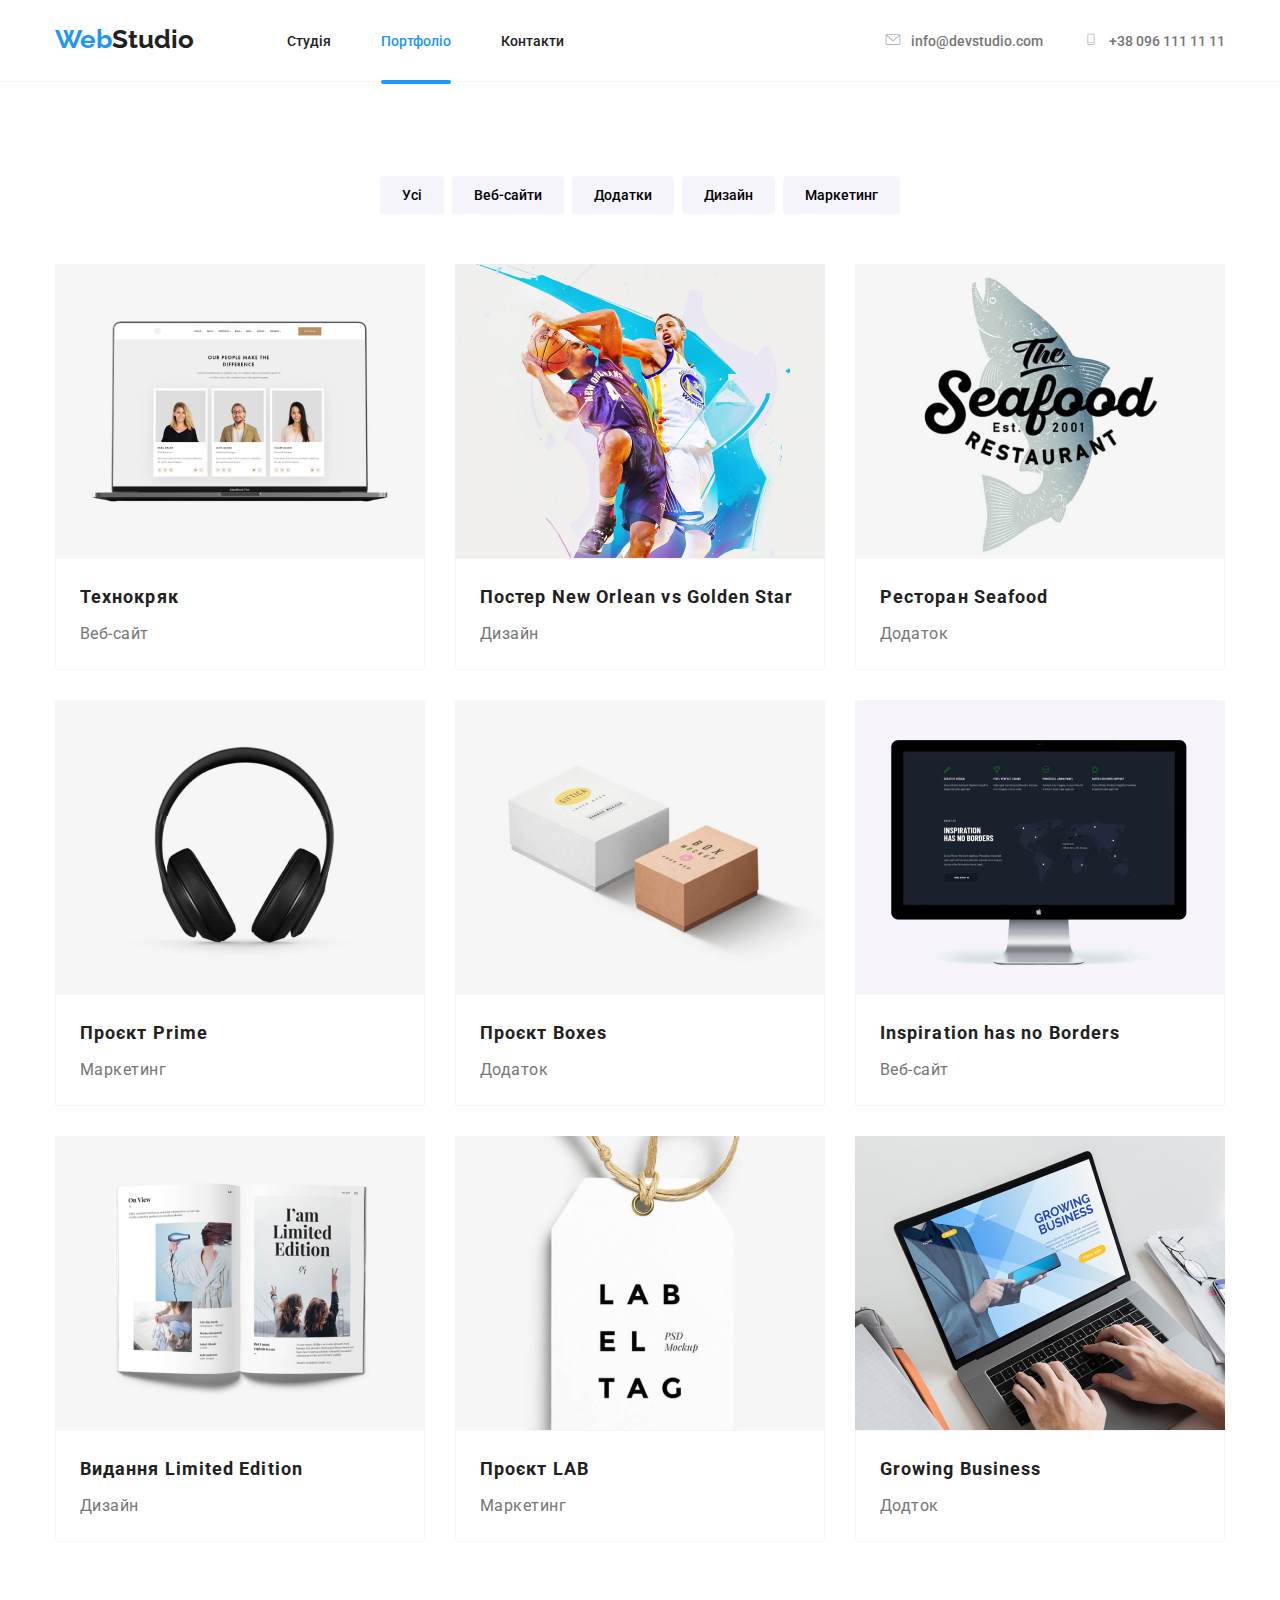
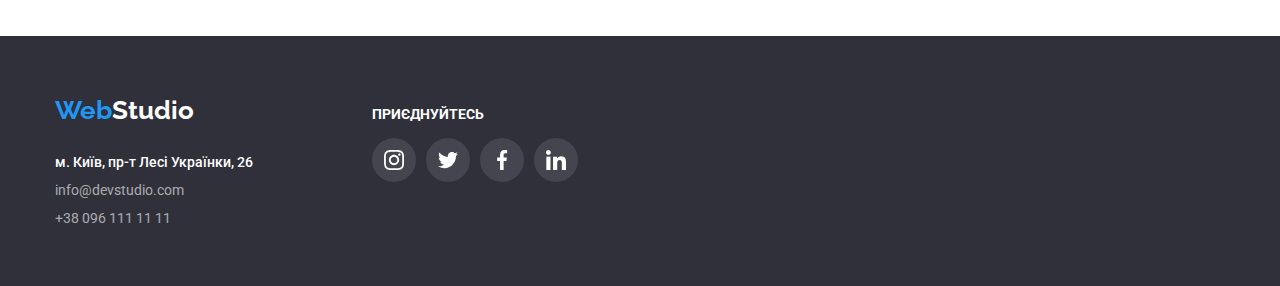
==== portfolio.html @ 1756e6e2 "nice........ i hope" ====
<!DOCTYPE html>

<html lang="en">
    <head>
        <meta charset="utf-8">
        <meta name="viewport" content="width=device-width, initial-scale=1.0">
        <title>Lab 2</title>
        <link rel="stylesheet" href="css/style.css">
        <link rel="stylesheet" href="css/modern-normalize.css">
        <link rel="icon" href="images/icon.png">
        <link rel="preconnect" href="https://fonts.googleapis.com">
        <link rel="preconnect" href="https://fonts.gstatic.com" crossorigin>
        <link href="https://fonts.googleapis.com/css2?family=Raleway:wght@700&family=Roboto:wght@400;500;700;900&display=swap" rel="stylesheet">
    </head>
    <body>
        <header>
            <div class="container_header">
                <div class="logo_second_half">
                    <a href = '#' class="logo"><span class="logo_first_half">Web</span>Studio</a>
                </div>
                <nav>
                    <ul class="navigation_panel">
                        <li><a href = 'index.html' class="navigation_panel_item">Студія</a></li>
                        <li><a href = '#' class="navigation_panel_item_active">Портфоліо</a></li>
                        <li><a href = '#' class="navigation_panel_item">Контакти</a></li>
                    </ul>
                </nav>
                <ul class="panel_info">
                    <li>
                      <a href="mailto:info@devstudio.com" class="info_panel_item">
                      <svg width="16" height="12px" class="panel_icon">
                        <use href="./images/svg/icons.svg#mail"></use>
                      </svg>
                      info@devstudio.com</a></li>
                    <li><a href="tel:+380961111111" class="info_panel_item">
                      <svg width="16" height="12px" class="panel_icon">
                        <use href="./images/svg/icons.svg#phone"></use>
                      </svg>
                      +38 096 111 11 11</a></li>
                </ul>
            </div>
        </header>
        <main class="main">
            <section class="portfolio">
                <div class="container">
                    <ul class="navigation_portfolio">
                        <li><button type="button" class="portfolio_button">Усі</button></li>
                        <li><button type="button" class="portfolio_button">Веб-сайти</button></li>
                        <li><button type="button" class="portfolio_button">Додатки</button></li>
                        <li><button type="button" class="portfolio_button">Дизайн</button></li>
                        <li><button type="button" class="portfolio_button">Маркетинг</button></li>
                    </ul>
                <ul class="cards">
                
                <li class="portfolio_card">
                    <div class="portfolio_image">
                        <img src="images/technocrack.jpg" alt="Технокряк" width="370" height="294">
                        <div class="overlay">Ресурс пропонує комплексні пропозиції з різним рівнем функціоналу та сервісів. Все це дозволить відвідувачу отримати вичерпні відомості про компанію чи приватну особу.        
                        </div>
                    </div>
                    <div class="portfolio_card_bottom">
                        <p class="card_title">Технокряк</p>
                        <p class="card_soft_title">Веб-сайт</p>
                    </div>
                </li>
                <li class="portfolio_card">
                    <div class="portfolio_image">
                        <img src="images/poster.jpg" alt="Постер New Orlean vs Golden Star" width="370" height="294">
                        <div class="overlay">Ресурс пропонує комплексні пропозиції з різним рівнем функціоналу та сервісів. Все це дозволить відвідувачу отримати вичерпні відомості про компанію чи приватну особу.        
                        </div>
                    </div>
                    <div class="portfolio_card_bottom">
                        <p class="card_title">Постер New Orlean vs Golden Star</p>
                        <p class="card_soft_title">Дизайн</p>
                    </div>
                </li>
                <li class="portfolio_card">
                    <div class="portfolio_image">
                        <img src="images/seafood.jpg" alt="Ресторан Seafood" width="370" height="294">
                        <div class="overlay">Ресурс пропонує комплексні пропозиції з різним рівнем функціоналу та сервісів. Все це дозволить відвідувачу отримати вичерпні відомості про компанію чи приватну особу.        
                        </div>
                    </div>
                    <div class="portfolio_card_bottom">
                        <p class="card_title">Ресторан Seafood</p>
                        <p class="card_soft_title">Додаток</p>
                    </div>
                </li>
                <li class="portfolio_card">
                    <div class="portfolio_image">
                        <img src="images/prime.jpg" alt="Проєкт Prime" width="370" height="294">
                        <div class="overlay">Ресурс пропонує комплексні пропозиції з різним рівнем функціоналу та сервісів. Все це дозволить відвідувачу отримати вичерпні відомості про компанію чи приватну особу.        
                        </div>
                    </div>
                    <div class="portfolio_card_bottom">
                        <p class="card_title">Проєкт Prime</p>
                        <p class="card_soft_title">Маркетинг</p>
                    </div>
                </li>
                <li class="portfolio_card">
                    <div class="portfolio_image">
                        <img src="images/boxes.jpg" alt="Проєкт Boxes" width="370" height="294">
                        <div class="overlay">Ресурс пропонує комплексні пропозиції з різним рівнем функціоналу та сервісів. Все це дозволить відвідувачу отримати вичерпні відомості про компанію чи приватну особу.        
                        </div>
                    </div>
                    <div class="portfolio_card_bottom">
                        <p class="card_title">Проєкт Boxes</p>
                     <p class="card_soft_title">Додаток</p>
                    </div>
                </li>
                <li class="portfolio_card">
                    <div class="portfolio_image">
                        <img src="images/inspiration.jpg" alt="Inspiration has no Borders" width="370" height="294">
                        <div class="overlay">Ресурс пропонує комплексні пропозиції з різним рівнем функціоналу та сервісів. Все це дозволить відвідувачу отримати вичерпні відомості про компанію чи приватну особу.        
                        </div>
                    </div>
                    <div class="portfolio_card_bottom">
                        <p class="card_title">Inspiration has no Borders</p>
                        <p class="card_soft_title">Веб-сайт</p>
                    </div>
                    </li>
                <li class="portfolio_card">
                    <div class="portfolio_image">
                        <img src="images/limeted.jpg" alt="Видання Limited Edition" width="370" height="294">
                        <div class="overlay">Ресурс пропонує комплексні пропозиції з різним рівнем функціоналу та сервісів. Все це дозволить відвідувачу отримати вичерпні відомості про компанію чи приватну особу.        
                        </div>
                    </div>
                    <div class="portfolio_card_bottom">
                        <p class="card_title">Видання Limited Edition</p>
                        <p class="card_soft_title">Дизайн</p>
                    </div>
                </li>
                <li class="portfolio_card">
                    <div class="portfolio_image">
                        <img src="images/lab.jpg" alt="Проєкт LAB" width="370" height="294">
                        <div class="overlay">Ресурс пропонує комплексні пропозиції з різним рівнем функціоналу та сервісів. Все це дозволить відвідувачу отримати вичерпні відомості про компанію чи приватну особу.        
                        </div>
                    </div>
                    <div class="portfolio_card_bottom">
                        <p class="card_title">Проєкт LAB</p>
                        <p class="card_soft_title">Маркетинг</p>
                    </div>
                </li>
                <li class="portfolio_card">
                    <div class="portfolio_image">
                        <img src="images/busines.jpg" alt="Growing Business" width="370" height="294">
                        <div class="overlay">Ресурс пропонує комплексні пропозиції з різним рівнем функціоналу та сервісів. Все це дозволить відвідувачу отримати вичерпні відомості про компанію чи приватну особу.        
                        </div>
                    </div>
                    <div class="portfolio_card_bottom">
                    <p class="card_title">Growing Business</p>
                    <p class="card_soft_title">Додток</p>
                    </div>
                </li>
            </div>
            </ul>
        </section>
        </main>
        <footer class="footer_section">
            <div class="container_footer"> 
                <div class="container_footer_info">
                  <div class="logo_second_half_footer">
                    <a href = 'index.html' class="logo_footer"><span class="logo_first_half">Web</span>Studio</a>
                  </div>
                  <address class="address_info">            
                    <p class="address">м. Київ, пр-т Лесі Українки, 26</p>
                    <p class="footer_info"><a href="mailto:info@devstudio.com" class="footer_text">info@devstudio.com</a></p>
                    <p class="footer_info"><a href="tel:+380961111111" class="footer_text">+38 096 111 11 11</a></p>
                  </address>
                </div>
                <div class="container_footer_join">
                  <h2 class="join">приєднуйтесь</h2>
                  <ul class="socials">
                    <li class="bg_inst">
                      <a href="instagram.com" class="socials_list_item_instagram">
                      <svg class="social_icon">
                        <use href="./images/svg/icons.svg#instagram"></use>    
                      </svg>
                    </a>
                    </li>
                    <li>
                      <a href="twitter.com" class="socials_list_item twitter">
                      <svg class="social_icon">
                        <use href="./images/svg/icons.svg#twitter"></use>    
                      </svg>
                    </a>
                    </li>
                    <li>
                        <a href="facebook.com" class="socials_list_item facebook">
                      <svg class="social_icon">
                        <use href="./images/svg/icons.svg#facebook"></use>    
                    </svg>
                  </a>
                    </li>
                    <li>
                      <a href="linkedin.com" class="socials_list_item linkedin">
                      <svg class="social_icon">
                        <use href="./images/svg/icons.svg#linkedin"></use>    
                    </svg>
                  </a>
                    </li>
              </ul>
                </div>
              </div>
        </footer>
    </body>
</html>
---- css/style.css ----
:root{
    --main_color: #212121;
    --second_color: #2196F3;
    --hover_color:#1c81d4;
    --third_color: #757575;
    --ligh_gray:#F5F4FA;
    --border_color:#f6f6f6;
    --icon_color:#AFB1B8;
}
a{
    text-decoration: none;
    cursor: pointer
}
li{
    list-style-type: none;
}
img{
    display: block;
    z-index: 1;
}
ul{
    padding-left: 0px;
    margin: 0 auto;
}
body{
    font-family: Roboto, sans-serif;
    color: var(--main_color);
    text-decoration: none;
    font-size: 14px;
    font-weight: 500;
}
header{
    border-bottom: 1px solid var(--border_color);
}
header.icon{
    margin-right: 10px;
}
.icon_features{
    width: 70px;
    height: 70px;
}

*,
::before,
::after {
    box-sizing: border-box;
    /* border: 1px solid red; */
}

a{
    color: var(--main_color);
    margin: 0 auto;
}
.logo_footer{
    color: white;
}
p{
    margin: 0 auto;
    font-style: normal;
}
.logo_first_half{
    font-family: Raleway;
    color:var(--second_color);
    font-weight: 700;
    font-size: 26px;
    text-decoration: none;
}
.logo_second_half{
    font-family: Raleway;
    color: var(--main_color);
    font-weight: 700;
    font-size: 26px;
    text-decoration: none;
    padding-top: 24px;
    padding-bottom: 25px;
    margin-right: 93px;
}
.container{
    display: flex;
    flex-wrap: wrap;
    padding: 0 15px;
    margin: 0 auto;
    gap: 30px;
    max-width: 1200px;
}
.container_header{
    display: flex;
    flex-direction: row;
    flex-wrap: wrap;
    align-items: center;
    padding-left: 15px;
    padding-right: 15px;
    margin-left: auto;
    margin-right: auto;
    max-width: 1200px;
}
.container_footer{
    display: flex;
    flex-wrap: wrap;
    padding: 0 15px;
    margin: 0 auto;
    max-width: 1200px;
    align-items: baseline;
}
.portfolio{
    padding-top: 94px;
    padding-bottom: 94px;
}
.cards{
    display: flex;
    flex-direction: row;
    flex-wrap: wrap;
    gap: 30px;
    padding-left: 215px;
}
.navigation_panel{
    display: flex;
    gap: 50px;
    flex-direction: row;
    margin-top: 0px;
    margin-left: 0px;
}
.navigation_panel_item{
    color: var(--main_color);
    list-style-type: none;
    padding: 32px 0 32px 0;
    position: relative;
}
.navigation_panel_item_active{
    color: var(--second_color);
    list-style-type: none;
    position: relative;
    padding: 32px 0 32px 0;
}
.navigation_panel_item_active::after{
    position: absolute;
    content: "";
    height: 4px;
    width: 100%;
    border-radius: 2px;
    bottom: -3px;
    left: 0px;
    background-color: var(--second_color);
}
.navigation_panel_item:hover,
.navigation_panel_item:focus{
    color: var(--second_color);
    transition: 300ms;
}
.navigation_panel_item:hover::after{
    position: absolute;
    content: "";
    height: 4px;
    width: 100%;
    border-radius: 2px;
    bottom: -3px;
    left: 0px;
    background-color: var(--second_color);
    transition: 300ms ease-in;
}
.panel_info{
    padding-top: 32px;
    padding-bottom: 32px;
    display: flex;
    gap: 40px;
    margin-right: 0;
    margin-left: auto;
}
.info_panel_item{
    color:var(--third_color);
    display: inline-flex;

}
.info_panel_item:hover,
.info_panel_item:focus{
    color: var(--second_color);
    transition: 300ms;
}
.info_panel_item:hover .panel_icon{
    fill:var(--second_color);
    transition: 250ms ease-in;
}
.panel_icon{
    fill: var(--icon_color);
    margin-right: 10px;
}
.open_section{
    background-color: #2F303A;
    width: 100%;
    text-align: center;
}
.hero{
    padding-top: 200px;
    padding-bottom: 200px;
    background-image: linear-gradient(rgba(47, 48, 58, 0.40), rgba(47, 48, 58, 0.40)), url(../images/hero_bg.jpg);
}

.open_text{
    max-width: 700px;
    text-align: center;
    color: white;
    font-size: 44px;
    font-style: normal;
    font-weight: 900;
    text-transform: uppercase;
    margin: 0 auto;
    margin-bottom: 30px;
}
.hero_button{
    border-radius: 4px;
    background: var(--second_color);
    color:white;
    font-size: 16px;
    letter-spacing: 0.96px;
    line-height: 187.5%;
    font-weight: 700;
    padding: 10px 24px 10px 24px;
    border-radius: 5px;
    box-shadow: 0px 4px 4px 0px rgba(0, 0, 0, 0.15);
    border: none;
    cursor: pointer;
}
.hero_button:hover, .modal_submit:hover{
    background-color: var(--hover_color);
    transition: 300ms ease-in;
}
.sections{
    padding-top: 94px;
    padding-bottom: 94px;
}
.our_team{
    background-color: var(--ligh_gray);
    padding-top: 94px;
    padding-bottom: 94px;
}
.sections:last-of-type{
    background-color: var(--ligh_gray);
    padding-top: 94px;
}
.work{
    padding-bottom: 94px;
}
.work_list{
    position: relative;
}
.work_div{
    color: white;
    font-weight: 700;
    text-transform: uppercase;
    position: absolute;
    text-align: center;
    padding: 27px 0 27px 0;
    max-height: 70px;
    width: 100%;
    background: rgba(47, 48, 58, 0.80);
    bottom: 0%;
}
.features_div{
    display: flex;
    align-items: center;
    justify-content: center;
    background-color: var(--ligh_gray);
    max-height: 120px;
    margin-bottom: 30px;
    padding: 25px 100px 25px 100px;
}
.little_title{
    color: var(--main_color);
    text-transform: uppercase;
    font-weight: 700;
    font-size: 14px;
    margin: 0 auto;
    margin-bottom: 10px;
}

.first_text{
    color: var(--third_color);
    font-weight: 400;
    max-width: 270px;
}
.big_title{
    color: var(--main_color);
    font-size: 36px;
    font-weight: 700;
    text-align: center;
    margin: 0 auto;
    margin-bottom: 50px;
}
.name_in_card{
    color: var(--main_color);
    font-size: 16px;
    text-align: center;
    margin: 0 auto;
}
.occupation{
    color: var(--third_color);
    font-size: 16px;
    font-weight: 400;
    text-align: center;
    margin-top: 10px;
}
.worker_card{
    background-color: white;
    border-radius: 0px 0px 4px 4px;
    box-shadow: 0px 2px 1px 0px rgba(0, 0, 0, 0.20), 0px 1px 1px 0px rgba(0, 0, 0, 0.14), 0px 1px 3px 0px rgba(0, 0, 0, 0.12);
}
.bottom_of_card{
    padding: 30px 0 30px 0;
}
.socials{
    display: flex;
    justify-content: center;
    gap: 10px;
    margin-top: 16px;
    
}
.socials_list_item{
    background: white;
    width: 44px;
    height: 44px;
    padding: 12px 12px 12px 12px;
    border-radius: 22px;
    transition-duration: 250ms;
    z-index: 1;
    display: block;
    position: relative;
}
.socials_list_item_instagram {
    position: relative;
    display: block;
    width: 44px;
    height: 44px;
    padding: 12px 12px 12px 12px;
    border-radius: 22px;
    background-image: white;
    z-index: 2;
    fill: var(--icon_color);
  }
  
.socials_list_item_instagram::before {
    position: absolute;
    content: "";
    inset: 0; 
    border-radius: 22px;
    background-image: radial-gradient(circle at 30% 107%, #fdf497 0%, #fdf497 5%, #fd5949 45%,#d6249f 60%,#285AEB 90%);
    z-index: 1;
    opacity: 0;
    transition: opacity 0.25s linear;
  }
  
.socials_list_item_instagram:hover::before {
    opacity: 1;
  }
.socials_list_item_instagram:hover .social_icon{
    fill: white;
}
.twitter:hover{
    background-color: #1DA1F2;

}
.facebook:hover{
    background-color: #4267B2;

}
.linkedin:hover{
    background-color: #0077B5;

}
.socials_list_item:hover .social_icon{
    fill: white;
}
.social_icon{
    width: 20px;
    height: 20px;
    fill:var(--icon_color);
    z-index: 2;
    position: absolute;
}
footer .social_icon{
    fill: white;
}
footer .socials_list_item{
    background-color: rgba(255, 255, 255, 0.10);
}
.bg_inst{
    background-color: rgba(255, 255, 255, 0.10);
    border-radius: 22px;
}
.clients{
    padding: 94px 0 94px 0;
    font-weight: 700;
    font-size: 36px;
}
.client_logo_box{
    border: 1px solid var(--icon_color);
    border-radius: 4px;
    padding: 16px 32px 16px 32px;
    max-width: 170px;
    max-height: 92px;
}
.client_logo_box:hover{
    border: 1px solid var(--second_color);
    fill: var(--second_color);
    transition-duration: 300ms;
}
.client_logo_box:hover .client_logo{
    fill: var(--second_color);
    transition-duration: 300ms;
}
.client_logo{
    fill: var(--icon_color);
    width: 106px;
    height: 60px;
}
.navigation_portfolio{
    display: flex;
    justify-content: center;
    flex-wrap: wrap;
    gap: 8px;
    margin: 0 auto;
    margin-bottom: 20px;
}
.cards{
    display: flex;
    flex-wrap: wrap;
    margin: 0 auto;
    gap: 30px;
    max-width: 1200px;
    padding: 0;
}
.portfolio_button{
    background-color: var(--ligh_gray);
    height: 38px;
    border-radius: 4px;
    border: none;
    font-weight: 500;
    padding: 6px 22px 6px 22px;
    cursor: pointer;
}
.portfolio_button:hover{
    background-color: var(--second_color);
    box-shadow: 0px 2px 2px 0px rgba(0, 0, 0, 0.12), 0px 1px 2px 0px rgba(0, 0, 0, 0.08), 0px 3px 1px 0px rgba(0, 0, 0, 0.10);
    color: white;
    transition: 300ms;
}
.portfolio_button_text{
    padding:6px 22px 6px 22px;
}
.portfolio_card{
    max-width: 370px;
}
.portfolio_card:hover{
    box-shadow: 1px 4px 6px 0px rgba(0, 0, 0, 0.16), 0px 4px 4px 0px rgba(0, 0, 0, 0.06), 0px 1px 1px 0px rgba(0, 0, 0, 0.12);
    transition: 300ms;
}
.portfolio_image{
    position: relative;
    overflow: hidden;  
}
.overlay{
    position: absolute;
    left: 0px;
    top: 0px;
    width: 100%;
    height: 100%;
    background-color: rgba(33, 150, 243, 0.90);
    transform: translateY(100%);
    padding: 63px 24px 63px;
    color: white;
    font-size: 18px;
    font-weight: 400;
    line-height: 28px;
    
}
.portfolio_card:hover .overlay{
    transform: translateY(0%);
    transition: transform 250ms ease-out;
}
.card_title{
    color: var(--main_color);
    font-size: 18px;
    font-weight: 700;
    margin: 0 auto;
    line-height: 36px; /* 200% */
    letter-spacing: 1.08px;
}
.card_soft_title{
    color: var(--third_color);
    font-size: 16px;
    font-weight: 400;
    margin: 0 auto;
    line-height: 30px; /* 187.5% */
    letter-spacing: 0.48px;
    margin-top: 4px;
}
.portfolio_card_bottom{
    border: 1px solid var(--border_color);
    padding: 20px 24px 20px 24px;
    z-index: 3;
}
.container_footer_info{
    display: flex;
    flex-direction: column;
    margin-right: 94px;
}
.container_footer_join{
    display: flex;
    flex-direction: column;
}
.footer_section{
    background-color: #2F303A;
    width: 100%;
    position: absolute;
    padding: 60px 0 60px 0;
}
.logo_second_half_footer{
    font-family: Raleway;
    color: white;
    font-weight: 700;
    font-size: 26px;
    text-decoration: none;
}
.address_info{
    color: white;
    margin: 0 0 0 0;
    margin-top: 28px;

}
.address:hover{
    color: var(--second_color);
    transition: 300ms ease-in;
    cursor: pointer;
}
.footer_info{
    color:rgba(255, 255, 255, 0.60);
    font-weight: 400;
    line-height: 16px;
    text-decoration: none;
    font-style: normal;
    margin: 0 auto;
    margin-top: 12px;
    margin-right: 94px;
    cursor: pointer;
}
.footer_text:hover{
    color: var(--second_color);
    transition: 300ms ease-in;
}
.footer_text{
    color:rgba(255, 255, 255, 0.60);
}
.join{
    color: white;
    font-family: Roboto;
    font-size: 14px;
    font-weight: 700;
    text-transform: uppercase;
    margin: 0 ;
}
.socials_footer{
    display: flex;
    gap: 10px;
    margin-top: 20px;
}
.backdrop{
    display: flex;
    position: fixed;
    width: 100%;
    height: 100%;
    background-color: rgba(0, 0, 0, 0.20);
}
.modal{
    align-self: center;
    width: 528px;
    height: 581px;
    background-color: white;
    margin: 0 auto;
    z-index: 5;
    padding: 40px;
    position: relative;
    border-radius: 4px;
    background: #FFF;
    box-shadow: 0px 2px 1px 0px rgba(0, 0, 0, 0.20), 0px 1px 1px 0px rgba(0, 0, 0, 0.14), 0px 1px 3px 0px rgba(0, 0, 0, 0.12);
}
.exit{
    position: absolute;
    border: 1px solid var(--border_color);
    width: 30px;
    height: 30px;
    right: 8px;
    top: 8px;
    border-radius: 15px;
    background-color: white;
}
.exit:hover{
    border: 1px solid var(--second_color);
    transition: 300ms ease-in;
}
.exit:hover .cross_icon{
    fill: var(--second_color);
    transition: 300ms;
}
.is-hidden{
    opacity: 0;
    pointer-events: none;
}
.modal_text{
    color: var(--main_color);
    text-align: center;
    font-size: 20px;
    font-weight: 700;
    letter-spacing: 0.6px;
    margin: 0 auto;
    margin-bottom: 2px;
}
.modal_input{
    height: 40px;
    width: 100%;
    border-radius: 4px;
    border: 1px solid rgba(33, 33, 33, 0.20);
    padding: 12px 12px 12px 42px;
}
.modal_label{
    color: var(--third_color);
    font-size: 12px;
    font-weight: 400;
    letter-spacing: 0.12px;
    margin: 10px 0 4px 0px;
    display:inline-block;
}
.modal_input_comment{
    height: 120px;
    width: 100%;
    border-radius: 4px;
    border: 1px solid rgba(33, 33, 33, 0.20);
    padding: 12px 16px 12px 16px;
}
.checkbox{
    width: 15px;
    height: 16px;
    margin-right: 10px;
}
.contract{
    display: inline-flex;
    align-items: center;
    color: var(--third_color);
    font-size: 14px;
    font-weight: 400;
    line-height: 171.429%;
    letter-spacing: 0.42px;
    margin-top: 20px;
}
.conditions{
    color: var(--second_color);
    text-decoration: underline;
}
.modal_submit{
    background-color: var(--second_color);
    padding: 10px 52px 10px 52px;
    color: white;
    text-align: center;
    font-size: 16px;
    font-weight: 700;
    line-height: 30px;
    letter-spacing: 0.96px;
    margin-top: 30px;
    border: none;
    border-radius: 4px;
    box-shadow: 0px 4px 4px 0px rgba(0, 0, 0, 0.15);
    cursor: pointer;
}
.button{
    text-align: center;
}
.input_icon{
    display: inline-block;
    position: absolute;
    top: 11px;
    left: 12px;
    fill: var(--main_color);
}
.rel:hover .input_icon{
    fill:var(--second_color);
    transition: 300ms;
}
.rel{
    position: relative;
}
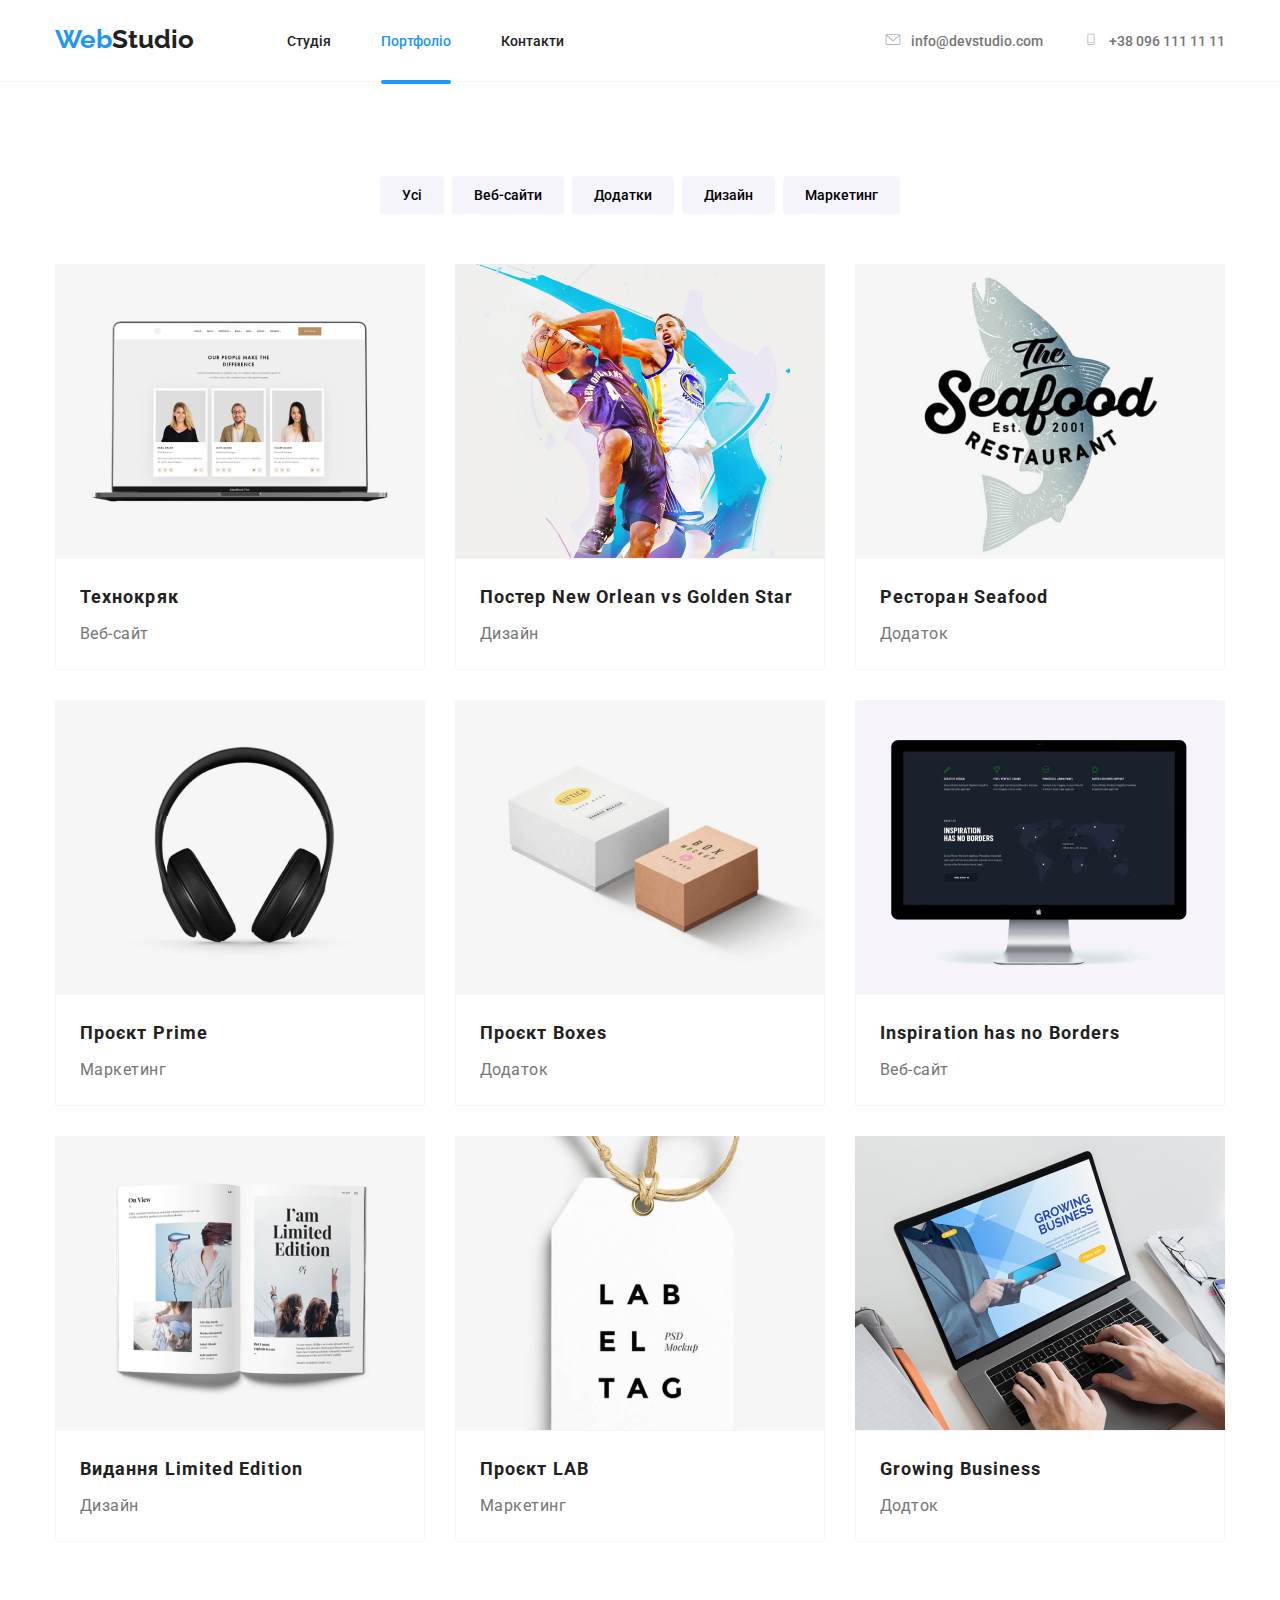
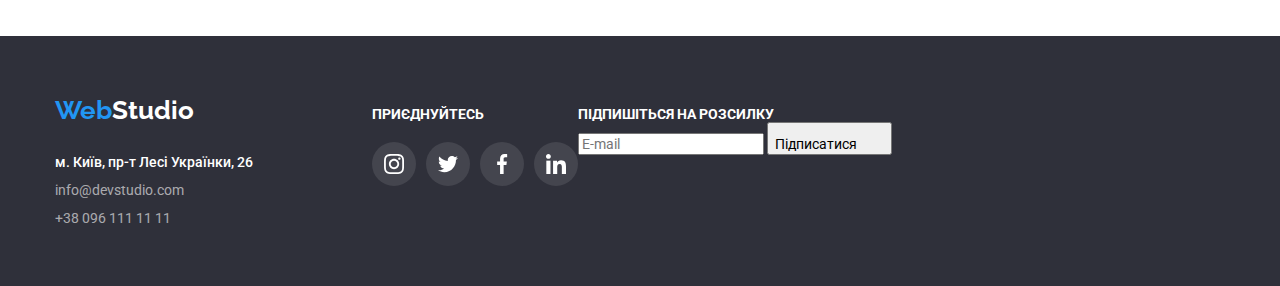
==== commit 3e3248d7: "Hopa" ====
--- a/portfolio.html
+++ b/portfolio.html
@@ -55,7 +55,7 @@
                 <li class="portfolio_card">
                     <div class="portfolio_image">
                         <img src="images/technocrack.jpg" alt="Технокряк" width="370" height="294">
-                        <div class="overlay">Ресурс пропонує комплексні пропозиції з різним рівнем функціоналу та сервісів. Все це дозволить відвідувачу отримати вичерпні відомості про компанію чи приватну особу.        
+                        <div class="overlay"><p>Ресурс пропонує комплексні пропозиції з різним рівнем функціоналу та сервісів. Все це дозволить відвідувачу отримати вичерпні відомості про компанію чи приватну особу.</p>      
                         </div>
                     </div>
                     <div class="portfolio_card_bottom">
@@ -66,7 +66,7 @@
                 <li class="portfolio_card">
                     <div class="portfolio_image">
                         <img src="images/poster.jpg" alt="Постер New Orlean vs Golden Star" width="370" height="294">
-                        <div class="overlay">Ресурс пропонує комплексні пропозиції з різним рівнем функціоналу та сервісів. Все це дозволить відвідувачу отримати вичерпні відомості про компанію чи приватну особу.        
+                        <div class="overlay"><p>Ресурс пропонує комплексні пропозиції з різним рівнем функціоналу та сервісів. Все це дозволить відвідувачу отримати вичерпні відомості про компанію чи приватну особу.</p>        
                         </div>
                     </div>
                     <div class="portfolio_card_bottom">
@@ -77,7 +77,7 @@
                 <li class="portfolio_card">
                     <div class="portfolio_image">
                         <img src="images/seafood.jpg" alt="Ресторан Seafood" width="370" height="294">
-                        <div class="overlay">Ресурс пропонує комплексні пропозиції з різним рівнем функціоналу та сервісів. Все це дозволить відвідувачу отримати вичерпні відомості про компанію чи приватну особу.        
+                        <div class="overlay"><p>Ресурс пропонує комплексні пропозиції з різним рівнем функціоналу та сервісів. Все це дозволить відвідувачу отримати вичерпні відомості про компанію чи приватну особу.</p>        
                         </div>
                     </div>
                     <div class="portfolio_card_bottom">
@@ -88,7 +88,7 @@
                 <li class="portfolio_card">
                     <div class="portfolio_image">
                         <img src="images/prime.jpg" alt="Проєкт Prime" width="370" height="294">
-                        <div class="overlay">Ресурс пропонує комплексні пропозиції з різним рівнем функціоналу та сервісів. Все це дозволить відвідувачу отримати вичерпні відомості про компанію чи приватну особу.        
+                        <div class="overlay"><p>Ресурс пропонує комплексні пропозиції з різним рівнем функціоналу та сервісів. Все це дозволить відвідувачу отримати вичерпні відомості про компанію чи приватну особу.</p>        
                         </div>
                     </div>
                     <div class="portfolio_card_bottom">
@@ -99,7 +99,7 @@
                 <li class="portfolio_card">
                     <div class="portfolio_image">
                         <img src="images/boxes.jpg" alt="Проєкт Boxes" width="370" height="294">
-                        <div class="overlay">Ресурс пропонує комплексні пропозиції з різним рівнем функціоналу та сервісів. Все це дозволить відвідувачу отримати вичерпні відомості про компанію чи приватну особу.        
+                        <div class="overlay"><p>Ресурс пропонує комплексні пропозиції з різним рівнем функціоналу та сервісів. Все це дозволить відвідувачу отримати вичерпні відомості про компанію чи приватну особу.</p>        
                         </div>
                     </div>
                     <div class="portfolio_card_bottom">
@@ -110,7 +110,7 @@
                 <li class="portfolio_card">
                     <div class="portfolio_image">
                         <img src="images/inspiration.jpg" alt="Inspiration has no Borders" width="370" height="294">
-                        <div class="overlay">Ресурс пропонує комплексні пропозиції з різним рівнем функціоналу та сервісів. Все це дозволить відвідувачу отримати вичерпні відомості про компанію чи приватну особу.        
+                        <div class="overlay"><p>Ресурс пропонує комплексні пропозиції з різним рівнем функціоналу та сервісів. Все це дозволить відвідувачу отримати вичерпні відомості про компанію чи приватну особу.</p>        
                         </div>
                     </div>
                     <div class="portfolio_card_bottom">
@@ -121,7 +121,7 @@
                 <li class="portfolio_card">
                     <div class="portfolio_image">
                         <img src="images/limeted.jpg" alt="Видання Limited Edition" width="370" height="294">
-                        <div class="overlay">Ресурс пропонує комплексні пропозиції з різним рівнем функціоналу та сервісів. Все це дозволить відвідувачу отримати вичерпні відомості про компанію чи приватну особу.        
+                        <div class="overlay"><p>Ресурс пропонує комплексні пропозиції з різним рівнем функціоналу та сервісів. Все це дозволить відвідувачу отримати вичерпні відомості про компанію чи приватну особу.</p>        
                         </div>
                     </div>
                     <div class="portfolio_card_bottom">
@@ -132,7 +132,7 @@
                 <li class="portfolio_card">
                     <div class="portfolio_image">
                         <img src="images/lab.jpg" alt="Проєкт LAB" width="370" height="294">
-                        <div class="overlay">Ресурс пропонує комплексні пропозиції з різним рівнем функціоналу та сервісів. Все це дозволить відвідувачу отримати вичерпні відомості про компанію чи приватну особу.        
+                        <div class="overlay"><p>Ресурс пропонує комплексні пропозиції з різним рівнем функціоналу та сервісів. Все це дозволить відвідувачу отримати вичерпні відомості про компанію чи приватну особу.</p>        
                         </div>
                     </div>
                     <div class="portfolio_card_bottom">
@@ -143,7 +143,7 @@
                 <li class="portfolio_card">
                     <div class="portfolio_image">
                         <img src="images/busines.jpg" alt="Growing Business" width="370" height="294">
-                        <div class="overlay">Ресурс пропонує комплексні пропозиції з різним рівнем функціоналу та сервісів. Все це дозволить відвідувачу отримати вичерпні відомості про компанію чи приватну особу.        
+                        <div class="overlay"><p>Ресурс пропонує комплексні пропозиції з різним рівнем функціоналу та сервісів. Все це дозволить відвідувачу отримати вичерпні відомості про компанію чи приватну особу.</p>        
                         </div>
                     </div>
                     <div class="portfolio_card_bottom">
@@ -167,9 +167,9 @@
                     <p class="footer_info"><a href="tel:+380961111111" class="footer_text">+38 096 111 11 11</a></p>
                   </address>
                 </div>
-                <div class="container_footer_join">
+                <div>
                   <h2 class="join">приєднуйтесь</h2>
-                  <ul class="socials">
+                  <ul class="socials_footer">
                     <li class="bg_inst">
                       <a href="instagram.com" class="socials_list_item_instagram">
                       <svg class="social_icon">
@@ -199,6 +199,20 @@
                   </a>
                     </li>
               </ul>
+                </div>
+                  <div class="container_footer_mailing">
+                  <h2 class="join">підпишіться на розсилку</h2>
+                  <form action="">
+                    <input type="email" class="mailing" placeholder="E-mail">
+                      <button type="submit" class="mailing_button">
+                      <div class="mailing_button_div">
+                          Підписатися
+                          <svg class="telegram" width="24px" height="24px">
+                            <use href="./images/svg/icons.svg#telegram"></use>    
+                          </svg>
+                      </div>
+                    </button>
+                  </form>
                 </div>
               </div>
         </footer>
--- a/css/style.css
+++ b/css/style.css
@@ -193,6 +193,8 @@
     padding-top: 200px;
     padding-bottom: 200px;
     background-image: linear-gradient(rgba(47, 48, 58, 0.40), rgba(47, 48, 58, 0.40)), url(../images/hero_bg.jpg);
+    background-repeat: no-repeat;
+    background-size: cover;
 }
 
 .open_text{
@@ -470,7 +472,7 @@
     font-size: 18px;
     font-weight: 400;
     line-height: 28px;
-    
+    transition: 300ms ease-in;    
 }
 .portfolio_card:hover .overlay{
     transform: translateY(0%);
@@ -568,11 +570,13 @@
     width: 100%;
     height: 100%;
     background-color: rgba(0, 0, 0, 0.20);
+    transition: 300ms ease-in;
 }
 .modal{
+    display: block;
     align-self: center;
-    width: 528px;
-    height: 581px;
+    min-width: 528px;
+    min-height: 581px;
     background-color: white;
     margin: 0 auto;
     z-index: 5;
@@ -581,6 +585,7 @@
     border-radius: 4px;
     background: #FFF;
     box-shadow: 0px 2px 1px 0px rgba(0, 0, 0, 0.20), 0px 1px 1px 0px rgba(0, 0, 0, 0.14), 0px 1px 3px 0px rgba(0, 0, 0, 0.12);
+    transition: 300ms ease-in;
 }
 .exit{
     position: absolute;
@@ -634,6 +639,17 @@
     border-radius: 4px;
     border: 1px solid rgba(33, 33, 33, 0.20);
     padding: 12px 16px 12px 16px;
+    resize: none;
+}
+.modal_input_comment:hover{
+    border: 1px solid var(--second_color);
+    transition: 300ms;
+    outline: none;    
+}
+.modal_input_comment:focus{
+    border: 1px solid var(--second_color);
+    transition: 300ms;
+    outline: none;    
 }
 .checkbox{
     width: 15px;
@@ -641,8 +657,7 @@
     margin-right: 10px;
 }
 .contract{
-    display: inline-flex;
-    align-items: center;
+    text-align: center;
     color: var(--third_color);
     font-size: 14px;
     font-weight: 400;
@@ -679,10 +694,20 @@
     left: 12px;
     fill: var(--main_color);
 }
-.rel:hover .input_icon{
-    fill:var(--second_color);
-    transition: 300ms;
-}
 .rel{
     position: relative;
 }
+.modal_input:focus{
+    border: 1px solid var(--second_color);
+    transition: 300ms;
+    outline: none;
+}
+.modal_input:focus+.input_icon,
+.modal_input:hover .input_icon{
+    fill: var(--second_color) !important;
+    transition: 300ms;
+}
+.modal_input:hover{
+    border: 1px solid var(--second_color);
+    transition: 300ms;
+}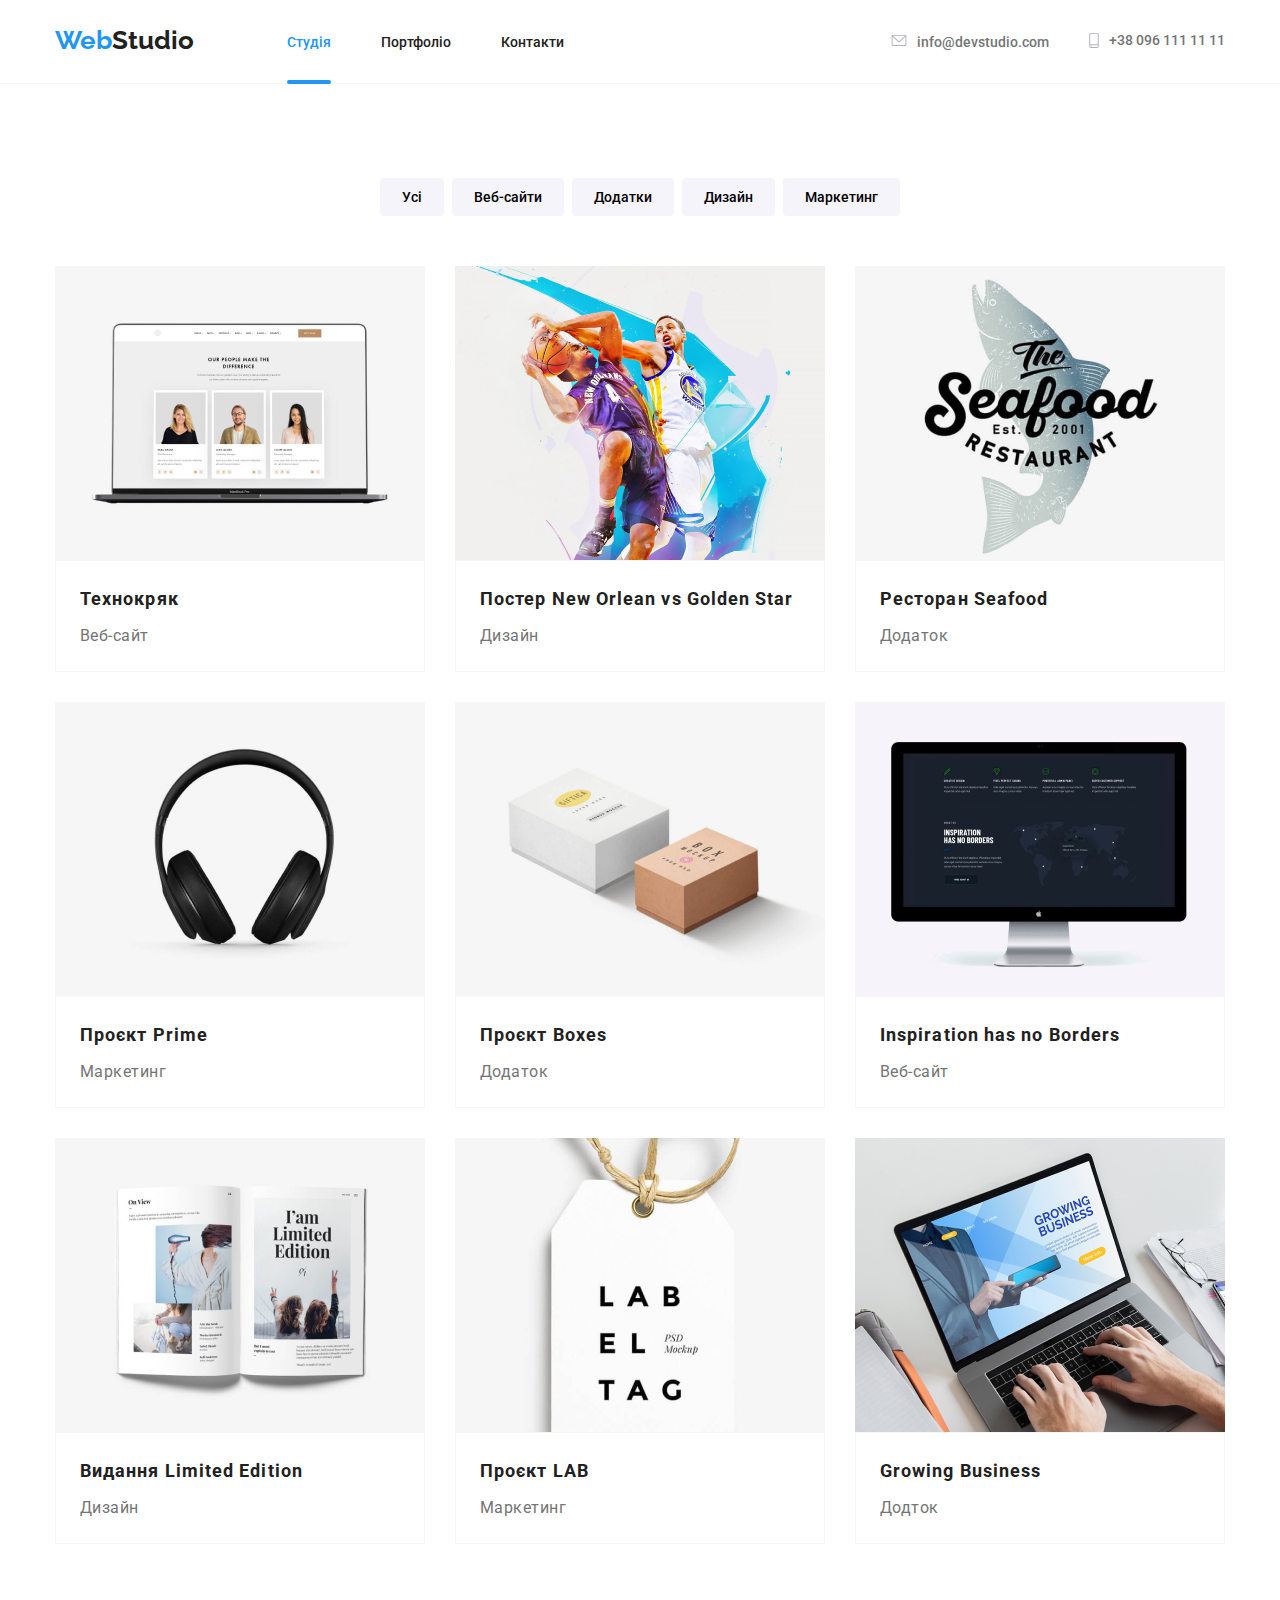
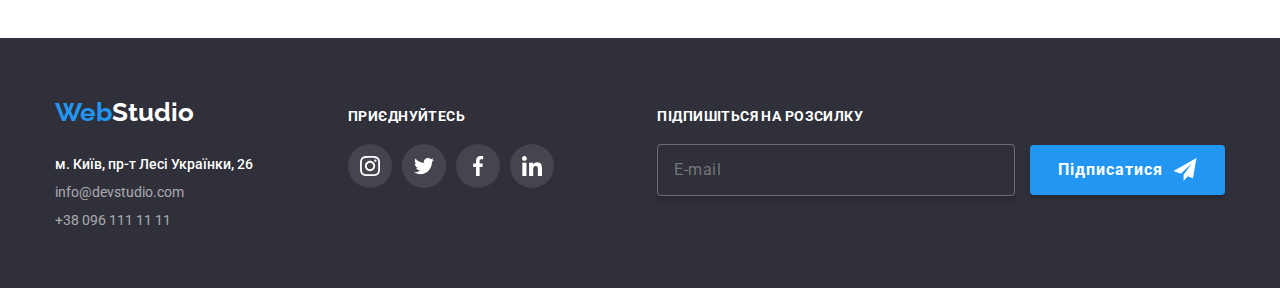
==== commit 33c1f541: "checkBOX govna. pudge піжже" ====
--- a/portfolio.html
+++ b/portfolio.html
@@ -20,8 +20,8 @@
                 </div>
                 <nav>
                     <ul class="navigation_panel">
-                        <li><a href = 'index.html' class="navigation_panel_item">Студія</a></li>
-                        <li><a href = '#' class="navigation_panel_item_active">Портфоліо</a></li>
+                        <li><a href = '#' class="navigation_panel_item_active">Студія</a></li>
+                        <li><a href = 'portfolio.html' class="navigation_panel_item">Портфоліо</a></li>
                         <li><a href = '#' class="navigation_panel_item">Контакти</a></li>
                     </ul>
                 </nav>
@@ -33,7 +33,7 @@
                       </svg>
                       info@devstudio.com</a></li>
                     <li><a href="tel:+380961111111" class="info_panel_item">
-                      <svg width="16" height="12px" class="panel_icon">
+                      <svg width="10" height="16px" class="panel_icon">
                         <use href="./images/svg/icons.svg#phone"></use>
                       </svg>
                       +38 096 111 11 11</a></li>
@@ -217,4 +217,4 @@
               </div>
         </footer>
     </body>
-</html>+</html>
--- a/css/style.css
+++ b/css/style.css
@@ -6,10 +6,14 @@
     --ligh_gray:#F5F4FA;
     --border_color:#f6f6f6;
     --icon_color:#AFB1B8;
+    --footer_color:#2F303A;
 }
 a{
     text-decoration: none;
     cursor: pointer
+}
+button{
+    cursor: pointer;
 }
 li{
     list-style-type: none;
@@ -138,7 +142,7 @@
     height: 4px;
     width: 100%;
     border-radius: 2px;
-    bottom: -3px;
+    bottom: -2px;
     left: 0px;
     background-color: var(--second_color);
 }
@@ -153,7 +157,7 @@
     height: 4px;
     width: 100%;
     border-radius: 2px;
-    bottom: -3px;
+    bottom: -2px;
     left: 0px;
     background-color: var(--second_color);
     transition: 300ms ease-in;
@@ -165,11 +169,12 @@
     gap: 40px;
     margin-right: 0;
     margin-left: auto;
+    align-items: center;
 }
 .info_panel_item{
     color:var(--third_color);
     display: inline-flex;
-
+    transition: 300ms ease-in;
 }
 .info_panel_item:hover,
 .info_panel_item:focus{
@@ -185,7 +190,7 @@
     margin-right: 10px;
 }
 .open_section{
-    background-color: #2F303A;
+    background-color: var(--footer_color);
     width: 100%;
     text-align: center;
 }
@@ -221,6 +226,7 @@
     box-shadow: 0px 4px 4px 0px rgba(0, 0, 0, 0.15);
     border: none;
     cursor: pointer;
+    transition: 300ms ease-in;
 }
 .hero_button:hover, .modal_submit:hover{
     background-color: var(--hover_color);
@@ -399,6 +405,7 @@
     padding: 16px 32px 16px 32px;
     max-width: 170px;
     max-height: 92px;
+    transition: 300ms ease-in;
 }
 .client_logo_box:hover{
     border: 1px solid var(--second_color);
@@ -413,6 +420,7 @@
     fill: var(--icon_color);
     width: 106px;
     height: 60px;
+    transition: 300ms ease-in;
 }
 .navigation_portfolio{
     display: flex;
@@ -501,16 +509,13 @@
     z-index: 3;
 }
 .container_footer_info{
-    display: flex;
-    flex-direction: column;
-    margin-right: 94px;
-}
-.container_footer_join{
-    display: flex;
-    flex-direction: column;
+    margin-right: 70px;
+}
+.container_footer_mailing{
+    margin-left: auto;
 }
 .footer_section{
-    background-color: #2F303A;
+    background-color: var(--footer_color);
     width: 100%;
     position: absolute;
     padding: 60px 0 60px 0;
@@ -558,11 +563,61 @@
     font-weight: 700;
     text-transform: uppercase;
     margin: 0 ;
+    letter-spacing: 0.42px;
 }
 .socials_footer{
     display: flex;
     gap: 10px;
     margin-top: 20px;
+}
+.form_sub{
+    display: flex;
+}
+.mailing{
+    background-color: var(--footer_color);
+    flex-grow: 1;
+    margin-top: 20px;
+    padding: 15px 16px 15px 16px;
+    color: rgba(255, 255, 255, 0.60);
+    font-size: 16px;
+    font-style: normal;
+    font-weight: 400;
+    line-height: 20px;
+    letter-spacing: 0.48px;
+    outline: none;
+    border-radius: 4px;
+    border: 1px solid rgba(255, 255, 255, 0.30);
+    box-shadow: 0px 4px 4px 0px rgba(0, 0, 0, 0.15);
+    width: 358px;
+    color: white;
+}
+.mailing_button{
+    max-width: 200px;
+    padding: 10px 28px 10px 28px;
+    background-color: var(--second_color);
+    color: white;
+    margin-left: 12px;
+    font-size: 16px;
+    font-weight: 700;
+    line-height: 30px;
+    letter-spacing: 0.96px;
+    border: none;
+    box-shadow: 0px 4px 4px 0px rgba(0, 0, 0, 0.15);
+    border-radius: 4px;
+    display: inline;
+    transition: 300ms ease-in;
+}
+.mailing_button:hover{
+    background-color: var(--hover_color);
+    transition: 300ms ease-in;
+}
+.mailing_button_div{
+    display: flex;
+    align-items: center;
+}
+.telegram{
+    margin-left: 10px;
+    fill: white;
 }
 .backdrop{
     display: flex;
@@ -571,15 +626,14 @@
     height: 100%;
     background-color: rgba(0, 0, 0, 0.20);
     transition: 300ms ease-in;
+    z-index: 9999;
 }
 .modal{
     display: block;
     align-self: center;
     min-width: 528px;
-    min-height: 581px;
     background-color: white;
     margin: 0 auto;
-    z-index: 5;
     padding: 40px;
     position: relative;
     border-radius: 4px;
@@ -596,14 +650,11 @@
     top: 8px;
     border-radius: 15px;
     background-color: white;
+    transition: 300ms ease-in;
 }
 .exit:hover{
     border: 1px solid var(--second_color);
     transition: 300ms ease-in;
-}
-.exit:hover .cross_icon{
-    fill: var(--second_color);
-    transition: 300ms;
 }
 .is-hidden{
     opacity: 0;
@@ -624,6 +675,7 @@
     border-radius: 4px;
     border: 1px solid rgba(33, 33, 33, 0.20);
     padding: 12px 12px 12px 42px;
+    transition: 300ms ease-in;
 }
 .modal_label{
     color: var(--third_color);
@@ -632,6 +684,7 @@
     letter-spacing: 0.12px;
     margin: 10px 0 4px 0px;
     display:inline-block;
+    transition: 300ms ease-in;
 }
 .modal_input_comment{
     height: 120px;
@@ -641,11 +694,7 @@
     padding: 12px 16px 12px 16px;
     resize: none;
 }
-.modal_input_comment:hover{
-    border: 1px solid var(--second_color);
-    transition: 300ms;
-    outline: none;    
-}
+.modal_input_comment:hover,
 .modal_input_comment:focus{
     border: 1px solid var(--second_color);
     transition: 300ms;
@@ -655,7 +704,77 @@
     width: 15px;
     height: 16px;
     margin-right: 10px;
-}
+    transition: 300ms ease-in;
+}
+/* CHECKBOX ANIMATION */
+.check {
+    cursor: pointer;
+    position: relative;
+    margin: auto;
+    width: 18px;
+    height: 18px;
+    -webkit-tap-highlight-color: transparent;
+    transform: translate3d(0, 0, 0);
+  }
+  
+  .check:before {
+    content: "";
+    position: absolute;
+    top: -15px;
+    left: -15px;
+    width: 48px;
+    height: 48px;
+    border-radius: 50%;
+    background: rgba(#223254, 0.03);
+    opacity: 0;
+    transition: opacity 0.2s ease;
+  }
+  
+  .check svg {
+    position: relative;
+    z-index: 1;
+    fill: none;
+    stroke-linecap: round;
+    stroke-linejoin: round;
+    stroke: #C8CCD4;
+    stroke-width: 1.5;
+    transform: translate3d(0, 0, 0);
+    transition: all 0.2s ease;
+  }
+  
+  .check svg path {
+    stroke-dasharray: 60;
+    stroke-dashoffset: 0;
+  }
+  
+  .check svg polyline {
+    stroke-dasharray: 22;
+    stroke-dashoffset: 66;
+  }
+  
+  .check:hover:before {
+    opacity: 1;
+  }
+  
+  .check:hover svg {
+    stroke: #4285F4;
+  }
+  
+  #cbx:checked + .check svg {
+    stroke: #4285F4;
+  }
+  
+  #cbx:checked + .check svg path {
+    stroke-dashoffset: 60;
+    transition: all 0.3s linear;
+  }
+  
+  #cbx:checked + .check svg polyline {
+    stroke-dashoffset: 42;
+    transition: all 0.2s linear;
+    transition-delay: 0.15s;
+  }
+/* CHECKBOX ANIMATION */
 .contract{
     text-align: center;
     color: var(--third_color);
@@ -693,6 +812,7 @@
     top: 11px;
     left: 12px;
     fill: var(--main_color);
+    transition: 300ms ease-in;
 }
 .rel{
     position: relative;
@@ -703,11 +823,12 @@
     outline: none;
 }
 .modal_input:focus+.input_icon,
-.modal_input:hover .input_icon{
+.modal_input:hover+.input_icon{
     fill: var(--second_color) !important;
     transition: 300ms;
 }
 .modal_input:hover{
     border: 1px solid var(--second_color);
     transition: 300ms;
-}+}
+/* Кнопка закриття */
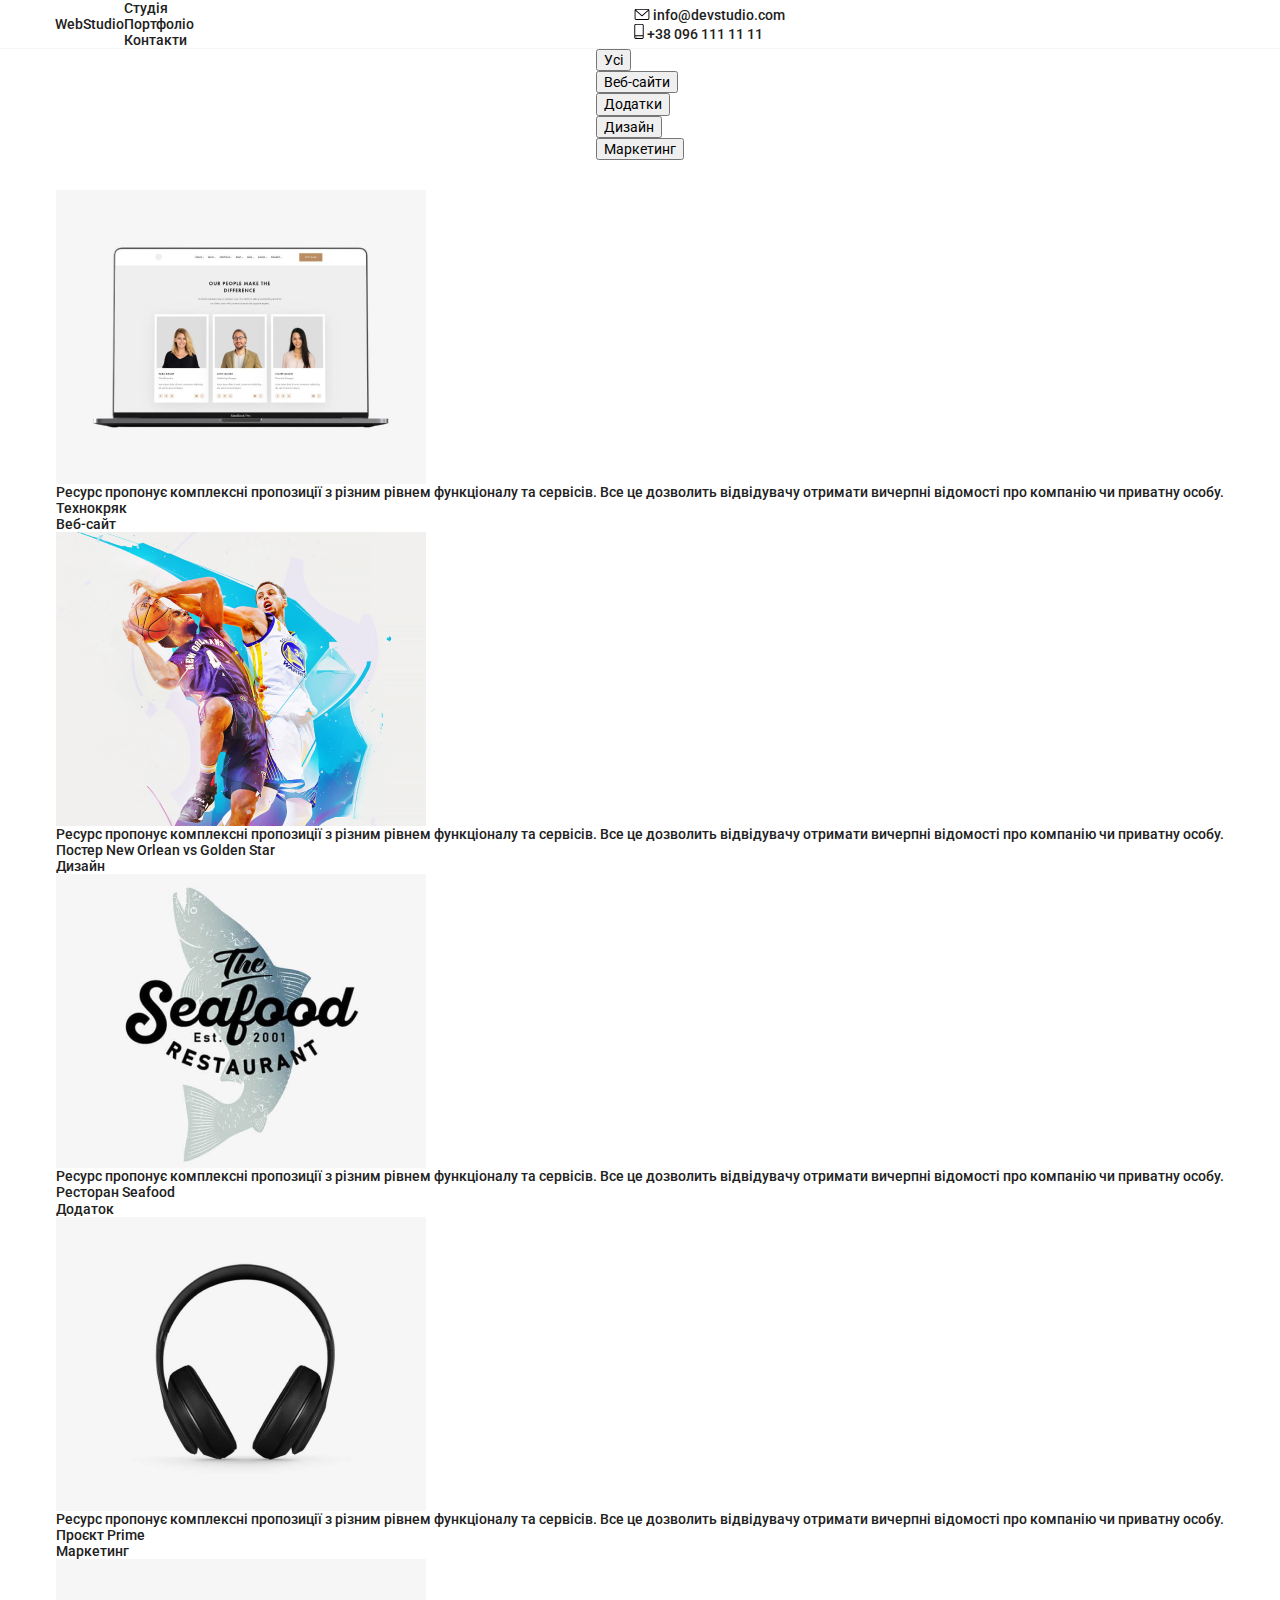
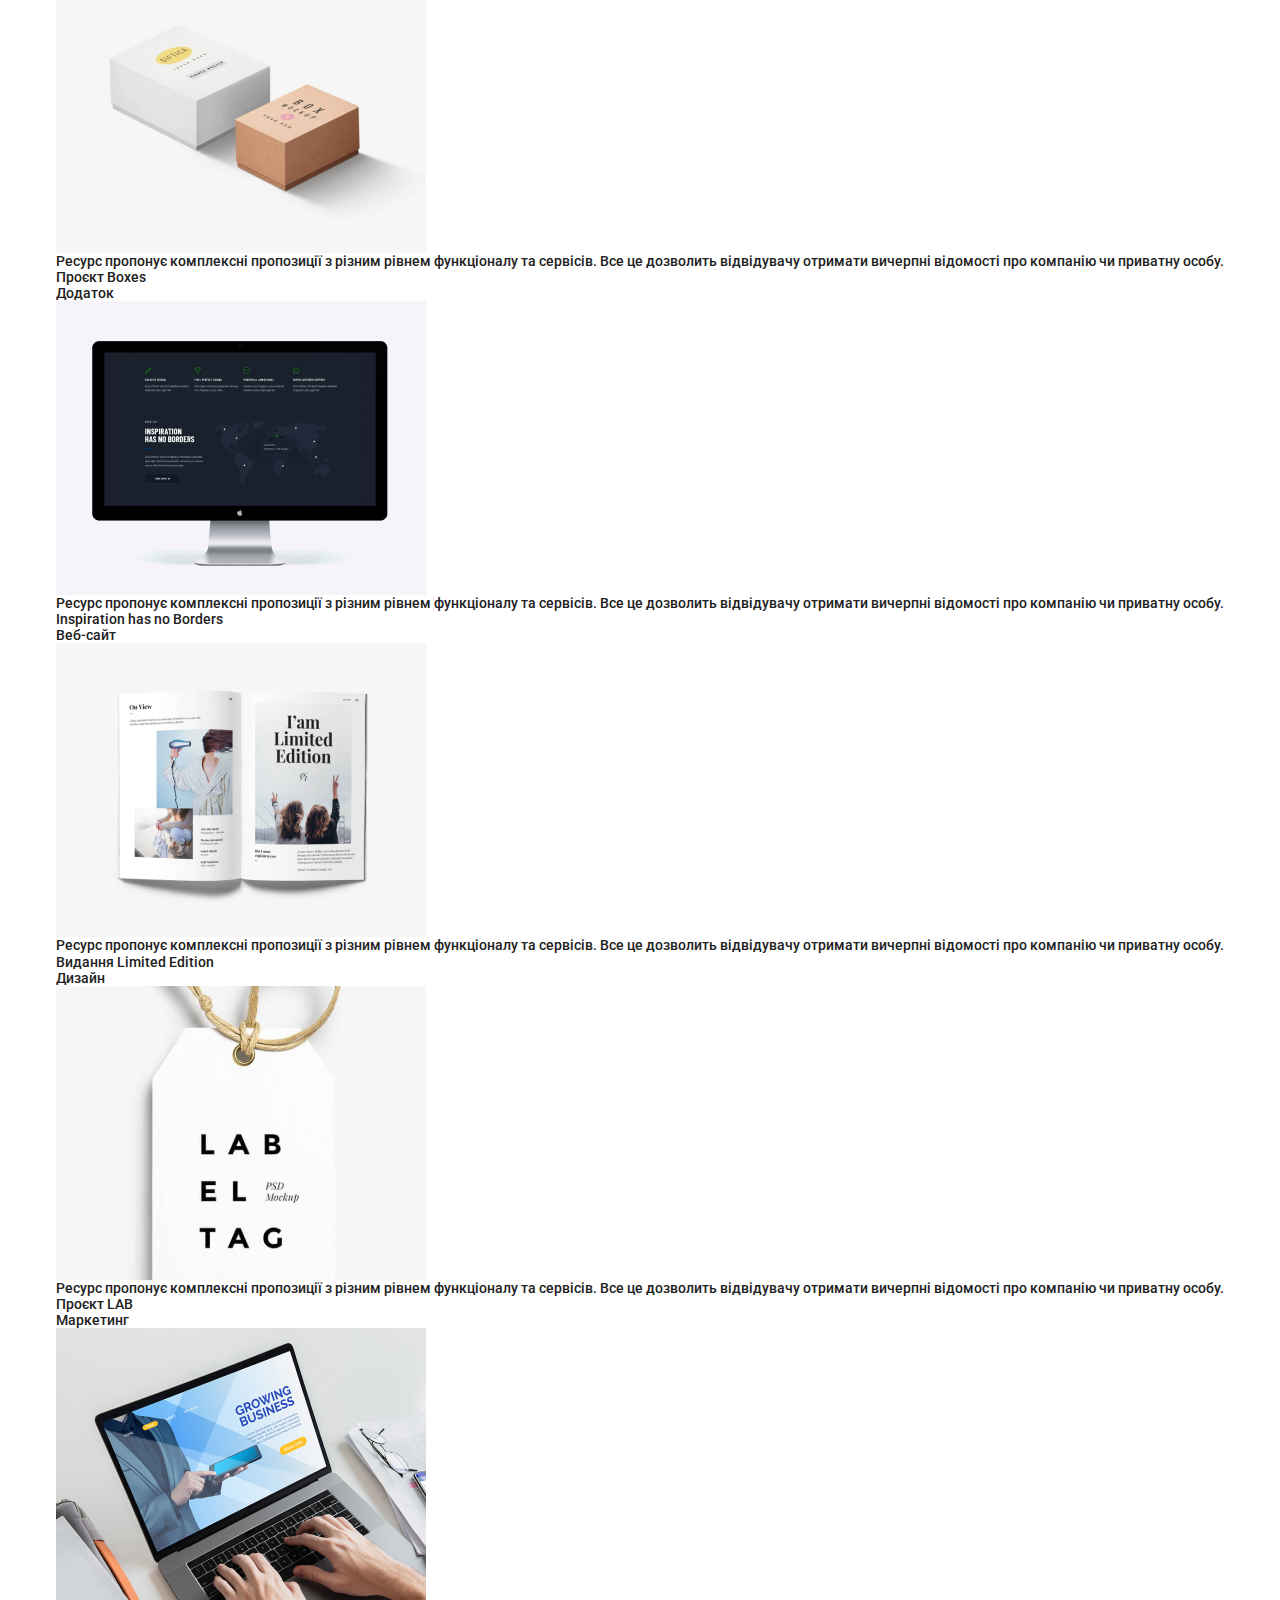
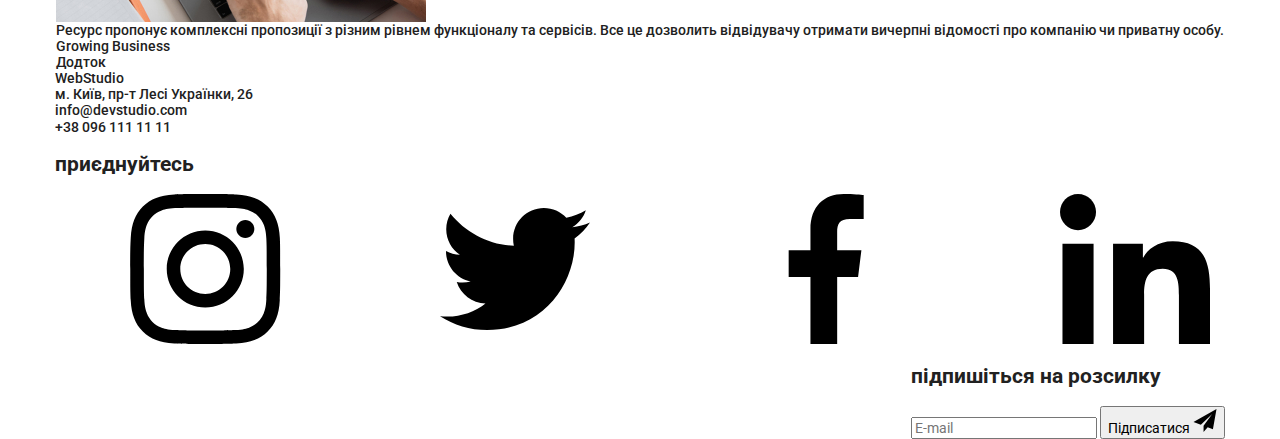
==== commit d0c6330f: "Add files via upload" ====
--- a/portfolio.html
+++ b/portfolio.html
@@ -4,7 +4,7 @@
     <head>
         <meta charset="utf-8">
         <meta name="viewport" content="width=device-width, initial-scale=1.0">
-        <title>Lab 2</title>
+        <title>Lab 7</title>
         <link rel="stylesheet" href="css/style.css">
         <link rel="stylesheet" href="css/modern-normalize.css">
         <link rel="icon" href="images/icon.png">
@@ -15,25 +15,25 @@
     <body>
         <header>
             <div class="container_header">
-                <div class="logo_second_half">
-                    <a href = '#' class="logo"><span class="logo_first_half">Web</span>Studio</a>
+                <div class="logo">
+                    <a href = 'index.html' class="logo_link"><span class="logo__blue">Web</span>Studio</a>
                 </div>
                 <nav>
-                    <ul class="navigation_panel">
-                        <li><a href = '#' class="navigation_panel_item_active">Студія</a></li>
-                        <li><a href = 'portfolio.html' class="navigation_panel_item">Портфоліо</a></li>
-                        <li><a href = '#' class="navigation_panel_item">Контакти</a></li>
+                    <ul class="navigation">
+                        <li><a href = 'index.html' class="navigation__item">Студія</a></li>
+                        <li><a href = '#' class="navigation__item_active">Портфоліо</a></li>
+                        <li><a href = '#' class="navigation__item">Контакти</a></li>
                     </ul>
                 </nav>
-                <ul class="panel_info">
-                    <li>
-                      <a href="mailto:info@devstudio.com" class="info_panel_item">
-                      <svg width="16" height="12px" class="panel_icon">
+                <ul class="info">
+                    <li>
+                      <a href="mailto:info@devstudio.com" class="info__item">
+                      <svg width="16" height="12px" class="info__icon">
                         <use href="./images/svg/icons.svg#mail"></use>
                       </svg>
                       info@devstudio.com</a></li>
-                    <li><a href="tel:+380961111111" class="info_panel_item">
-                      <svg width="10" height="16px" class="panel_icon">
+                    <li><a href="tel:+380961111111" class="info__item">
+                      <svg width="10" height="16px" class="info__icon">
                         <use href="./images/svg/icons.svg#phone"></use>
                       </svg>
                       +38 096 111 11 11</a></li>
@@ -41,159 +41,158 @@
             </div>
         </header>
         <main class="main">
-            <section class="portfolio">
+            <section class="section_portfolio">
                 <div class="container">
-                    <ul class="navigation_portfolio">
-                        <li><button type="button" class="portfolio_button">Усі</button></li>
-                        <li><button type="button" class="portfolio_button">Веб-сайти</button></li>
-                        <li><button type="button" class="portfolio_button">Додатки</button></li>
-                        <li><button type="button" class="portfolio_button">Дизайн</button></li>
-                        <li><button type="button" class="portfolio_button">Маркетинг</button></li>
+                    <ul class="nav-port">
+                        <li><button type="button" class="nav-port__button">Усі</button></li>
+                        <li><button type="button" class="nav-port__button">Веб-сайти</button></li>
+                        <li><button type="button" class="nav-port__button">Додатки</button></li>
+                        <li><button type="button" class="nav-port__button">Дизайн</button></li>
+                        <li><button type="button" class="nav-port__button">Маркетинг</button></li>
                     </ul>
-                <ul class="cards">
-                
-                <li class="portfolio_card">
-                    <div class="portfolio_image">
+                <ul class="commissions">
+                <li class="commission">
+                    <div class="commission-top">
                         <img src="images/technocrack.jpg" alt="Технокряк" width="370" height="294">
-                        <div class="overlay"><p>Ресурс пропонує комплексні пропозиції з різним рівнем функціоналу та сервісів. Все це дозволить відвідувачу отримати вичерпні відомості про компанію чи приватну особу.</p>      
-                        </div>
-                    </div>
-                    <div class="portfolio_card_bottom">
-                        <p class="card_title">Технокряк</p>
-                        <p class="card_soft_title">Веб-сайт</p>
-                    </div>
-                </li>
-                <li class="portfolio_card">
-                    <div class="portfolio_image">
+                        <div class="commission-top__overlay"><p>Ресурс пропонує комплексні пропозиції з різним рівнем функціоналу та сервісів. Все це дозволить відвідувачу отримати вичерпні відомості про компанію чи приватну особу.</p>      
+                        </div>
+                    </div>
+                    <div class="commission-bot">
+                        <p class="commission-bot__title">Технокряк</p>
+                        <p class="commission-bot__sub-title">Веб-сайт</p>
+                    </div>
+                </li>
+                <li class="commission">
+                    <div class="commission-top">
                         <img src="images/poster.jpg" alt="Постер New Orlean vs Golden Star" width="370" height="294">
-                        <div class="overlay"><p>Ресурс пропонує комплексні пропозиції з різним рівнем функціоналу та сервісів. Все це дозволить відвідувачу отримати вичерпні відомості про компанію чи приватну особу.</p>        
-                        </div>
-                    </div>
-                    <div class="portfolio_card_bottom">
-                        <p class="card_title">Постер New Orlean vs Golden Star</p>
-                        <p class="card_soft_title">Дизайн</p>
-                    </div>
-                </li>
-                <li class="portfolio_card">
-                    <div class="portfolio_image">
+                        <div class="commission-top__overlay"><p>Ресурс пропонує комплексні пропозиції з різним рівнем функціоналу та сервісів. Все це дозволить відвідувачу отримати вичерпні відомості про компанію чи приватну особу.</p>        
+                        </div>
+                    </div>
+                    <div class="commission-bot">
+                        <p class="commission-bot__title">Постер New Orlean vs Golden Star</p>
+                        <p class="commission-bot__sub-title">Дизайн</p>
+                    </div>
+                </li>
+                <li class="commission">
+                    <div class="commission-top">
                         <img src="images/seafood.jpg" alt="Ресторан Seafood" width="370" height="294">
-                        <div class="overlay"><p>Ресурс пропонує комплексні пропозиції з різним рівнем функціоналу та сервісів. Все це дозволить відвідувачу отримати вичерпні відомості про компанію чи приватну особу.</p>        
-                        </div>
-                    </div>
-                    <div class="portfolio_card_bottom">
-                        <p class="card_title">Ресторан Seafood</p>
-                        <p class="card_soft_title">Додаток</p>
-                    </div>
-                </li>
-                <li class="portfolio_card">
-                    <div class="portfolio_image">
+                        <div class="commission-top__overlay"><p>Ресурс пропонує комплексні пропозиції з різним рівнем функціоналу та сервісів. Все це дозволить відвідувачу отримати вичерпні відомості про компанію чи приватну особу.</p>        
+                        </div>
+                    </div>
+                    <div class="commission-bot">
+                        <p class="commission-bot__title">Ресторан Seafood</p>
+                        <p class="commission-bot__sub-title">Додаток</p>
+                    </div>
+                </li>
+                <li class="commission">
+                    <div class="commission-top">
                         <img src="images/prime.jpg" alt="Проєкт Prime" width="370" height="294">
-                        <div class="overlay"><p>Ресурс пропонує комплексні пропозиції з різним рівнем функціоналу та сервісів. Все це дозволить відвідувачу отримати вичерпні відомості про компанію чи приватну особу.</p>        
-                        </div>
-                    </div>
-                    <div class="portfolio_card_bottom">
-                        <p class="card_title">Проєкт Prime</p>
-                        <p class="card_soft_title">Маркетинг</p>
-                    </div>
-                </li>
-                <li class="portfolio_card">
-                    <div class="portfolio_image">
+                        <div class="commission-top__overlay"><p>Ресурс пропонує комплексні пропозиції з різним рівнем функціоналу та сервісів. Все це дозволить відвідувачу отримати вичерпні відомості про компанію чи приватну особу.</p>        
+                        </div>
+                    </div>
+                    <div class="commission-bot">
+                        <p class="commission-bot__title">Проєкт Prime</p>
+                        <p class="commission-bot__sub-title">Маркетинг</p>
+                    </div>
+                </li>
+                <li class="commission">
+                    <div class="commission-top">
                         <img src="images/boxes.jpg" alt="Проєкт Boxes" width="370" height="294">
-                        <div class="overlay"><p>Ресурс пропонує комплексні пропозиції з різним рівнем функціоналу та сервісів. Все це дозволить відвідувачу отримати вичерпні відомості про компанію чи приватну особу.</p>        
-                        </div>
-                    </div>
-                    <div class="portfolio_card_bottom">
-                        <p class="card_title">Проєкт Boxes</p>
-                     <p class="card_soft_title">Додаток</p>
-                    </div>
-                </li>
-                <li class="portfolio_card">
-                    <div class="portfolio_image">
+                        <div class="commission-top__overlay"><p>Ресурс пропонує комплексні пропозиції з різним рівнем функціоналу та сервісів. Все це дозволить відвідувачу отримати вичерпні відомості про компанію чи приватну особу.</p>        
+                        </div>
+                    </div>
+                    <div class="commission-bot">
+                        <p class="commission-bot__title">Проєкт Boxes</p>
+                     <p class="commission-bot__sub-title">Додаток</p>
+                    </div>
+                </li>
+                <li class="commission">
+                    <div class="commission-top">
                         <img src="images/inspiration.jpg" alt="Inspiration has no Borders" width="370" height="294">
-                        <div class="overlay"><p>Ресурс пропонує комплексні пропозиції з різним рівнем функціоналу та сервісів. Все це дозволить відвідувачу отримати вичерпні відомості про компанію чи приватну особу.</p>        
-                        </div>
-                    </div>
-                    <div class="portfolio_card_bottom">
-                        <p class="card_title">Inspiration has no Borders</p>
-                        <p class="card_soft_title">Веб-сайт</p>
-                    </div>
-                    </li>
-                <li class="portfolio_card">
-                    <div class="portfolio_image">
+                        <div class="commission-top__overlay"><p>Ресурс пропонує комплексні пропозиції з різним рівнем функціоналу та сервісів. Все це дозволить відвідувачу отримати вичерпні відомості про компанію чи приватну особу.</p>        
+                        </div>
+                    </div>
+                    <div class="commission-bot">
+                        <p class="commission-bot__title">Inspiration has no Borders</p>
+                        <p class="commission-bot__sub-title">Веб-сайт</p>
+                    </div>
+                    </li>
+                <li class="commission">
+                    <div class="commission-top">
                         <img src="images/limeted.jpg" alt="Видання Limited Edition" width="370" height="294">
-                        <div class="overlay"><p>Ресурс пропонує комплексні пропозиції з різним рівнем функціоналу та сервісів. Все це дозволить відвідувачу отримати вичерпні відомості про компанію чи приватну особу.</p>        
-                        </div>
-                    </div>
-                    <div class="portfolio_card_bottom">
-                        <p class="card_title">Видання Limited Edition</p>
-                        <p class="card_soft_title">Дизайн</p>
-                    </div>
-                </li>
-                <li class="portfolio_card">
-                    <div class="portfolio_image">
+                        <div class="commission-top__overlay"><p>Ресурс пропонує комплексні пропозиції з різним рівнем функціоналу та сервісів. Все це дозволить відвідувачу отримати вичерпні відомості про компанію чи приватну особу.</p>        
+                        </div>
+                    </div>
+                    <div class="commission-bot">
+                        <p class="commission-bot__title">Видання Limited Edition</p>
+                        <p class="commission-bot__sub-title">Дизайн</p>
+                    </div>
+                </li>
+                <li class="commission">
+                    <div class="commission-top">
                         <img src="images/lab.jpg" alt="Проєкт LAB" width="370" height="294">
-                        <div class="overlay"><p>Ресурс пропонує комплексні пропозиції з різним рівнем функціоналу та сервісів. Все це дозволить відвідувачу отримати вичерпні відомості про компанію чи приватну особу.</p>        
-                        </div>
-                    </div>
-                    <div class="portfolio_card_bottom">
-                        <p class="card_title">Проєкт LAB</p>
-                        <p class="card_soft_title">Маркетинг</p>
-                    </div>
-                </li>
-                <li class="portfolio_card">
-                    <div class="portfolio_image">
+                        <div class="commission-top__overlay"><p>Ресурс пропонує комплексні пропозиції з різним рівнем функціоналу та сервісів. Все це дозволить відвідувачу отримати вичерпні відомості про компанію чи приватну особу.</p>        
+                        </div>
+                    </div>
+                    <div class="commission-bot">
+                        <p class="commission-bot__title">Проєкт LAB</p>
+                        <p class="commission-bot__sub-title">Маркетинг</p>
+                    </div>
+                </li>
+                <li class="commission">
+                    <div class="commission-top">
                         <img src="images/busines.jpg" alt="Growing Business" width="370" height="294">
-                        <div class="overlay"><p>Ресурс пропонує комплексні пропозиції з різним рівнем функціоналу та сервісів. Все це дозволить відвідувачу отримати вичерпні відомості про компанію чи приватну особу.</p>        
-                        </div>
-                    </div>
-                    <div class="portfolio_card_bottom">
-                    <p class="card_title">Growing Business</p>
-                    <p class="card_soft_title">Додток</p>
+                        <div class="commission-top__overlay"><p>Ресурс пропонує комплексні пропозиції з різним рівнем функціоналу та сервісів. Все це дозволить відвідувачу отримати вичерпні відомості про компанію чи приватну особу.</p>        
+                        </div>
+                    </div>
+                    <div class="commission-bot">
+                    <p class="commission-bot__title">Growing Business</p>
+                    <p class="commission-bot__sub-title">Додток</p>
                     </div>
                 </li>
             </div>
             </ul>
         </section>
         </main>
-        <footer class="footer_section">
+        <footer class="section_footer">
             <div class="container_footer"> 
-                <div class="container_footer_info">
-                  <div class="logo_second_half_footer">
-                    <a href = 'index.html' class="logo_footer"><span class="logo_first_half">Web</span>Studio</a>
+                <div class="footer-info">
+                  <div class="logo_footer">
+                    <a href = 'index.html' class="logo__link"><span class="logo__blue">Web</span>Studio</a>
                   </div>
-                  <address class="address_info">            
-                    <p class="address">м. Київ, пр-т Лесі Українки, 26</p>
-                    <p class="footer_info"><a href="mailto:info@devstudio.com" class="footer_text">info@devstudio.com</a></p>
-                    <p class="footer_info"><a href="tel:+380961111111" class="footer_text">+38 096 111 11 11</a></p>
+                  <address class="address">            
+                    <p class="address__city">м. Київ, пр-т Лесі Українки, 26</p>
+                    <p class="address__info"><a href="mailto:info@devstudio.com" class="address__text">info@devstudio.com</a></p>
+                    <p class="address__info"><a href="tel:+380961111111" class="address__text">+38 096 111 11 11</a></p>
                   </address>
                 </div>
                 <div>
-                  <h2 class="join">приєднуйтесь</h2>
-                  <ul class="socials_footer">
+                  <h2 class="footer-title">приєднуйтесь</h2>
+                  <ul class="socials">
                     <li class="bg_inst">
-                      <a href="instagram.com" class="socials_list_item_instagram">
-                      <svg class="social_icon">
+                      <a href="instagram.com" class="socials__instagram">
+                      <svg class="socials__icon">
                         <use href="./images/svg/icons.svg#instagram"></use>    
                       </svg>
                     </a>
                     </li>
                     <li>
-                      <a href="twitter.com" class="socials_list_item twitter">
-                      <svg class="social_icon">
+                      <a href="twitter.com" class="socials__item_footer twitter">
+                      <svg class="socials__icon">
                         <use href="./images/svg/icons.svg#twitter"></use>    
                       </svg>
                     </a>
                     </li>
                     <li>
-                        <a href="facebook.com" class="socials_list_item facebook">
-                      <svg class="social_icon">
+                        <a href="facebook.com" class="socials__item_footer facebook">
+                      <svg class="socials__icon">
                         <use href="./images/svg/icons.svg#facebook"></use>    
                     </svg>
                   </a>
                     </li>
                     <li>
-                      <a href="linkedin.com" class="socials_list_item linkedin">
-                      <svg class="social_icon">
+                      <a href="linkedin.com" class="socials__item_footer linkedin">
+                      <svg class="socials__icon">
                         <use href="./images/svg/icons.svg#linkedin"></use>    
                     </svg>
                   </a>
@@ -201,13 +200,13 @@
               </ul>
                 </div>
                   <div class="container_footer_mailing">
-                  <h2 class="join">підпишіться на розсилку</h2>
-                  <form action="">
-                    <input type="email" class="mailing" placeholder="E-mail">
-                      <button type="submit" class="mailing_button">
-                      <div class="mailing_button_div">
+                  <h2 class="footer-title">підпишіться на розсилку</h2>
+                  <form action="#" class="form">
+                    <input type="email" class="form__mailing" placeholder="E-mail" required>
+                      <button type="submit" class="form__button">
+                      <div class="form__submit">
                           Підписатися
-                          <svg class="telegram" width="24px" height="24px">
+                          <svg class="form_icon" width="24px" height="24px">
                             <use href="./images/svg/icons.svg#telegram"></use>    
                           </svg>
                       </div>
--- a/css/style.css
+++ b/css/style.css
@@ -175,6 +175,7 @@
     color:var(--third_color);
     display: inline-flex;
     transition: 300ms ease-in;
+    align-items: center;
 }
 .info_panel_item:hover,
 .info_panel_item:focus{
@@ -280,7 +281,13 @@
     margin: 0 auto;
     margin-bottom: 10px;
 }
-
+.wrong{
+    color: var(--third_color);
+    font-size: 14px;
+    font-weight: 400;
+    line-height: 24px;
+    letter-spacing: 0.42px;
+}
 .first_text{
     color: var(--third_color);
     font-weight: 400;
@@ -414,7 +421,7 @@
 }
 .client_logo_box:hover .client_logo{
     fill: var(--second_color);
-    transition-duration: 300ms;
+    transition-duration: 150ms;
 }
 .client_logo{
     fill: var(--icon_color);
@@ -759,7 +766,6 @@
   .check:hover svg {
     stroke: #4285F4;
   }
-  
   #cbx:checked + .check svg {
     stroke: #4285F4;
   }
@@ -776,6 +782,7 @@
   }
 /* CHECKBOX ANIMATION */
 .contract{
+    position: relative;
     text-align: center;
     color: var(--third_color);
     font-size: 14px;
@@ -783,6 +790,7 @@
     line-height: 171.429%;
     letter-spacing: 0.42px;
     margin-top: 20px;
+    padding: 11px 12px 11px;
 }
 .conditions{
     color: var(--second_color);
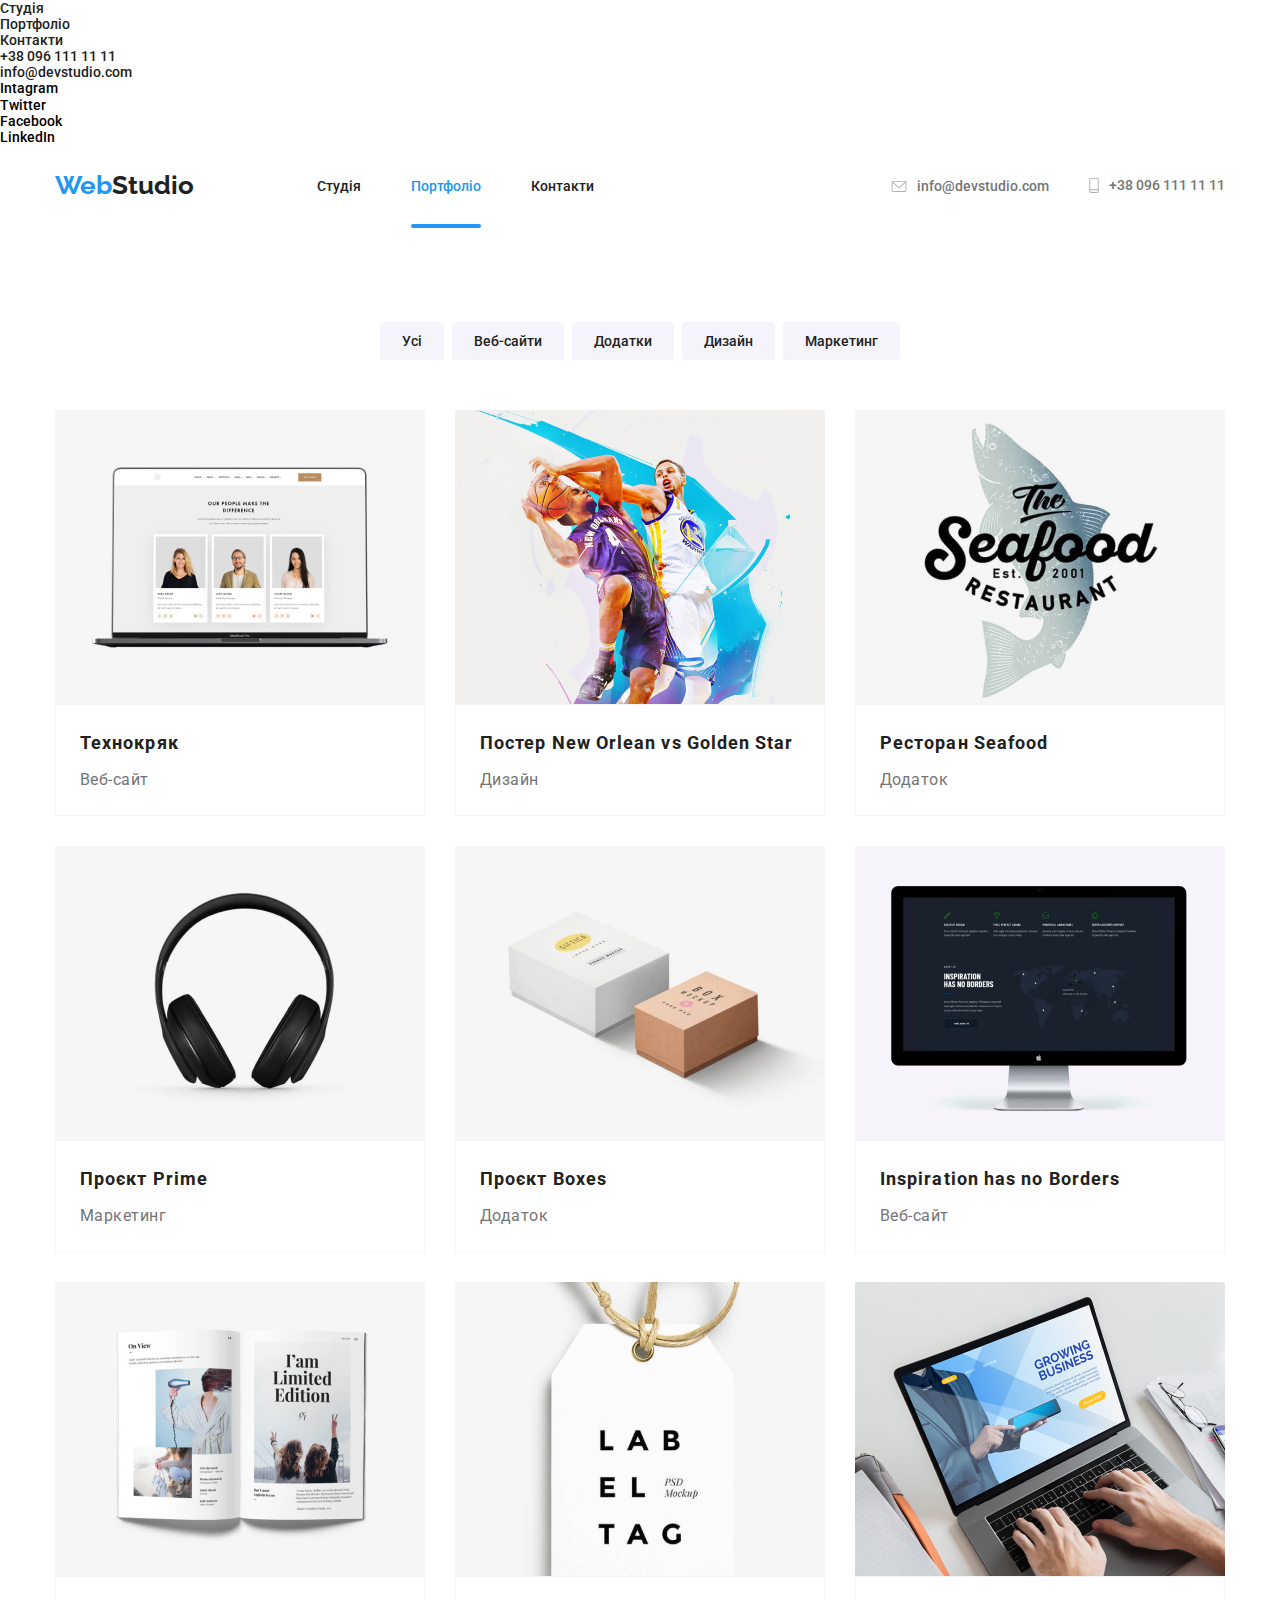
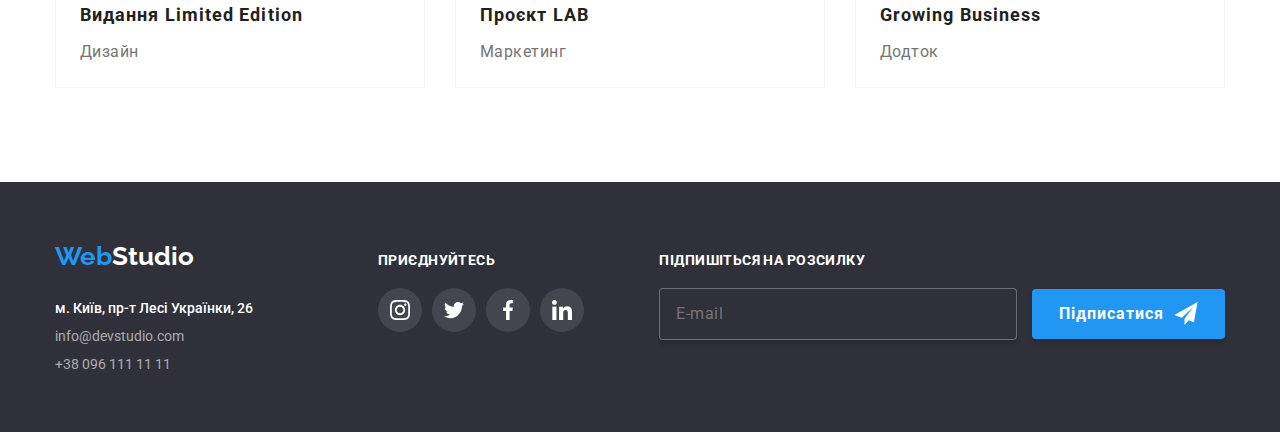
==== commit 08ffb076: "lab 8 xdd" ====
--- a/portfolio.html
+++ b/portfolio.html
@@ -14,32 +14,63 @@
     </head>
     <body>
         <header>
-            <div class="container_header">
-                <div class="logo">
-                    <a href = 'index.html' class="logo_link"><span class="logo__blue">Web</span>Studio</a>
-                </div>
-                <nav>
-                    <ul class="navigation">
-                        <li><a href = 'index.html' class="navigation__item">Студія</a></li>
-                        <li><a href = '#' class="navigation__item_active">Портфоліо</a></li>
-                        <li><a href = '#' class="navigation__item">Контакти</a></li>
-                    </ul>
-                </nav>
-                <ul class="info">
-                    <li>
-                      <a href="mailto:info@devstudio.com" class="info__item">
-                      <svg width="16" height="12px" class="info__icon">
-                        <use href="./images/svg/icons.svg#mail"></use>
-                      </svg>
-                      info@devstudio.com</a></li>
-                    <li><a href="tel:+380961111111" class="info__item">
-                      <svg width="10" height="16px" class="info__icon">
-                        <use href="./images/svg/icons.svg#phone"></use>
-                      </svg>
-                      +38 096 111 11 11</a></li>
+            <div class="burger burger_close" open-menu>
+              <span></span>
+            </div>
+            <div class="menu_android closed" menu>
+              <nav>
+                <ul class="navigation_android">
+                    <li><a href = 'index.html' class="navigation__item_android">Студія</a></li>
+                    <li><a href = 'portfolio.html' class="navigation__item_android active">Портфоліо</a></li>
+                    <li><a href = '#' class="navigation__item_android">Контакти</a></li>
                 </ul>
+              </nav>
+              <div style="margin-top: auto;">
+                <ul class="info_android">
+                  <li>
+                    <a href="tel:+380961111111" class="info_android-tel">
+                    +38 096 111 11 11</a></li>
+                  <li  class="info_android-email">
+                    <a href="mailto:info@devstudio.com"  class="info_android-email">
+                    info@devstudio.com</a>
+                  </li>                
+                </ul>
+              </div>
+              <div>
+              <ul class="menu__social">
+                <li class="menu__social_item border">Intagram</li>
+                <li class="menu__social_item border">Twitter</li>
+                <li class="menu__social_item border">Facebook</li>
+                <li>LinkedIn</li>
+              </ul>
+              </div>
             </div>
-        </header>
+              <div class="container_header">
+                  <div class="logo">
+                      <a href = 'index.html'><span class="logo__blue">Web</span>Studio</a>
+                  </div>
+                  <nav>
+                      <ul class="navigation">
+                          <li><a href = 'index.html' class="navigation__item">Студія</a></li>
+                          <li><a href = 'portfolio.html' class="navigation__item_active">Портфоліо</a></li>
+                          <li><a href = '#' class="navigation__item">Контакти</a></li>
+                      </ul>
+                  </nav>
+                  <ul class="info">
+                      <li>
+                        <a href="mailto:info@devstudio.com" class="info__item">
+                        <svg width="16" height="12px" class="info__icon  icon">
+                          <use href="./images/svg/icons.svg#mail"></use>
+                        </svg>
+                        info@devstudio.com</a></li>
+                      <li><a href="tel:+380961111111" class="info__item">
+                        <svg width="10" height="16px" class="info__icon icon">
+                          <use href="./images/svg/icons.svg#phone"></use>
+                        </svg>
+                        +38 096 111 11 11</a></li>
+                  </ul>
+              </div>
+          </header>
         <main class="main">
             <section class="section_portfolio">
                 <div class="container">
@@ -215,5 +246,6 @@
                 </div>
               </div>
         </footer>
+        <script src="./js/menu.js"></script>
     </body>
 </html>
--- a/css/style.css
+++ b/css/style.css
@@ -1,842 +1,957 @@
-:root{
-    --main_color: #212121;
-    --second_color: #2196F3;
-    --hover_color:#1c81d4;
-    --third_color: #757575;
-    --ligh_gray:#F5F4FA;
-    --border_color:#f6f6f6;
-    --icon_color:#AFB1B8;
-    --footer_color:#2F303A;
-}
-a{
-    text-decoration: none;
-    cursor: pointer
-}
-button{
-    cursor: pointer;
-}
-li{
-    list-style-type: none;
-}
-img{
-    display: block;
-    z-index: 1;
-}
-ul{
-    padding-left: 0px;
-    margin: 0 auto;
-}
-body{
-    font-family: Roboto, sans-serif;
-    color: var(--main_color);
-    text-decoration: none;
-    font-size: 14px;
-    font-weight: 500;
-}
-header{
-    border-bottom: 1px solid var(--border_color);
-}
-header.icon{
-    margin-right: 10px;
-}
-.icon_features{
-    width: 70px;
-    height: 70px;
-}
-
-*,
-::before,
-::after {
-    box-sizing: border-box;
-    /* border: 1px solid red; */
-}
-
-a{
-    color: var(--main_color);
-    margin: 0 auto;
-}
-.logo_footer{
-    color: white;
-}
-p{
-    margin: 0 auto;
-    font-style: normal;
-}
-.logo_first_half{
-    font-family: Raleway;
-    color:var(--second_color);
-    font-weight: 700;
-    font-size: 26px;
-    text-decoration: none;
-}
-.logo_second_half{
-    font-family: Raleway;
-    color: var(--main_color);
-    font-weight: 700;
-    font-size: 26px;
-    text-decoration: none;
-    padding-top: 24px;
-    padding-bottom: 25px;
-    margin-right: 93px;
-}
-.container{
-    display: flex;
-    flex-wrap: wrap;
-    padding: 0 15px;
-    margin: 0 auto;
-    gap: 30px;
-    max-width: 1200px;
-}
-.container_header{
-    display: flex;
-    flex-direction: row;
-    flex-wrap: wrap;
-    align-items: center;
-    padding-left: 15px;
-    padding-right: 15px;
-    margin-left: auto;
-    margin-right: auto;
-    max-width: 1200px;
-}
-.container_footer{
-    display: flex;
-    flex-wrap: wrap;
-    padding: 0 15px;
-    margin: 0 auto;
-    max-width: 1200px;
-    align-items: baseline;
-}
-.portfolio{
-    padding-top: 94px;
-    padding-bottom: 94px;
-}
-.cards{
-    display: flex;
-    flex-direction: row;
-    flex-wrap: wrap;
-    gap: 30px;
-    padding-left: 215px;
-}
-.navigation_panel{
-    display: flex;
-    gap: 50px;
-    flex-direction: row;
-    margin-top: 0px;
-    margin-left: 0px;
-}
-.navigation_panel_item{
-    color: var(--main_color);
-    list-style-type: none;
-    padding: 32px 0 32px 0;
-    position: relative;
-}
-.navigation_panel_item_active{
-    color: var(--second_color);
-    list-style-type: none;
-    position: relative;
-    padding: 32px 0 32px 0;
-}
-.navigation_panel_item_active::after{
-    position: absolute;
-    content: "";
-    height: 4px;
-    width: 100%;
-    border-radius: 2px;
-    bottom: -2px;
-    left: 0px;
-    background-color: var(--second_color);
-}
-.navigation_panel_item:hover,
-.navigation_panel_item:focus{
-    color: var(--second_color);
-    transition: 300ms;
-}
-.navigation_panel_item:hover::after{
-    position: absolute;
-    content: "";
-    height: 4px;
-    width: 100%;
-    border-radius: 2px;
-    bottom: -2px;
-    left: 0px;
-    background-color: var(--second_color);
-    transition: 300ms ease-in;
-}
-.panel_info{
-    padding-top: 32px;
-    padding-bottom: 32px;
-    display: flex;
-    gap: 40px;
-    margin-right: 0;
-    margin-left: auto;
-    align-items: center;
-}
-.info_panel_item{
-    color:var(--third_color);
-    display: inline-flex;
-    transition: 300ms ease-in;
-    align-items: center;
-}
-.info_panel_item:hover,
-.info_panel_item:focus{
-    color: var(--second_color);
-    transition: 300ms;
-}
-.info_panel_item:hover .panel_icon{
-    fill:var(--second_color);
-    transition: 250ms ease-in;
-}
-.panel_icon{
-    fill: var(--icon_color);
-    margin-right: 10px;
-}
-.open_section{
-    background-color: var(--footer_color);
-    width: 100%;
-    text-align: center;
-}
-.hero{
-    padding-top: 200px;
-    padding-bottom: 200px;
-    background-image: linear-gradient(rgba(47, 48, 58, 0.40), rgba(47, 48, 58, 0.40)), url(../images/hero_bg.jpg);
-    background-repeat: no-repeat;
-    background-size: cover;
-}
-
-.open_text{
-    max-width: 700px;
-    text-align: center;
-    color: white;
-    font-size: 44px;
-    font-style: normal;
-    font-weight: 900;
-    text-transform: uppercase;
-    margin: 0 auto;
-    margin-bottom: 30px;
-}
-.hero_button{
-    border-radius: 4px;
-    background: var(--second_color);
-    color:white;
-    font-size: 16px;
-    letter-spacing: 0.96px;
-    line-height: 187.5%;
-    font-weight: 700;
-    padding: 10px 24px 10px 24px;
-    border-radius: 5px;
-    box-shadow: 0px 4px 4px 0px rgba(0, 0, 0, 0.15);
-    border: none;
-    cursor: pointer;
-    transition: 300ms ease-in;
-}
-.hero_button:hover, .modal_submit:hover{
-    background-color: var(--hover_color);
-    transition: 300ms ease-in;
-}
-.sections{
-    padding-top: 94px;
-    padding-bottom: 94px;
-}
-.our_team{
-    background-color: var(--ligh_gray);
-    padding-top: 94px;
-    padding-bottom: 94px;
-}
-.sections:last-of-type{
-    background-color: var(--ligh_gray);
-    padding-top: 94px;
-}
-.work{
-    padding-bottom: 94px;
-}
-.work_list{
-    position: relative;
-}
-.work_div{
-    color: white;
-    font-weight: 700;
-    text-transform: uppercase;
-    position: absolute;
-    text-align: center;
-    padding: 27px 0 27px 0;
-    max-height: 70px;
-    width: 100%;
-    background: rgba(47, 48, 58, 0.80);
-    bottom: 0%;
-}
-.features_div{
-    display: flex;
-    align-items: center;
-    justify-content: center;
-    background-color: var(--ligh_gray);
-    max-height: 120px;
-    margin-bottom: 30px;
-    padding: 25px 100px 25px 100px;
-}
-.little_title{
-    color: var(--main_color);
-    text-transform: uppercase;
-    font-weight: 700;
-    font-size: 14px;
-    margin: 0 auto;
-    margin-bottom: 10px;
-}
-.wrong{
-    color: var(--third_color);
-    font-size: 14px;
-    font-weight: 400;
-    line-height: 24px;
-    letter-spacing: 0.42px;
-}
-.first_text{
-    color: var(--third_color);
-    font-weight: 400;
-    max-width: 270px;
-}
-.big_title{
-    color: var(--main_color);
-    font-size: 36px;
-    font-weight: 700;
-    text-align: center;
-    margin: 0 auto;
-    margin-bottom: 50px;
-}
-.name_in_card{
-    color: var(--main_color);
-    font-size: 16px;
-    text-align: center;
-    margin: 0 auto;
-}
-.occupation{
-    color: var(--third_color);
-    font-size: 16px;
-    font-weight: 400;
-    text-align: center;
-    margin-top: 10px;
-}
-.worker_card{
-    background-color: white;
-    border-radius: 0px 0px 4px 4px;
-    box-shadow: 0px 2px 1px 0px rgba(0, 0, 0, 0.20), 0px 1px 1px 0px rgba(0, 0, 0, 0.14), 0px 1px 3px 0px rgba(0, 0, 0, 0.12);
-}
-.bottom_of_card{
-    padding: 30px 0 30px 0;
-}
-.socials{
-    display: flex;
-    justify-content: center;
-    gap: 10px;
-    margin-top: 16px;
-    
-}
-.socials_list_item{
-    background: white;
-    width: 44px;
-    height: 44px;
-    padding: 12px 12px 12px 12px;
-    border-radius: 22px;
-    transition-duration: 250ms;
-    z-index: 1;
-    display: block;
-    position: relative;
-}
-.socials_list_item_instagram {
-    position: relative;
-    display: block;
-    width: 44px;
-    height: 44px;
-    padding: 12px 12px 12px 12px;
-    border-radius: 22px;
-    background-image: white;
-    z-index: 2;
-    fill: var(--icon_color);
-  }
-  
-.socials_list_item_instagram::before {
-    position: absolute;
-    content: "";
-    inset: 0; 
-    border-radius: 22px;
-    background-image: radial-gradient(circle at 30% 107%, #fdf497 0%, #fdf497 5%, #fd5949 45%,#d6249f 60%,#285AEB 90%);
-    z-index: 1;
-    opacity: 0;
-    transition: opacity 0.25s linear;
-  }
-  
-.socials_list_item_instagram:hover::before {
-    opacity: 1;
-  }
-.socials_list_item_instagram:hover .social_icon{
-    fill: white;
-}
-.twitter:hover{
-    background-color: #1DA1F2;
-
-}
-.facebook:hover{
-    background-color: #4267B2;
-
-}
-.linkedin:hover{
-    background-color: #0077B5;
-
-}
-.socials_list_item:hover .social_icon{
-    fill: white;
-}
-.social_icon{
-    width: 20px;
-    height: 20px;
-    fill:var(--icon_color);
-    z-index: 2;
-    position: absolute;
-}
-footer .social_icon{
-    fill: white;
-}
-footer .socials_list_item{
-    background-color: rgba(255, 255, 255, 0.10);
-}
-.bg_inst{
-    background-color: rgba(255, 255, 255, 0.10);
-    border-radius: 22px;
-}
-.clients{
-    padding: 94px 0 94px 0;
-    font-weight: 700;
-    font-size: 36px;
-}
-.client_logo_box{
-    border: 1px solid var(--icon_color);
-    border-radius: 4px;
-    padding: 16px 32px 16px 32px;
-    max-width: 170px;
-    max-height: 92px;
-    transition: 300ms ease-in;
-}
-.client_logo_box:hover{
-    border: 1px solid var(--second_color);
-    fill: var(--second_color);
-    transition-duration: 300ms;
-}
-.client_logo_box:hover .client_logo{
-    fill: var(--second_color);
-    transition-duration: 150ms;
-}
-.client_logo{
-    fill: var(--icon_color);
-    width: 106px;
-    height: 60px;
-    transition: 300ms ease-in;
-}
-.navigation_portfolio{
-    display: flex;
-    justify-content: center;
-    flex-wrap: wrap;
-    gap: 8px;
-    margin: 0 auto;
-    margin-bottom: 20px;
-}
-.cards{
-    display: flex;
-    flex-wrap: wrap;
-    margin: 0 auto;
-    gap: 30px;
-    max-width: 1200px;
-    padding: 0;
-}
-.portfolio_button{
-    background-color: var(--ligh_gray);
-    height: 38px;
-    border-radius: 4px;
-    border: none;
-    font-weight: 500;
-    padding: 6px 22px 6px 22px;
-    cursor: pointer;
-}
-.portfolio_button:hover{
-    background-color: var(--second_color);
-    box-shadow: 0px 2px 2px 0px rgba(0, 0, 0, 0.12), 0px 1px 2px 0px rgba(0, 0, 0, 0.08), 0px 3px 1px 0px rgba(0, 0, 0, 0.10);
-    color: white;
-    transition: 300ms;
-}
-.portfolio_button_text{
-    padding:6px 22px 6px 22px;
-}
-.portfolio_card{
-    max-width: 370px;
-}
-.portfolio_card:hover{
-    box-shadow: 1px 4px 6px 0px rgba(0, 0, 0, 0.16), 0px 4px 4px 0px rgba(0, 0, 0, 0.06), 0px 1px 1px 0px rgba(0, 0, 0, 0.12);
-    transition: 300ms;
-}
-.portfolio_image{
-    position: relative;
-    overflow: hidden;  
-}
-.overlay{
-    position: absolute;
-    left: 0px;
-    top: 0px;
-    width: 100%;
-    height: 100%;
-    background-color: rgba(33, 150, 243, 0.90);
-    transform: translateY(100%);
-    padding: 63px 24px 63px;
-    color: white;
-    font-size: 18px;
-    font-weight: 400;
-    line-height: 28px;
-    transition: 300ms ease-in;    
-}
-.portfolio_card:hover .overlay{
-    transform: translateY(0%);
-    transition: transform 250ms ease-out;
-}
-.card_title{
-    color: var(--main_color);
-    font-size: 18px;
-    font-weight: 700;
-    margin: 0 auto;
-    line-height: 36px; /* 200% */
-    letter-spacing: 1.08px;
-}
-.card_soft_title{
-    color: var(--third_color);
-    font-size: 16px;
-    font-weight: 400;
-    margin: 0 auto;
-    line-height: 30px; /* 187.5% */
-    letter-spacing: 0.48px;
-    margin-top: 4px;
-}
-.portfolio_card_bottom{
-    border: 1px solid var(--border_color);
-    padding: 20px 24px 20px 24px;
-    z-index: 3;
-}
-.container_footer_info{
-    margin-right: 70px;
-}
-.container_footer_mailing{
-    margin-left: auto;
-}
-.footer_section{
-    background-color: var(--footer_color);
-    width: 100%;
-    position: absolute;
-    padding: 60px 0 60px 0;
-}
-.logo_second_half_footer{
-    font-family: Raleway;
-    color: white;
-    font-weight: 700;
-    font-size: 26px;
-    text-decoration: none;
-}
-.address_info{
-    color: white;
-    margin: 0 0 0 0;
-    margin-top: 28px;
-
-}
-.address:hover{
-    color: var(--second_color);
-    transition: 300ms ease-in;
-    cursor: pointer;
-}
-.footer_info{
-    color:rgba(255, 255, 255, 0.60);
-    font-weight: 400;
-    line-height: 16px;
-    text-decoration: none;
-    font-style: normal;
-    margin: 0 auto;
-    margin-top: 12px;
-    margin-right: 94px;
-    cursor: pointer;
-}
-.footer_text:hover{
-    color: var(--second_color);
-    transition: 300ms ease-in;
-}
-.footer_text{
-    color:rgba(255, 255, 255, 0.60);
-}
-.join{
-    color: white;
-    font-family: Roboto;
-    font-size: 14px;
-    font-weight: 700;
-    text-transform: uppercase;
-    margin: 0 ;
-    letter-spacing: 0.42px;
-}
-.socials_footer{
-    display: flex;
-    gap: 10px;
-    margin-top: 20px;
-}
-.form_sub{
-    display: flex;
-}
-.mailing{
-    background-color: var(--footer_color);
-    flex-grow: 1;
-    margin-top: 20px;
-    padding: 15px 16px 15px 16px;
-    color: rgba(255, 255, 255, 0.60);
-    font-size: 16px;
-    font-style: normal;
-    font-weight: 400;
-    line-height: 20px;
-    letter-spacing: 0.48px;
-    outline: none;
-    border-radius: 4px;
-    border: 1px solid rgba(255, 255, 255, 0.30);
-    box-shadow: 0px 4px 4px 0px rgba(0, 0, 0, 0.15);
-    width: 358px;
-    color: white;
-}
-.mailing_button{
-    max-width: 200px;
-    padding: 10px 28px 10px 28px;
-    background-color: var(--second_color);
-    color: white;
-    margin-left: 12px;
-    font-size: 16px;
-    font-weight: 700;
-    line-height: 30px;
-    letter-spacing: 0.96px;
-    border: none;
-    box-shadow: 0px 4px 4px 0px rgba(0, 0, 0, 0.15);
-    border-radius: 4px;
-    display: inline;
-    transition: 300ms ease-in;
-}
-.mailing_button:hover{
-    background-color: var(--hover_color);
-    transition: 300ms ease-in;
-}
-.mailing_button_div{
-    display: flex;
-    align-items: center;
-}
-.telegram{
-    margin-left: 10px;
-    fill: white;
-}
-.backdrop{
-    display: flex;
-    position: fixed;
-    width: 100%;
-    height: 100%;
-    background-color: rgba(0, 0, 0, 0.20);
-    transition: 300ms ease-in;
-    z-index: 9999;
-}
-.modal{
-    display: block;
-    align-self: center;
-    min-width: 528px;
-    background-color: white;
-    margin: 0 auto;
-    padding: 40px;
-    position: relative;
-    border-radius: 4px;
-    background: #FFF;
-    box-shadow: 0px 2px 1px 0px rgba(0, 0, 0, 0.20), 0px 1px 1px 0px rgba(0, 0, 0, 0.14), 0px 1px 3px 0px rgba(0, 0, 0, 0.12);
-    transition: 300ms ease-in;
-}
-.exit{
-    position: absolute;
-    border: 1px solid var(--border_color);
-    width: 30px;
-    height: 30px;
-    right: 8px;
-    top: 8px;
-    border-radius: 15px;
-    background-color: white;
-    transition: 300ms ease-in;
-}
-.exit:hover{
-    border: 1px solid var(--second_color);
-    transition: 300ms ease-in;
-}
-.is-hidden{
-    opacity: 0;
-    pointer-events: none;
-}
-.modal_text{
-    color: var(--main_color);
-    text-align: center;
-    font-size: 20px;
-    font-weight: 700;
-    letter-spacing: 0.6px;
-    margin: 0 auto;
-    margin-bottom: 2px;
-}
-.modal_input{
-    height: 40px;
-    width: 100%;
-    border-radius: 4px;
-    border: 1px solid rgba(33, 33, 33, 0.20);
-    padding: 12px 12px 12px 42px;
-    transition: 300ms ease-in;
-}
-.modal_label{
-    color: var(--third_color);
-    font-size: 12px;
-    font-weight: 400;
-    letter-spacing: 0.12px;
-    margin: 10px 0 4px 0px;
-    display:inline-block;
-    transition: 300ms ease-in;
-}
-.modal_input_comment{
-    height: 120px;
-    width: 100%;
-    border-radius: 4px;
-    border: 1px solid rgba(33, 33, 33, 0.20);
-    padding: 12px 16px 12px 16px;
-    resize: none;
-}
-.modal_input_comment:hover,
-.modal_input_comment:focus{
-    border: 1px solid var(--second_color);
-    transition: 300ms;
-    outline: none;    
-}
-.checkbox{
-    width: 15px;
-    height: 16px;
-    margin-right: 10px;
-    transition: 300ms ease-in;
-}
-/* CHECKBOX ANIMATION */
-.check {
-    cursor: pointer;
-    position: relative;
-    margin: auto;
-    width: 18px;
-    height: 18px;
-    -webkit-tap-highlight-color: transparent;
-    transform: translate3d(0, 0, 0);
-  }
-  
-  .check:before {
-    content: "";
-    position: absolute;
-    top: -15px;
-    left: -15px;
-    width: 48px;
-    height: 48px;
-    border-radius: 50%;
-    background: rgba(#223254, 0.03);
-    opacity: 0;
-    transition: opacity 0.2s ease;
-  }
-  
-  .check svg {
-    position: relative;
-    z-index: 1;
-    fill: none;
-    stroke-linecap: round;
-    stroke-linejoin: round;
-    stroke: #C8CCD4;
-    stroke-width: 1.5;
-    transform: translate3d(0, 0, 0);
-    transition: all 0.2s ease;
-  }
-  
-  .check svg path {
-    stroke-dasharray: 60;
-    stroke-dashoffset: 0;
-  }
-  
-  .check svg polyline {
-    stroke-dasharray: 22;
-    stroke-dashoffset: 66;
-  }
-  
-  .check:hover:before {
-    opacity: 1;
-  }
-  
-  .check:hover svg {
-    stroke: #4285F4;
-  }
-  #cbx:checked + .check svg {
-    stroke: #4285F4;
-  }
-  
-  #cbx:checked + .check svg path {
-    stroke-dashoffset: 60;
-    transition: all 0.3s linear;
-  }
-  
-  #cbx:checked + .check svg polyline {
-    stroke-dashoffset: 42;
-    transition: all 0.2s linear;
-    transition-delay: 0.15s;
-  }
-/* CHECKBOX ANIMATION */
-.contract{
-    position: relative;
-    text-align: center;
-    color: var(--third_color);
-    font-size: 14px;
-    font-weight: 400;
-    line-height: 171.429%;
-    letter-spacing: 0.42px;
-    margin-top: 20px;
-    padding: 11px 12px 11px;
-}
-.conditions{
-    color: var(--second_color);
-    text-decoration: underline;
-}
-.modal_submit{
-    background-color: var(--second_color);
-    padding: 10px 52px 10px 52px;
-    color: white;
-    text-align: center;
-    font-size: 16px;
-    font-weight: 700;
-    line-height: 30px;
-    letter-spacing: 0.96px;
-    margin-top: 30px;
-    border: none;
-    border-radius: 4px;
-    box-shadow: 0px 4px 4px 0px rgba(0, 0, 0, 0.15);
-    cursor: pointer;
-}
-.button{
-    text-align: center;
-}
-.input_icon{
-    display: inline-block;
-    position: absolute;
-    top: 11px;
-    left: 12px;
-    fill: var(--main_color);
-    transition: 300ms ease-in;
-}
-.rel{
-    position: relative;
-}
-.modal_input:focus{
-    border: 1px solid var(--second_color);
-    transition: 300ms;
-    outline: none;
-}
-.modal_input:focus+.input_icon,
-.modal_input:hover+.input_icon{
-    fill: var(--second_color) !important;
-    transition: 300ms;
-}
-.modal_input:hover{
-    border: 1px solid var(--second_color);
-    transition: 300ms;
-}
-/* Кнопка закриття */
+a {
+	text-decoration: none;
+	cursor: pointer;
+	color: #212121;
+}
+
+button {
+	cursor: pointer;
+}
+
+li {
+	list-style-type: none;
+}
+
+img {
+	display: block;
+	z-index: 1;
+}
+
+ul {
+	padding-left: 0px;
+	margin: 0 auto;
+}
+
+body {
+	font-family: Roboto, sans-serif;
+	color: var(--main_color);
+	text-decoration: none;
+	font-size: 14px;
+	font-weight: 500;
+}
+
+* {
+	-webkit-box-sizing: border-box;
+	        box-sizing: border-box;
+}
+
+footer .socials__icon {
+	fill: white;
+}
+
+.modal {
+	display: block;
+	-ms-flex-item-align: center;
+	    -ms-grid-row-align: center;
+	    align-self: center;
+	min-width: 528px;
+	background-color: white;
+	margin: 0 auto;
+	padding: 40px;
+	position: relative;
+	border-radius: 4px;
+	background: white;
+	-webkit-box-shadow: 0px 2px 1px 0px rgba(0, 0, 0, 0.2), 0px 1px 1px 0px rgba(0, 0, 0, 0.14), 0px 1px 3px 0px rgba(0, 0, 0, 0.12);
+	        box-shadow: 0px 2px 1px 0px rgba(0, 0, 0, 0.2), 0px 1px 1px 0px rgba(0, 0, 0, 0.14), 0px 1px 3px 0px rgba(0, 0, 0, 0.12);
+	-webkit-transition: 300ms ease-in;
+	transition: 300ms ease-in;
+}
+.modal__absolute {
+	position: absolute;
+}
+.modal__title {
+	color: #212121;
+	text-align: center;
+	font-size: 20px;
+	font-weight: 700;
+	letter-spacing: 0.6px;
+	margin: 0 auto;
+	margin-bottom: 2px;
+}
+.modal__label {
+	color: #757575;
+	font-size: 12px;
+	font-weight: 400;
+	letter-spacing: 0.12px;
+	margin: 10px 0 4px 0px;
+	display: inline-block;
+	-webkit-transition: 300ms ease-in;
+	transition: 300ms ease-in;
+}
+.modal__checkbox-fix {
+	position: relative;
+}
+.modal__input {
+	height: 40px;
+	width: 100%;
+	border-radius: 4px;
+	border: 1px solid rgba(33, 33, 33, 0.2);
+	padding: 0 0 0 42px;
+	-webkit-transition: 300ms ease-in;
+	transition: 300ms ease-in;
+}
+.modal__input:hover, .modal__input:focus {
+	border: 1px solid #2196F3;
+	-webkit-transition: 300ms;
+	transition: 300ms;
+	outline: none;
+}
+.modal__input:hover + .modal__icon, .modal__input:focus + .modal__icon {
+	fill: #2196F3;
+	-webkit-transition: 300ms ease-in;
+	transition: 300ms ease-in;
+}
+.modal__icon {
+	display: inline-block;
+	position: absolute;
+	top: 11px;
+	left: 12px;
+	fill: #212121;
+	-webkit-transition: 300ms ease-in;
+	transition: 300ms ease-in;
+}
+.modal__textarea {
+	height: 120px;
+	width: 100%;
+	border-radius: 4px;
+	border: 1px solid rgba(33, 33, 33, 0.2);
+	padding: 12px 16px 12px 16px;
+	resize: none;
+}
+.modal__textarea:focus, .modal__textarea:hover {
+	border: 1px solid #2196F3;
+	outline: none;
+	-webkit-transition: 300ms ease-in;
+	transition: 300ms ease-in;
+}
+.modal__li_checkbox {
+	position: relative;
+	text-align: center;
+	color: #757575;
+	font-size: 14px;
+	font-weight: 400;
+	line-height: 171.429%;
+	letter-spacing: 0.42px;
+	margin-top: 20px;
+	padding: 11px 12px 11px;
+}
+.modal__li_button {
+	text-align: center;
+}
+.modal__check {
+	cursor: pointer;
+	position: relative;
+	margin: auto;
+	width: 18px;
+	height: 18px;
+	-webkit-tap-highlight-color: transparent;
+	-webkit-transform: translate3d(0, 0, 0);
+	        transform: translate3d(0, 0, 0);
+}
+.modal__check svg {
+	position: relative;
+	z-index: 1;
+	fill: none;
+	stroke-linecap: round;
+	stroke-linejoin: round;
+	stroke: #C8CCD4;
+	stroke-width: 1.5;
+	-webkit-transform: translate3d(0, 0, 0);
+	        transform: translate3d(0, 0, 0);
+	-webkit-transition: all 0.2s ease;
+	transition: all 0.2s ease;
+}
+.modal__check svg path {
+	stroke-dasharray: 60;
+	stroke-dashoffset: 0;
+}
+.modal__check svg polyline {
+	stroke-dasharray: 22;
+	stroke-dashoffset: 66;
+}
+.modal__check:hover::before {
+	opacity: 1;
+}
+.modal__check:hover svg {
+	stroke: #2196F3;
+}
+.modal__span {
+	color: #2196F3;
+	text-decoration: underline;
+}
+.modal__submit {
+	background-color: #2196F3;
+	color: white;
+	padding: 10px 52px 10px 52px;
+	border-radius: 4px;
+	text-align: center;
+	font-size: 16px;
+	font-weight: 700;
+	line-height: 30px;
+	letter-spacing: 0.96px;
+	margin-top: 30px;
+	border: none;
+	-webkit-box-shadow: 0px 4px 4px 0px rgba(0, 0, 0, 0.15);
+	        box-shadow: 0px 4px 4px 0px rgba(0, 0, 0, 0.15);
+	cursor: pointer;
+}
+.modal__submit:hover, .modal__submit:focus {
+	background-color: #1c81d4;
+	-webkit-transition: 300ms ease-in;
+	transition: 300ms ease-in;
+}
+.modal__exit-button {
+	position: absolute;
+	border: 1px solid #f6f6f6;
+	width: 30px;
+	height: 30px;
+	right: 8px;
+	top: 8px;
+	border-radius: 15px;
+	background-color: white;
+	-webkit-transition: 300ms ease-in;
+	transition: 300ms ease-in;
+}
+.modal__exit-button:hover, .modal__exit-button:focus {
+	border: 1px solid #2196F3;
+	-webkit-transition: 300ms ease-in;
+	transition: 300ms ease-in;
+}
+.modal__span-text {
+	margin-left: 9px;
+}
+
+#cbx:checked + .modal__check svg {
+	stroke: #4285F4;
+}
+
+#cbx:checked + .modal__check svg path {
+	stroke-dashoffset: 60;
+	-webkit-transition: all 0.3s linear;
+	transition: all 0.3s linear;
+}
+
+#cbx:checked + .modal__check svg polyline {
+	stroke-dashoffset: 42;
+	-webkit-transition: all 0.2s linear;
+	transition: all 0.2s linear;
+	-webkit-transition-delay: 0.15s;
+	        transition-delay: 0.15s;
+}
+
+#cbx:checked + .check svg {
+	stroke: #4285F4;
+}
+
+#cbx:checked + .check svg path {
+	stroke-dashoffset: 60;
+	-webkit-transition: all 0.3s linear;
+	transition: all 0.3s linear;
+}
+
+#cbx:checked + .check svg polyline {
+	stroke-dashoffset: 42;
+	-webkit-transition: all 0.2s linear;
+	transition: all 0.2s linear;
+	-webkit-transition-delay: 0.15s;
+	        transition-delay: 0.15s;
+}
+
+.backdrop {
+	display: -webkit-box;
+	display: -ms-flexbox;
+	display: flex;
+	position: fixed;
+	width: 100%;
+	height: 100%;
+	background-color: rgba(0, 0, 0, 0.2);
+	-webkit-transition: 300ms ease-in;
+	transition: 300ms ease-in;
+	z-index: 9999;
+}
+
+.is-hidden {
+	opacity: 0;
+	pointer-events: none;
+}
+
+.logo {
+	font-family: Raleway;
+	color: #212121;
+	font-weight: 700;
+	font-size: 26px;
+	text-decoration: none;
+	padding-top: 24px;
+	padding-bottom: 25px;
+	margin-right: 93px;
+}
+.logo_footer {
+	font-family: Raleway;
+	font-weight: 700;
+	font-size: 26px;
+	text-decoration: none;
+	color: white;
+}
+.logo__blue {
+	font-family: Raleway;
+	color: #2196F3;
+	font-weight: 700;
+	font-size: 26px;
+	text-decoration: none;
+}
+.logo__link {
+	color: white;
+}
+
+.navigation {
+	display: -webkit-box;
+	display: -ms-flexbox;
+	display: flex;
+	gap: 50px;
+	-webkit-box-orient: horizontal;
+	-webkit-box-direction: normal;
+	    -ms-flex-direction: row;
+	        flex-direction: row;
+	margin-top: 0px;
+	margin-left: 0px;
+}
+.navigation__item {
+	color: #212121;
+	list-style-type: none;
+	padding: 32px 0 32px 0;
+	position: relative;
+}
+.navigation__item:hover, .navigation__item:focus {
+	color: #2196F3;
+	-webkit-transition: 300ms ease-in;
+	transition: 300ms ease-in;
+}
+.navigation__item:hover::after, .navigation__item:focus::after {
+	position: absolute;
+	content: "";
+	height: 4px;
+	width: 100%;
+	border-radius: 2px;
+	bottom: -2px;
+	left: 0px;
+	background-color: #2196F3;
+	-webkit-transition: 300ms ease;
+	transition: 300ms ease;
+}
+.navigation__item_active {
+	color: #2196F3;
+	list-style-type: none;
+	position: relative;
+	padding: 32px 0 32px 0;
+}
+.navigation__item_active::after {
+	position: absolute;
+	content: "";
+	height: 4px;
+	width: 100%;
+	border-radius: 2px;
+	bottom: -2px;
+	left: 0px;
+	background-color: #2196F3;
+	-webkit-transition: 300ms ease;
+	transition: 300ms ease;
+}
+
+.info {
+	padding-top: 32px;
+	padding-bottom: 32px;
+	display: -webkit-box;
+	display: -ms-flexbox;
+	display: flex;
+	gap: 40px;
+	margin-right: 0;
+	margin-left: auto;
+	-webkit-box-align: center;
+	    -ms-flex-align: center;
+	        align-items: center;
+}
+.info__item {
+	color: #757575;
+	display: -webkit-inline-box;
+	display: -ms-inline-flexbox;
+	display: inline-flex;
+	-webkit-transition: 300ms ease-in;
+	transition: 300ms ease-in;
+	-webkit-box-align: center;
+	    -ms-flex-align: center;
+	        align-items: center;
+	transition: 300ms ease-in;
+}
+.info__item:hover, .info__item:focus {
+	color: #2196F3;
+	-webkit-transition: 300ms ease-in;
+	transition: 300ms ease-in;
+}
+.info__item:hover svg, .info__item:focus svg {
+	fill: #2196F3;
+	-webkit-transition: 300ms ease-in;
+	transition: 300ms ease-in;
+}
+.info__icon {
+	fill: #AFB1B8;
+	margin-right: 10px;
+}
+
+.feature {
+	color: #757575;
+	font-weight: 400;
+	max-width: 270px;
+}
+.feature__icon {
+	display: -webkit-box;
+	display: -ms-flexbox;
+	display: flex;
+	-webkit-box-align: center;
+	    -ms-flex-align: center;
+	        align-items: center;
+	-webkit-box-pack: center;
+	    -ms-flex-pack: center;
+	        justify-content: center;
+	background-color: #F5F4FA;
+	max-height: 120px;
+	margin-bottom: 30px;
+	padding: 25px 100px 25px 100px;
+}
+.feature__title {
+	color: #212121;
+	text-transform: uppercase;
+	font-weight: 700;
+	font-size: 14px;
+	margin: 0 auto;
+	margin-bottom: 10px;
+}
+.feature__text {
+	color: #757575;
+	font-size: 14px;
+	font-weight: 400;
+	line-height: 24px;
+	letter-spacing: 0.42px;
+	margin: 0 auto;
+}
+
+.hero {
+	padding-top: 200px;
+	padding-bottom: 200px;
+	background-image: -webkit-gradient(linear, left top, left bottom, from(rgba(47, 48, 58, 0.4)), to(rgba(47, 48, 58, 0.4))), url(../images/hero_bg.jpg);
+	background-image: linear-gradient(rgba(47, 48, 58, 0.4), rgba(47, 48, 58, 0.4)), url(../images/hero_bg.jpg);
+	background-repeat: no-repeat;
+	background-size: cover;
+}
+.hero__text {
+	max-width: 700px;
+	text-align: center;
+	color: white;
+	font-size: 44px;
+	font-style: normal;
+	font-weight: 900;
+	text-transform: uppercase;
+	margin: 0 auto;
+	margin-bottom: 30px;
+}
+.hero__button {
+	background-color: #2196F3;
+	color: white;
+	padding: 10px 24px 10px 24px;
+	border-radius: 5px;
+	border-radius: 4px;
+	font-size: 16px;
+	letter-spacing: 0.96px;
+	line-height: 187.5%;
+	font-weight: 700;
+	-webkit-box-shadow: 0px 4px 4px 0px rgba(0, 0, 0, 0.15);
+	        box-shadow: 0px 4px 4px 0px rgba(0, 0, 0, 0.15);
+	border: none;
+	cursor: pointer;
+	-webkit-transition: 300ms ease-in;
+	transition: 300ms ease-in;
+}
+.hero__button:focus, .hero__button:hover {
+	background-color: #1c81d4;
+	-webkit-transition: 300ms ease-in;
+	transition: 300ms ease-in;
+}
+
+.occupation {
+	position: relative;
+}
+.occupation__title {
+	color: white;
+	font-weight: 700;
+	text-transform: uppercase;
+	position: absolute;
+	text-align: center;
+	padding: 27px 0 27px 0;
+	max-height: 70px;
+	width: 100%;
+	background: rgba(47, 48, 58, 0.8);
+	bottom: 0%;
+}
+
+.card {
+	background-color: white;
+	border-radius: 0px 0px 4px 4px;
+	-webkit-box-shadow: 0px 2px 1px 0px rgba(0, 0, 0, 0.2), 0px 1px 1px 0px rgba(0, 0, 0, 0.14), 0px 1px 3px 0px rgba(0, 0, 0, 0.12);
+	        box-shadow: 0px 2px 1px 0px rgba(0, 0, 0, 0.2), 0px 1px 1px 0px rgba(0, 0, 0, 0.14), 0px 1px 3px 0px rgba(0, 0, 0, 0.12);
+}
+.card__footer {
+	padding: 30px 0 30px 0;
+}
+.card__title {
+	color: #212121;
+	font-size: 16px;
+	text-align: center;
+	margin: 0 auto;
+}
+.card__sub-title {
+	color: #757575;
+	font-size: 16px;
+	font-weight: 400;
+	text-align: center;
+	margin-top: 10px;
+}
+
+.socials {
+	display: -webkit-box;
+	display: -ms-flexbox;
+	display: flex;
+	-webkit-box-pack: center;
+	    -ms-flex-pack: center;
+	        justify-content: center;
+	gap: 10px;
+	margin-top: 20px;
+}
+.socials__instagram {
+	position: relative;
+	display: block;
+	width: 44px;
+	height: 44px;
+	padding: 12px 12px 12px 12px;
+	border-radius: 22px;
+	z-index: 2;
+	fill: #AFB1B8;
+}
+.socials__instagram:focus::before, .socials__instagram:hover::before {
+	opacity: 1;
+}
+.socials__instagram:focus .socials__icon, .socials__instagram:hover .socials__icon {
+	fill: white;
+}
+.socials__instagram::before {
+	position: absolute;
+	content: "";
+	inset: 0;
+	border-radius: 22px;
+	background-image: radial-gradient(circle at 30% 107%, #fdf497 0%, #fdf497 5%, #fd5949 45%, #d6249f 60%, #285AEB 90%);
+	z-index: 1;
+	opacity: 0;
+	-webkit-transition: opacity 0.25s linear;
+	transition: opacity 0.25s linear;
+}
+.socials__icon {
+	width: 20px;
+	height: 20px;
+	fill: #AFB1B8;
+	z-index: 2;
+	position: absolute;
+}
+.socials__item {
+	background: white;
+	width: 44px;
+	height: 44px;
+	padding: 12px 12px 12px 12px;
+	border-radius: 22px;
+	-webkit-transition-duration: 250ms;
+	        transition-duration: 250ms;
+	z-index: 1;
+	display: block;
+	position: relative;
+}
+.socials__item:focus .socials__icon, .socials__item:hover .socials__icon {
+	fill: white;
+}
+.socials__item_footer {
+	background-color: rgba(255, 255, 255, 0.1);
+	width: 44px;
+	height: 44px;
+	padding: 12px 12px 12px 12px;
+	border-radius: 22px;
+	-webkit-transition-duration: 250ms;
+	        transition-duration: 250ms;
+	z-index: 1;
+	display: block;
+	position: relative;
+}
+
+.twitter:hover, .twitter:focus {
+	background-color: #1DA1F2;
+}
+
+.facebook:hover, .facebook:focus {
+	background-color: #4267B2;
+}
+
+.linkedin:hover, .linkedin:focus {
+	background-color: #0077B5;
+}
+
+.client {
+	border: 1px solid #AFB1B8;
+	border-radius: 4px;
+	padding: 16px 32px 16px 32px;
+	max-width: 170px;
+	max-height: 92px;
+	-webkit-transition: 300ms ease-in;
+	transition: 300ms ease-in;
+	display: inline-block;
+}
+.client__logo {
+	fill: #AFB1B8;
+	width: 106px;
+	height: 60px;
+	-webkit-transition: 300ms ease-in;
+	transition: 300ms ease-in;
+}
+.client:hover, .client:focus {
+	border: 1px solid #2196F3;
+	-webkit-transition-duration: 300ms;
+	        transition-duration: 300ms;
+}
+.client:hover .client__logo, .client:focus .client__logo {
+	fill: #2196F3;
+	-webkit-transition-duration: 150ms;
+	        transition-duration: 150ms;
+}
+
+.footer-info {
+	margin-right: 70px;
+}
+
+.address {
+	color: white;
+	margin-top: 28px;
+}
+.address__city {
+	font-style: normal;
+	margin: 0 auto;
+}
+.address__info {
+	color: rgba(255, 255, 255, 0.6);
+	font-weight: 400;
+	line-height: 16px;
+	text-decoration: none;
+	font-style: normal;
+	margin: 0 auto;
+	margin-top: 12px;
+	margin-right: 94px;
+	cursor: pointer;
+}
+.address__text {
+	color: rgba(255, 255, 255, 0.6);
+}
+.address__text:focus, .address__text:hover {
+	color: #2196F3;
+	-webkit-transition: 300ms ease-in;
+	transition: 300ms ease-in;
+}
+
+.footer-title {
+	color: white;
+	font-family: Roboto;
+	font-size: 14px;
+	font-weight: 700;
+	text-transform: uppercase;
+	margin: 0;
+	letter-spacing: 0.42px;
+}
+
+.bg_inst {
+	background-color: rgba(255, 255, 255, 0.1);
+	border-radius: 22px;
+}
+
+.form_icon {
+	margin-left: 10px;
+	fill: white;
+}
+.form__mailing {
+	background-color: #2F303A;
+	-webkit-box-flex: 1;
+	    -ms-flex-positive: 1;
+	        flex-grow: 1;
+	margin-top: 20px;
+	padding: 15px 16px 15px 16px;
+	color: rgba(255, 255, 255, 0.6);
+	font-size: 16px;
+	font-style: normal;
+	font-weight: 400;
+	line-height: 20px;
+	letter-spacing: 0.48px;
+	outline: none;
+	border-radius: 4px;
+	border: 1px solid rgba(255, 255, 255, 0.3);
+	-webkit-box-shadow: 0px 4px 4px 0px rgba(0, 0, 0, 0.15);
+	        box-shadow: 0px 4px 4px 0px rgba(0, 0, 0, 0.15);
+	width: 358px;
+	color: white;
+}
+.form__button {
+	background-color: #2196F3;
+	color: white;
+	padding: 10px 27px 10px 27px;
+	border-radius: 4px;
+	max-width: 200px;
+	margin-left: 12px;
+	font-size: 16px;
+	font-weight: 700;
+	line-height: 30px;
+	letter-spacing: 0.96px;
+	border: none;
+	-webkit-box-shadow: 0px 4px 4px 0px rgba(0, 0, 0, 0.15);
+	        box-shadow: 0px 4px 4px 0px rgba(0, 0, 0, 0.15);
+	display: inline;
+	-webkit-transition: 300ms ease-in;
+	transition: 300ms ease-in;
+}
+.form__button:hover, .form__button:focus {
+	background-color: #1c81d4;
+}
+.form__submit {
+	display: -webkit-box;
+	display: -ms-flexbox;
+	display: flex;
+	-webkit-box-align: center;
+	    -ms-flex-align: center;
+	        align-items: center;
+}
+
+.container {
+	display: -webkit-box;
+	display: -ms-flexbox;
+	display: flex;
+	-ms-flex-wrap: wrap;
+	    flex-wrap: wrap;
+	padding: 0 15px;
+	margin: 0 auto;
+	gap: 30px;
+	max-width: 1200px;
+}
+.container_header {
+	display: -webkit-box;
+	display: -ms-flexbox;
+	display: flex;
+	-ms-flex-wrap: wrap;
+	    flex-wrap: wrap;
+	padding: 0 15px;
+	margin: 0 auto;
+	gap: 30px;
+	max-width: 1200px;
+	-webkit-box-align: center;
+	    -ms-flex-align: center;
+	        align-items: center;
+	margin-left: auto;
+	margin-right: auto;
+}
+.container_footer {
+	display: -webkit-box;
+	display: -ms-flexbox;
+	display: flex;
+	-ms-flex-wrap: wrap;
+	    flex-wrap: wrap;
+	padding: 0 15px;
+	margin: 0 auto;
+	gap: 30px;
+	max-width: 1200px;
+	margin: 0 auto;
+	-webkit-box-align: baseline;
+	    -ms-flex-align: baseline;
+	        align-items: baseline;
+}
+.container_footer_mailing {
+	margin-left: auto;
+}
+
+.title {
+	color: #212121;
+	font-size: 36px;
+	font-weight: 700;
+	text-align: center;
+	margin: 0 auto;
+	margin-bottom: 50px;
+}
+
+.section_hero {
+	background-color: #2F303A;
+	width: 100%;
+	text-align: center;
+}
+.section_features {
+	padding: 94px 0 94px 0;
+}
+.section_work {
+	padding-bottom: 94px;
+}
+.section_footer {
+	background-color: #2F303A;
+	width: 100%;
+	position: absolute;
+	padding: 60px 0 60px 0;
+}
+.section__team {
+	background-color: #F5F4FA;
+	padding: 94px 0 94px 0;
+}
+.section__clients {
+	padding: 94px 0 94px 0;
+	font-weight: 700;
+	font-size: 36px;
+}
+.section_portfolio {
+	padding-top: 94px;
+	padding-bottom: 94px;
+}
+
+.nav-port {
+	display: -webkit-box;
+	display: -ms-flexbox;
+	display: flex;
+	-webkit-box-pack: center;
+	    -ms-flex-pack: center;
+	        justify-content: center;
+	-ms-flex-wrap: wrap;
+	    flex-wrap: wrap;
+	gap: 8px;
+	margin: 0 auto;
+	margin-bottom: 20px;
+}
+.nav-port__button {
+	background-color: #F5F4FA;
+	color: #212121;
+	padding: 6px 22px 6px 22px;
+	border-radius: 4px;
+	height: 38px;
+	border: none;
+	font-weight: 500;
+	cursor: pointer;
+}
+.nav-port__button:hover, .nav-port__button:focus {
+	background-color: #2196F3;
+	-webkit-box-shadow: 0px 2px 2px 0px rgba(0, 0, 0, 0.12), 0px 1px 2px 0px rgba(0, 0, 0, 0.08), 0px 3px 1px 0px rgba(0, 0, 0, 0.1);
+	        box-shadow: 0px 2px 2px 0px rgba(0, 0, 0, 0.12), 0px 1px 2px 0px rgba(0, 0, 0, 0.08), 0px 3px 1px 0px rgba(0, 0, 0, 0.1);
+	color: white;
+	-webkit-transition: 300ms;
+	transition: 300ms;
+}
+
+.commissions {
+	display: -webkit-box;
+	display: -ms-flexbox;
+	display: flex;
+	-webkit-box-orient: horizontal;
+	-webkit-box-direction: normal;
+	    -ms-flex-direction: row;
+	        flex-direction: row;
+	-ms-flex-wrap: wrap;
+	    flex-wrap: wrap;
+	gap: 30px;
+}
+
+.commission {
+	max-width: 370px;
+}
+.commission:hover .commission-top__overlay {
+	-webkit-transform: translateY(0%);
+	        transform: translateY(0%);
+	-webkit-transition: -webkit-transform 250ms ease-out;
+	transition: -webkit-transform 250ms ease-out;
+	transition: transform 250ms ease-out;
+	transition: transform 250ms ease-out, -webkit-transform 250ms ease-out;
+}
+.commission:hover {
+	-webkit-box-shadow: 1px 4px 6px 0px rgba(0, 0, 0, 0.16), 0px 4px 4px 0px rgba(0, 0, 0, 0.06), 0px 1px 1px 0px rgba(0, 0, 0, 0.12);
+	        box-shadow: 1px 4px 6px 0px rgba(0, 0, 0, 0.16), 0px 4px 4px 0px rgba(0, 0, 0, 0.06), 0px 1px 1px 0px rgba(0, 0, 0, 0.12);
+	-webkit-transition: 300ms;
+	transition: 300ms;
+}
+
+.commission-top {
+	position: relative;
+	overflow: hidden;
+}
+.commission-top__overlay {
+	position: absolute;
+	left: 0px;
+	top: 0px;
+	width: 100%;
+	height: 100%;
+	background-color: rgba(33, 150, 243, 0.9);
+	-webkit-transform: translateY(100%);
+	        transform: translateY(100%);
+	padding: 63px 24px 63px;
+	color: white;
+	font-size: 18px;
+	font-weight: 400;
+	line-height: 28px;
+	-webkit-transition: 300ms ease-in;
+	transition: 300ms ease-in;
+}
+
+.commission-bot {
+	border: 1px solid #f6f6f6;
+	padding: 20px 24px 20px 24px;
+	z-index: 3;
+}
+.commission-bot__title {
+	color: #212121;
+	font-size: 18px;
+	font-weight: 700;
+	margin: 0 auto;
+	line-height: 36px; /* 200% */
+	letter-spacing: 1.08px;
+}
+.commission-bot__sub-title {
+	color: #757575;
+	font-size: 16px;
+	font-weight: 400;
+	margin: 0 auto;
+	line-height: 30px; /* 187.5% */
+	letter-spacing: 0.48px;
+	margin-top: 4px;
+}
+
+.nav-port {
+	display: -webkit-box;
+	display: -ms-flexbox;
+	display: flex;
+	-webkit-box-pack: center;
+	    -ms-flex-pack: center;
+	        justify-content: center;
+	-ms-flex-wrap: wrap;
+	    flex-wrap: wrap;
+	gap: 8px;
+	margin: 0 auto;
+	margin-bottom: 20px;
+}
+.nav-port__button {
+	background-color: #F5F4FA;
+	color: #212121;
+	padding: 6px 22px 6px 22px;
+	border-radius: 4px;
+	height: 38px;
+	border: none;
+	font-weight: 500;
+	cursor: pointer;
+}
+.nav-port__button:hover, .nav-port__button:focus {
+	background-color: #2196F3;
+	-webkit-box-shadow: 0px 2px 2px 0px rgba(0, 0, 0, 0.12), 0px 1px 2px 0px rgba(0, 0, 0, 0.08), 0px 3px 1px 0px rgba(0, 0, 0, 0.1);
+	        box-shadow: 0px 2px 2px 0px rgba(0, 0, 0, 0.12), 0px 1px 2px 0px rgba(0, 0, 0, 0.08), 0px 3px 1px 0px rgba(0, 0, 0, 0.1);
+	color: white;
+	-webkit-transition: 300ms;
+	transition: 300ms;
+}
+/*# sourceMappingURL=style.css.map */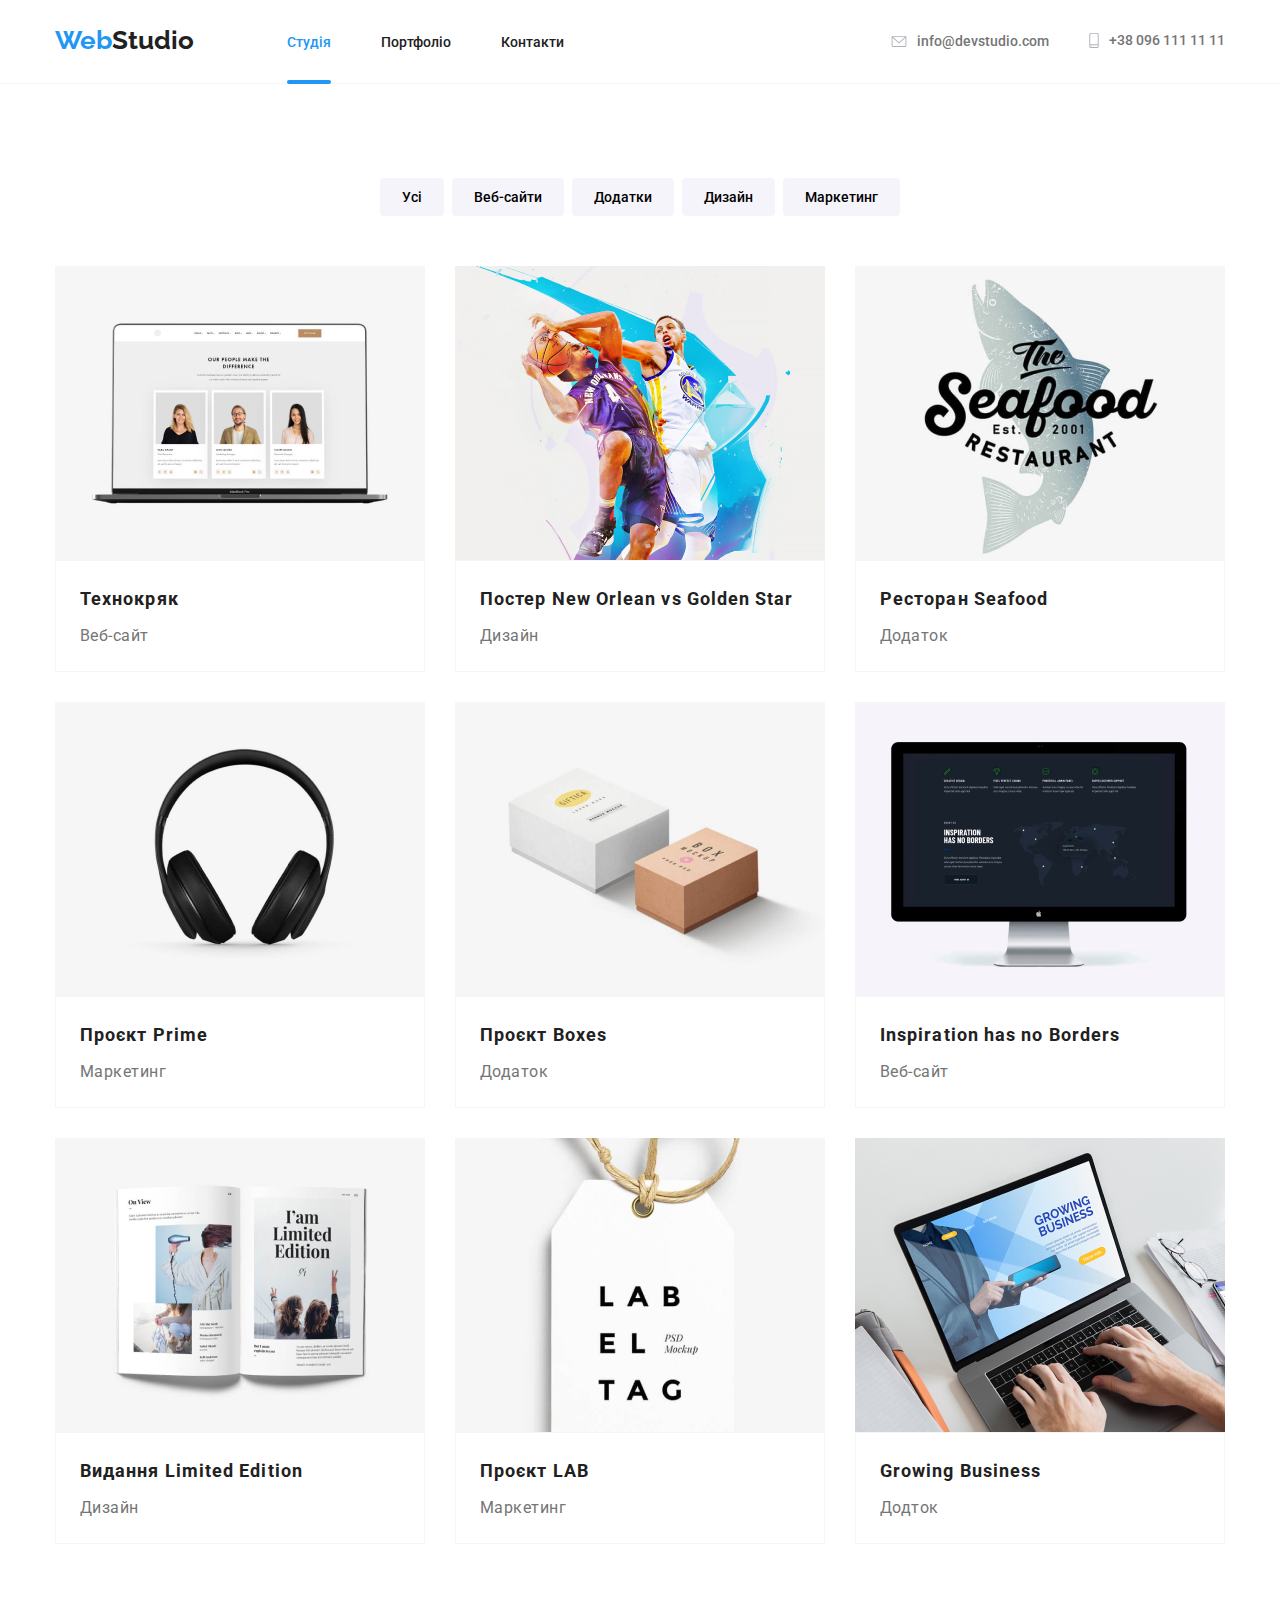
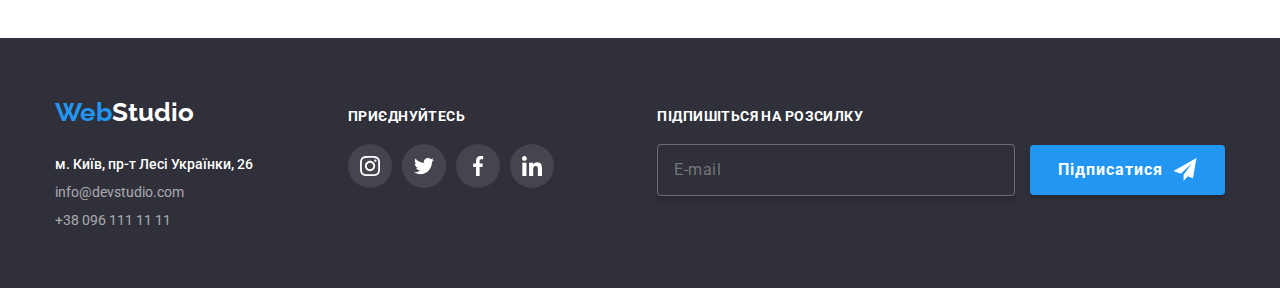
==== commit cceb8852: "I used to be an adventurer like you" ====
--- a/portfolio.html
+++ b/portfolio.html
@@ -4,7 +4,7 @@
     <head>
         <meta charset="utf-8">
         <meta name="viewport" content="width=device-width, initial-scale=1.0">
-        <title>Lab 7</title>
+        <title>Lab 2</title>
         <link rel="stylesheet" href="css/style.css">
         <link rel="stylesheet" href="css/modern-normalize.css">
         <link rel="icon" href="images/icon.png">
@@ -14,216 +14,186 @@
     </head>
     <body>
         <header>
-            <div class="burger burger_close" open-menu>
-              <span></span>
+            <div class="container_header">
+                <div class="logo_second_half">
+                    <a href = '#' class="logo"><span class="logo_first_half">Web</span>Studio</a>
+                </div>
+                <nav>
+                    <ul class="navigation_panel">
+                        <li><a href = '#' class="navigation_panel_item_active">Студія</a></li>
+                        <li><a href = 'portfolio.html' class="navigation_panel_item">Портфоліо</a></li>
+                        <li><a href = '#' class="navigation_panel_item">Контакти</a></li>
+                    </ul>
+                </nav>
+                <ul class="panel_info">
+                    <li>
+                      <a href="mailto:info@devstudio.com" class="info_panel_item">
+                      <svg width="16" height="12px" class="panel_icon">
+                        <use href="./images/svg/icons.svg#mail"></use>
+                      </svg>
+                      info@devstudio.com</a></li>
+                    <li><a href="tel:+380961111111" class="info_panel_item">
+                      <svg width="10" height="16px" class="panel_icon">
+                        <use href="./images/svg/icons.svg#phone"></use>
+                      </svg>
+                      +38 096 111 11 11</a></li>
+                </ul>
             </div>
-            <div class="menu_android closed" menu>
-              <nav>
-                <ul class="navigation_android">
-                    <li><a href = 'index.html' class="navigation__item_android">Студія</a></li>
-                    <li><a href = 'portfolio.html' class="navigation__item_android active">Портфоліо</a></li>
-                    <li><a href = '#' class="navigation__item_android">Контакти</a></li>
-                </ul>
-              </nav>
-              <div style="margin-top: auto;">
-                <ul class="info_android">
-                  <li>
-                    <a href="tel:+380961111111" class="info_android-tel">
-                    +38 096 111 11 11</a></li>
-                  <li  class="info_android-email">
-                    <a href="mailto:info@devstudio.com"  class="info_android-email">
-                    info@devstudio.com</a>
-                  </li>                
-                </ul>
-              </div>
-              <div>
-              <ul class="menu__social">
-                <li class="menu__social_item border">Intagram</li>
-                <li class="menu__social_item border">Twitter</li>
-                <li class="menu__social_item border">Facebook</li>
-                <li>LinkedIn</li>
-              </ul>
-              </div>
-            </div>
-              <div class="container_header">
-                  <div class="logo">
-                      <a href = 'index.html'><span class="logo__blue">Web</span>Studio</a>
-                  </div>
-                  <nav>
-                      <ul class="navigation">
-                          <li><a href = 'index.html' class="navigation__item">Студія</a></li>
-                          <li><a href = 'portfolio.html' class="navigation__item_active">Портфоліо</a></li>
-                          <li><a href = '#' class="navigation__item">Контакти</a></li>
-                      </ul>
-                  </nav>
-                  <ul class="info">
-                      <li>
-                        <a href="mailto:info@devstudio.com" class="info__item">
-                        <svg width="16" height="12px" class="info__icon  icon">
-                          <use href="./images/svg/icons.svg#mail"></use>
-                        </svg>
-                        info@devstudio.com</a></li>
-                      <li><a href="tel:+380961111111" class="info__item">
-                        <svg width="10" height="16px" class="info__icon icon">
-                          <use href="./images/svg/icons.svg#phone"></use>
-                        </svg>
-                        +38 096 111 11 11</a></li>
-                  </ul>
-              </div>
-          </header>
+        </header>
         <main class="main">
-            <section class="section_portfolio">
+            <section class="portfolio">
                 <div class="container">
-                    <ul class="nav-port">
-                        <li><button type="button" class="nav-port__button">Усі</button></li>
-                        <li><button type="button" class="nav-port__button">Веб-сайти</button></li>
-                        <li><button type="button" class="nav-port__button">Додатки</button></li>
-                        <li><button type="button" class="nav-port__button">Дизайн</button></li>
-                        <li><button type="button" class="nav-port__button">Маркетинг</button></li>
+                    <ul class="navigation_portfolio">
+                        <li><button type="button" class="portfolio_button">Усі</button></li>
+                        <li><button type="button" class="portfolio_button">Веб-сайти</button></li>
+                        <li><button type="button" class="portfolio_button">Додатки</button></li>
+                        <li><button type="button" class="portfolio_button">Дизайн</button></li>
+                        <li><button type="button" class="portfolio_button">Маркетинг</button></li>
                     </ul>
-                <ul class="commissions">
-                <li class="commission">
-                    <div class="commission-top">
+                <ul class="cards">
+                
+                <li class="portfolio_card">
+                    <div class="portfolio_image">
                         <img src="images/technocrack.jpg" alt="Технокряк" width="370" height="294">
-                        <div class="commission-top__overlay"><p>Ресурс пропонує комплексні пропозиції з різним рівнем функціоналу та сервісів. Все це дозволить відвідувачу отримати вичерпні відомості про компанію чи приватну особу.</p>      
-                        </div>
-                    </div>
-                    <div class="commission-bot">
-                        <p class="commission-bot__title">Технокряк</p>
-                        <p class="commission-bot__sub-title">Веб-сайт</p>
-                    </div>
-                </li>
-                <li class="commission">
-                    <div class="commission-top">
+                        <div class="overlay"><p>Ресурс пропонує комплексні пропозиції з різним рівнем функціоналу та сервісів. Все це дозволить відвідувачу отримати вичерпні відомості про компанію чи приватну особу.</p>      
+                        </div>
+                    </div>
+                    <div class="portfolio_card_bottom">
+                        <p class="card_title">Технокряк</p>
+                        <p class="card_soft_title">Веб-сайт</p>
+                    </div>
+                </li>
+                <li class="portfolio_card">
+                    <div class="portfolio_image">
                         <img src="images/poster.jpg" alt="Постер New Orlean vs Golden Star" width="370" height="294">
-                        <div class="commission-top__overlay"><p>Ресурс пропонує комплексні пропозиції з різним рівнем функціоналу та сервісів. Все це дозволить відвідувачу отримати вичерпні відомості про компанію чи приватну особу.</p>        
-                        </div>
-                    </div>
-                    <div class="commission-bot">
-                        <p class="commission-bot__title">Постер New Orlean vs Golden Star</p>
-                        <p class="commission-bot__sub-title">Дизайн</p>
-                    </div>
-                </li>
-                <li class="commission">
-                    <div class="commission-top">
+                        <div class="overlay"><p>Ресурс пропонує комплексні пропозиції з різним рівнем функціоналу та сервісів. Все це дозволить відвідувачу отримати вичерпні відомості про компанію чи приватну особу.</p>        
+                        </div>
+                    </div>
+                    <div class="portfolio_card_bottom">
+                        <p class="card_title">Постер New Orlean vs Golden Star</p>
+                        <p class="card_soft_title">Дизайн</p>
+                    </div>
+                </li>
+                <li class="portfolio_card">
+                    <div class="portfolio_image">
                         <img src="images/seafood.jpg" alt="Ресторан Seafood" width="370" height="294">
-                        <div class="commission-top__overlay"><p>Ресурс пропонує комплексні пропозиції з різним рівнем функціоналу та сервісів. Все це дозволить відвідувачу отримати вичерпні відомості про компанію чи приватну особу.</p>        
-                        </div>
-                    </div>
-                    <div class="commission-bot">
-                        <p class="commission-bot__title">Ресторан Seafood</p>
-                        <p class="commission-bot__sub-title">Додаток</p>
-                    </div>
-                </li>
-                <li class="commission">
-                    <div class="commission-top">
+                        <div class="overlay"><p>Ресурс пропонує комплексні пропозиції з різним рівнем функціоналу та сервісів. Все це дозволить відвідувачу отримати вичерпні відомості про компанію чи приватну особу.</p>        
+                        </div>
+                    </div>
+                    <div class="portfolio_card_bottom">
+                        <p class="card_title">Ресторан Seafood</p>
+                        <p class="card_soft_title">Додаток</p>
+                    </div>
+                </li>
+                <li class="portfolio_card">
+                    <div class="portfolio_image">
                         <img src="images/prime.jpg" alt="Проєкт Prime" width="370" height="294">
-                        <div class="commission-top__overlay"><p>Ресурс пропонує комплексні пропозиції з різним рівнем функціоналу та сервісів. Все це дозволить відвідувачу отримати вичерпні відомості про компанію чи приватну особу.</p>        
-                        </div>
-                    </div>
-                    <div class="commission-bot">
-                        <p class="commission-bot__title">Проєкт Prime</p>
-                        <p class="commission-bot__sub-title">Маркетинг</p>
-                    </div>
-                </li>
-                <li class="commission">
-                    <div class="commission-top">
+                        <div class="overlay"><p>Ресурс пропонує комплексні пропозиції з різним рівнем функціоналу та сервісів. Все це дозволить відвідувачу отримати вичерпні відомості про компанію чи приватну особу.</p>        
+                        </div>
+                    </div>
+                    <div class="portfolio_card_bottom">
+                        <p class="card_title">Проєкт Prime</p>
+                        <p class="card_soft_title">Маркетинг</p>
+                    </div>
+                </li>
+                <li class="portfolio_card">
+                    <div class="portfolio_image">
                         <img src="images/boxes.jpg" alt="Проєкт Boxes" width="370" height="294">
-                        <div class="commission-top__overlay"><p>Ресурс пропонує комплексні пропозиції з різним рівнем функціоналу та сервісів. Все це дозволить відвідувачу отримати вичерпні відомості про компанію чи приватну особу.</p>        
-                        </div>
-                    </div>
-                    <div class="commission-bot">
-                        <p class="commission-bot__title">Проєкт Boxes</p>
-                     <p class="commission-bot__sub-title">Додаток</p>
-                    </div>
-                </li>
-                <li class="commission">
-                    <div class="commission-top">
+                        <div class="overlay"><p>Ресурс пропонує комплексні пропозиції з різним рівнем функціоналу та сервісів. Все це дозволить відвідувачу отримати вичерпні відомості про компанію чи приватну особу.</p>        
+                        </div>
+                    </div>
+                    <div class="portfolio_card_bottom">
+                        <p class="card_title">Проєкт Boxes</p>
+                     <p class="card_soft_title">Додаток</p>
+                    </div>
+                </li>
+                <li class="portfolio_card">
+                    <div class="portfolio_image">
                         <img src="images/inspiration.jpg" alt="Inspiration has no Borders" width="370" height="294">
-                        <div class="commission-top__overlay"><p>Ресурс пропонує комплексні пропозиції з різним рівнем функціоналу та сервісів. Все це дозволить відвідувачу отримати вичерпні відомості про компанію чи приватну особу.</p>        
-                        </div>
-                    </div>
-                    <div class="commission-bot">
-                        <p class="commission-bot__title">Inspiration has no Borders</p>
-                        <p class="commission-bot__sub-title">Веб-сайт</p>
-                    </div>
-                    </li>
-                <li class="commission">
-                    <div class="commission-top">
+                        <div class="overlay"><p>Ресурс пропонує комплексні пропозиції з різним рівнем функціоналу та сервісів. Все це дозволить відвідувачу отримати вичерпні відомості про компанію чи приватну особу.</p>        
+                        </div>
+                    </div>
+                    <div class="portfolio_card_bottom">
+                        <p class="card_title">Inspiration has no Borders</p>
+                        <p class="card_soft_title">Веб-сайт</p>
+                    </div>
+                    </li>
+                <li class="portfolio_card">
+                    <div class="portfolio_image">
                         <img src="images/limeted.jpg" alt="Видання Limited Edition" width="370" height="294">
-                        <div class="commission-top__overlay"><p>Ресурс пропонує комплексні пропозиції з різним рівнем функціоналу та сервісів. Все це дозволить відвідувачу отримати вичерпні відомості про компанію чи приватну особу.</p>        
-                        </div>
-                    </div>
-                    <div class="commission-bot">
-                        <p class="commission-bot__title">Видання Limited Edition</p>
-                        <p class="commission-bot__sub-title">Дизайн</p>
-                    </div>
-                </li>
-                <li class="commission">
-                    <div class="commission-top">
+                        <div class="overlay"><p>Ресурс пропонує комплексні пропозиції з різним рівнем функціоналу та сервісів. Все це дозволить відвідувачу отримати вичерпні відомості про компанію чи приватну особу.</p>        
+                        </div>
+                    </div>
+                    <div class="portfolio_card_bottom">
+                        <p class="card_title">Видання Limited Edition</p>
+                        <p class="card_soft_title">Дизайн</p>
+                    </div>
+                </li>
+                <li class="portfolio_card">
+                    <div class="portfolio_image">
                         <img src="images/lab.jpg" alt="Проєкт LAB" width="370" height="294">
-                        <div class="commission-top__overlay"><p>Ресурс пропонує комплексні пропозиції з різним рівнем функціоналу та сервісів. Все це дозволить відвідувачу отримати вичерпні відомості про компанію чи приватну особу.</p>        
-                        </div>
-                    </div>
-                    <div class="commission-bot">
-                        <p class="commission-bot__title">Проєкт LAB</p>
-                        <p class="commission-bot__sub-title">Маркетинг</p>
-                    </div>
-                </li>
-                <li class="commission">
-                    <div class="commission-top">
+                        <div class="overlay"><p>Ресурс пропонує комплексні пропозиції з різним рівнем функціоналу та сервісів. Все це дозволить відвідувачу отримати вичерпні відомості про компанію чи приватну особу.</p>        
+                        </div>
+                    </div>
+                    <div class="portfolio_card_bottom">
+                        <p class="card_title">Проєкт LAB</p>
+                        <p class="card_soft_title">Маркетинг</p>
+                    </div>
+                </li>
+                <li class="portfolio_card">
+                    <div class="portfolio_image">
                         <img src="images/busines.jpg" alt="Growing Business" width="370" height="294">
-                        <div class="commission-top__overlay"><p>Ресурс пропонує комплексні пропозиції з різним рівнем функціоналу та сервісів. Все це дозволить відвідувачу отримати вичерпні відомості про компанію чи приватну особу.</p>        
-                        </div>
-                    </div>
-                    <div class="commission-bot">
-                    <p class="commission-bot__title">Growing Business</p>
-                    <p class="commission-bot__sub-title">Додток</p>
+                        <div class="overlay"><p>Ресурс пропонує комплексні пропозиції з різним рівнем функціоналу та сервісів. Все це дозволить відвідувачу отримати вичерпні відомості про компанію чи приватну особу.</p>        
+                        </div>
+                    </div>
+                    <div class="portfolio_card_bottom">
+                    <p class="card_title">Growing Business</p>
+                    <p class="card_soft_title">Додток</p>
                     </div>
                 </li>
             </div>
             </ul>
         </section>
         </main>
-        <footer class="section_footer">
+        <footer class="footer_section">
             <div class="container_footer"> 
-                <div class="footer-info">
-                  <div class="logo_footer">
-                    <a href = 'index.html' class="logo__link"><span class="logo__blue">Web</span>Studio</a>
+                <div class="container_footer_info">
+                  <div class="logo_second_half_footer">
+                    <a href = 'index.html' class="logo_footer"><span class="logo_first_half">Web</span>Studio</a>
                   </div>
-                  <address class="address">            
-                    <p class="address__city">м. Київ, пр-т Лесі Українки, 26</p>
-                    <p class="address__info"><a href="mailto:info@devstudio.com" class="address__text">info@devstudio.com</a></p>
-                    <p class="address__info"><a href="tel:+380961111111" class="address__text">+38 096 111 11 11</a></p>
+                  <address class="address_info">            
+                    <p class="address">м. Київ, пр-т Лесі Українки, 26</p>
+                    <p class="footer_info"><a href="mailto:info@devstudio.com" class="footer_text">info@devstudio.com</a></p>
+                    <p class="footer_info"><a href="tel:+380961111111" class="footer_text">+38 096 111 11 11</a></p>
                   </address>
                 </div>
                 <div>
-                  <h2 class="footer-title">приєднуйтесь</h2>
-                  <ul class="socials">
+                  <h2 class="join">приєднуйтесь</h2>
+                  <ul class="socials_footer">
                     <li class="bg_inst">
-                      <a href="instagram.com" class="socials__instagram">
-                      <svg class="socials__icon">
+                      <a href="instagram.com" class="socials_list_item_instagram">
+                      <svg class="social_icon">
                         <use href="./images/svg/icons.svg#instagram"></use>    
                       </svg>
                     </a>
                     </li>
                     <li>
-                      <a href="twitter.com" class="socials__item_footer twitter">
-                      <svg class="socials__icon">
+                      <a href="twitter.com" class="socials_list_item twitter">
+                      <svg class="social_icon">
                         <use href="./images/svg/icons.svg#twitter"></use>    
                       </svg>
                     </a>
                     </li>
                     <li>
-                        <a href="facebook.com" class="socials__item_footer facebook">
-                      <svg class="socials__icon">
+                        <a href="facebook.com" class="socials_list_item facebook">
+                      <svg class="social_icon">
                         <use href="./images/svg/icons.svg#facebook"></use>    
                     </svg>
                   </a>
                     </li>
                     <li>
-                      <a href="linkedin.com" class="socials__item_footer linkedin">
-                      <svg class="socials__icon">
+                      <a href="linkedin.com" class="socials_list_item linkedin">
+                      <svg class="social_icon">
                         <use href="./images/svg/icons.svg#linkedin"></use>    
                     </svg>
                   </a>
@@ -231,13 +201,13 @@
               </ul>
                 </div>
                   <div class="container_footer_mailing">
-                  <h2 class="footer-title">підпишіться на розсилку</h2>
-                  <form action="#" class="form">
-                    <input type="email" class="form__mailing" placeholder="E-mail" required>
-                      <button type="submit" class="form__button">
-                      <div class="form__submit">
+                  <h2 class="join">підпишіться на розсилку</h2>
+                  <form action="">
+                    <input type="email" class="mailing" placeholder="E-mail">
+                      <button type="submit" class="mailing_button">
+                      <div class="mailing_button_div">
                           Підписатися
-                          <svg class="form_icon" width="24px" height="24px">
+                          <svg class="telegram" width="24px" height="24px">
                             <use href="./images/svg/icons.svg#telegram"></use>    
                           </svg>
                       </div>
@@ -246,6 +216,5 @@
                 </div>
               </div>
         </footer>
-        <script src="./js/menu.js"></script>
     </body>
 </html>
--- a/css/style.css
+++ b/css/style.css
@@ -1,957 +1,855 @@
-a {
-	text-decoration: none;
-	cursor: pointer;
-	color: #212121;
-}
-
-button {
-	cursor: pointer;
-}
-
-li {
-	list-style-type: none;
-}
-
-img {
-	display: block;
-	z-index: 1;
-}
-
-ul {
-	padding-left: 0px;
-	margin: 0 auto;
-}
-
-body {
-	font-family: Roboto, sans-serif;
-	color: var(--main_color);
-	text-decoration: none;
-	font-size: 14px;
-	font-weight: 500;
-}
-
-* {
-	-webkit-box-sizing: border-box;
-	        box-sizing: border-box;
-}
-
-footer .socials__icon {
-	fill: white;
-}
-
-.modal {
-	display: block;
-	-ms-flex-item-align: center;
-	    -ms-grid-row-align: center;
-	    align-self: center;
-	min-width: 528px;
-	background-color: white;
-	margin: 0 auto;
-	padding: 40px;
-	position: relative;
-	border-radius: 4px;
-	background: white;
-	-webkit-box-shadow: 0px 2px 1px 0px rgba(0, 0, 0, 0.2), 0px 1px 1px 0px rgba(0, 0, 0, 0.14), 0px 1px 3px 0px rgba(0, 0, 0, 0.12);
-	        box-shadow: 0px 2px 1px 0px rgba(0, 0, 0, 0.2), 0px 1px 1px 0px rgba(0, 0, 0, 0.14), 0px 1px 3px 0px rgba(0, 0, 0, 0.12);
-	-webkit-transition: 300ms ease-in;
-	transition: 300ms ease-in;
-}
-.modal__absolute {
-	position: absolute;
-}
-.modal__title {
-	color: #212121;
-	text-align: center;
-	font-size: 20px;
-	font-weight: 700;
-	letter-spacing: 0.6px;
-	margin: 0 auto;
-	margin-bottom: 2px;
-}
-.modal__label {
-	color: #757575;
-	font-size: 12px;
-	font-weight: 400;
-	letter-spacing: 0.12px;
-	margin: 10px 0 4px 0px;
-	display: inline-block;
-	-webkit-transition: 300ms ease-in;
-	transition: 300ms ease-in;
-}
-.modal__checkbox-fix {
-	position: relative;
-}
-.modal__input {
-	height: 40px;
-	width: 100%;
-	border-radius: 4px;
-	border: 1px solid rgba(33, 33, 33, 0.2);
-	padding: 0 0 0 42px;
-	-webkit-transition: 300ms ease-in;
-	transition: 300ms ease-in;
-}
-.modal__input:hover, .modal__input:focus {
-	border: 1px solid #2196F3;
-	-webkit-transition: 300ms;
-	transition: 300ms;
-	outline: none;
-}
-.modal__input:hover + .modal__icon, .modal__input:focus + .modal__icon {
-	fill: #2196F3;
-	-webkit-transition: 300ms ease-in;
-	transition: 300ms ease-in;
-}
-.modal__icon {
-	display: inline-block;
-	position: absolute;
-	top: 11px;
-	left: 12px;
-	fill: #212121;
-	-webkit-transition: 300ms ease-in;
-	transition: 300ms ease-in;
-}
-.modal__textarea {
-	height: 120px;
-	width: 100%;
-	border-radius: 4px;
-	border: 1px solid rgba(33, 33, 33, 0.2);
-	padding: 12px 16px 12px 16px;
-	resize: none;
-}
-.modal__textarea:focus, .modal__textarea:hover {
-	border: 1px solid #2196F3;
-	outline: none;
-	-webkit-transition: 300ms ease-in;
-	transition: 300ms ease-in;
-}
-.modal__li_checkbox {
-	position: relative;
-	text-align: center;
-	color: #757575;
-	font-size: 14px;
-	font-weight: 400;
-	line-height: 171.429%;
-	letter-spacing: 0.42px;
-	margin-top: 20px;
-	padding: 11px 12px 11px;
-}
-.modal__li_button {
-	text-align: center;
-}
-.modal__check {
-	cursor: pointer;
-	position: relative;
-	margin: auto;
-	width: 18px;
-	height: 18px;
-	-webkit-tap-highlight-color: transparent;
-	-webkit-transform: translate3d(0, 0, 0);
-	        transform: translate3d(0, 0, 0);
-}
-.modal__check svg {
-	position: relative;
-	z-index: 1;
-	fill: none;
-	stroke-linecap: round;
-	stroke-linejoin: round;
-	stroke: #C8CCD4;
-	stroke-width: 1.5;
-	-webkit-transform: translate3d(0, 0, 0);
-	        transform: translate3d(0, 0, 0);
-	-webkit-transition: all 0.2s ease;
-	transition: all 0.2s ease;
-}
-.modal__check svg path {
-	stroke-dasharray: 60;
-	stroke-dashoffset: 0;
-}
-.modal__check svg polyline {
-	stroke-dasharray: 22;
-	stroke-dashoffset: 66;
-}
-.modal__check:hover::before {
-	opacity: 1;
-}
-.modal__check:hover svg {
-	stroke: #2196F3;
-}
-.modal__span {
-	color: #2196F3;
-	text-decoration: underline;
-}
-.modal__submit {
-	background-color: #2196F3;
-	color: white;
-	padding: 10px 52px 10px 52px;
-	border-radius: 4px;
-	text-align: center;
-	font-size: 16px;
-	font-weight: 700;
-	line-height: 30px;
-	letter-spacing: 0.96px;
-	margin-top: 30px;
-	border: none;
-	-webkit-box-shadow: 0px 4px 4px 0px rgba(0, 0, 0, 0.15);
-	        box-shadow: 0px 4px 4px 0px rgba(0, 0, 0, 0.15);
-	cursor: pointer;
-}
-.modal__submit:hover, .modal__submit:focus {
-	background-color: #1c81d4;
-	-webkit-transition: 300ms ease-in;
-	transition: 300ms ease-in;
-}
-.modal__exit-button {
-	position: absolute;
-	border: 1px solid #f6f6f6;
-	width: 30px;
-	height: 30px;
-	right: 8px;
-	top: 8px;
-	border-radius: 15px;
-	background-color: white;
-	-webkit-transition: 300ms ease-in;
-	transition: 300ms ease-in;
-}
-.modal__exit-button:hover, .modal__exit-button:focus {
-	border: 1px solid #2196F3;
-	-webkit-transition: 300ms ease-in;
-	transition: 300ms ease-in;
-}
-.modal__span-text {
-	margin-left: 9px;
-}
-
-#cbx:checked + .modal__check svg {
-	stroke: #4285F4;
-}
-
-#cbx:checked + .modal__check svg path {
-	stroke-dashoffset: 60;
-	-webkit-transition: all 0.3s linear;
-	transition: all 0.3s linear;
-}
-
-#cbx:checked + .modal__check svg polyline {
-	stroke-dashoffset: 42;
-	-webkit-transition: all 0.2s linear;
-	transition: all 0.2s linear;
-	-webkit-transition-delay: 0.15s;
-	        transition-delay: 0.15s;
-}
-
-#cbx:checked + .check svg {
-	stroke: #4285F4;
-}
-
-#cbx:checked + .check svg path {
-	stroke-dashoffset: 60;
-	-webkit-transition: all 0.3s linear;
-	transition: all 0.3s linear;
-}
-
-#cbx:checked + .check svg polyline {
-	stroke-dashoffset: 42;
-	-webkit-transition: all 0.2s linear;
-	transition: all 0.2s linear;
-	-webkit-transition-delay: 0.15s;
-	        transition-delay: 0.15s;
-}
-
-.backdrop {
-	display: -webkit-box;
-	display: -ms-flexbox;
-	display: flex;
-	position: fixed;
-	width: 100%;
-	height: 100%;
-	background-color: rgba(0, 0, 0, 0.2);
-	-webkit-transition: 300ms ease-in;
-	transition: 300ms ease-in;
-	z-index: 9999;
-}
-
-.is-hidden {
-	opacity: 0;
-	pointer-events: none;
-}
-
-.logo {
-	font-family: Raleway;
-	color: #212121;
-	font-weight: 700;
-	font-size: 26px;
-	text-decoration: none;
-	padding-top: 24px;
-	padding-bottom: 25px;
-	margin-right: 93px;
-}
-.logo_footer {
-	font-family: Raleway;
-	font-weight: 700;
-	font-size: 26px;
-	text-decoration: none;
-	color: white;
-}
-.logo__blue {
-	font-family: Raleway;
-	color: #2196F3;
-	font-weight: 700;
-	font-size: 26px;
-	text-decoration: none;
-}
-.logo__link {
-	color: white;
-}
-
-.navigation {
-	display: -webkit-box;
-	display: -ms-flexbox;
-	display: flex;
-	gap: 50px;
-	-webkit-box-orient: horizontal;
-	-webkit-box-direction: normal;
-	    -ms-flex-direction: row;
-	        flex-direction: row;
-	margin-top: 0px;
-	margin-left: 0px;
-}
-.navigation__item {
-	color: #212121;
-	list-style-type: none;
-	padding: 32px 0 32px 0;
-	position: relative;
-}
-.navigation__item:hover, .navigation__item:focus {
-	color: #2196F3;
-	-webkit-transition: 300ms ease-in;
-	transition: 300ms ease-in;
-}
-.navigation__item:hover::after, .navigation__item:focus::after {
-	position: absolute;
-	content: "";
-	height: 4px;
-	width: 100%;
-	border-radius: 2px;
-	bottom: -2px;
-	left: 0px;
-	background-color: #2196F3;
-	-webkit-transition: 300ms ease;
-	transition: 300ms ease;
-}
-.navigation__item_active {
-	color: #2196F3;
-	list-style-type: none;
-	position: relative;
-	padding: 32px 0 32px 0;
-}
-.navigation__item_active::after {
-	position: absolute;
-	content: "";
-	height: 4px;
-	width: 100%;
-	border-radius: 2px;
-	bottom: -2px;
-	left: 0px;
-	background-color: #2196F3;
-	-webkit-transition: 300ms ease;
-	transition: 300ms ease;
-}
-
-.info {
-	padding-top: 32px;
-	padding-bottom: 32px;
-	display: -webkit-box;
-	display: -ms-flexbox;
-	display: flex;
-	gap: 40px;
-	margin-right: 0;
-	margin-left: auto;
-	-webkit-box-align: center;
-	    -ms-flex-align: center;
-	        align-items: center;
-}
-.info__item {
-	color: #757575;
-	display: -webkit-inline-box;
-	display: -ms-inline-flexbox;
-	display: inline-flex;
-	-webkit-transition: 300ms ease-in;
-	transition: 300ms ease-in;
-	-webkit-box-align: center;
-	    -ms-flex-align: center;
-	        align-items: center;
-	transition: 300ms ease-in;
-}
-.info__item:hover, .info__item:focus {
-	color: #2196F3;
-	-webkit-transition: 300ms ease-in;
-	transition: 300ms ease-in;
-}
-.info__item:hover svg, .info__item:focus svg {
-	fill: #2196F3;
-	-webkit-transition: 300ms ease-in;
-	transition: 300ms ease-in;
-}
-.info__icon {
-	fill: #AFB1B8;
-	margin-right: 10px;
-}
-
-.feature {
-	color: #757575;
-	font-weight: 400;
-	max-width: 270px;
-}
-.feature__icon {
-	display: -webkit-box;
-	display: -ms-flexbox;
-	display: flex;
-	-webkit-box-align: center;
-	    -ms-flex-align: center;
-	        align-items: center;
-	-webkit-box-pack: center;
-	    -ms-flex-pack: center;
-	        justify-content: center;
-	background-color: #F5F4FA;
-	max-height: 120px;
-	margin-bottom: 30px;
-	padding: 25px 100px 25px 100px;
-}
-.feature__title {
-	color: #212121;
-	text-transform: uppercase;
-	font-weight: 700;
-	font-size: 14px;
-	margin: 0 auto;
-	margin-bottom: 10px;
-}
-.feature__text {
-	color: #757575;
-	font-size: 14px;
-	font-weight: 400;
-	line-height: 24px;
-	letter-spacing: 0.42px;
-	margin: 0 auto;
-}
-
-.hero {
-	padding-top: 200px;
-	padding-bottom: 200px;
-	background-image: -webkit-gradient(linear, left top, left bottom, from(rgba(47, 48, 58, 0.4)), to(rgba(47, 48, 58, 0.4))), url(../images/hero_bg.jpg);
-	background-image: linear-gradient(rgba(47, 48, 58, 0.4), rgba(47, 48, 58, 0.4)), url(../images/hero_bg.jpg);
-	background-repeat: no-repeat;
-	background-size: cover;
-}
-.hero__text {
-	max-width: 700px;
-	text-align: center;
-	color: white;
-	font-size: 44px;
-	font-style: normal;
-	font-weight: 900;
-	text-transform: uppercase;
-	margin: 0 auto;
-	margin-bottom: 30px;
-}
-.hero__button {
-	background-color: #2196F3;
-	color: white;
-	padding: 10px 24px 10px 24px;
-	border-radius: 5px;
-	border-radius: 4px;
-	font-size: 16px;
-	letter-spacing: 0.96px;
-	line-height: 187.5%;
-	font-weight: 700;
-	-webkit-box-shadow: 0px 4px 4px 0px rgba(0, 0, 0, 0.15);
-	        box-shadow: 0px 4px 4px 0px rgba(0, 0, 0, 0.15);
-	border: none;
-	cursor: pointer;
-	-webkit-transition: 300ms ease-in;
-	transition: 300ms ease-in;
-}
-.hero__button:focus, .hero__button:hover {
-	background-color: #1c81d4;
-	-webkit-transition: 300ms ease-in;
-	transition: 300ms ease-in;
-}
-
-.occupation {
-	position: relative;
-}
-.occupation__title {
-	color: white;
-	font-weight: 700;
-	text-transform: uppercase;
-	position: absolute;
-	text-align: center;
-	padding: 27px 0 27px 0;
-	max-height: 70px;
-	width: 100%;
-	background: rgba(47, 48, 58, 0.8);
-	bottom: 0%;
-}
-
-.card {
-	background-color: white;
-	border-radius: 0px 0px 4px 4px;
-	-webkit-box-shadow: 0px 2px 1px 0px rgba(0, 0, 0, 0.2), 0px 1px 1px 0px rgba(0, 0, 0, 0.14), 0px 1px 3px 0px rgba(0, 0, 0, 0.12);
-	        box-shadow: 0px 2px 1px 0px rgba(0, 0, 0, 0.2), 0px 1px 1px 0px rgba(0, 0, 0, 0.14), 0px 1px 3px 0px rgba(0, 0, 0, 0.12);
-}
-.card__footer {
-	padding: 30px 0 30px 0;
-}
-.card__title {
-	color: #212121;
-	font-size: 16px;
-	text-align: center;
-	margin: 0 auto;
-}
-.card__sub-title {
-	color: #757575;
-	font-size: 16px;
-	font-weight: 400;
-	text-align: center;
-	margin-top: 10px;
-}
-
-.socials {
-	display: -webkit-box;
-	display: -ms-flexbox;
-	display: flex;
-	-webkit-box-pack: center;
-	    -ms-flex-pack: center;
-	        justify-content: center;
-	gap: 10px;
-	margin-top: 20px;
-}
-.socials__instagram {
-	position: relative;
-	display: block;
-	width: 44px;
-	height: 44px;
-	padding: 12px 12px 12px 12px;
-	border-radius: 22px;
-	z-index: 2;
-	fill: #AFB1B8;
-}
-.socials__instagram:focus::before, .socials__instagram:hover::before {
-	opacity: 1;
-}
-.socials__instagram:focus .socials__icon, .socials__instagram:hover .socials__icon {
-	fill: white;
-}
-.socials__instagram::before {
-	position: absolute;
-	content: "";
-	inset: 0;
-	border-radius: 22px;
-	background-image: radial-gradient(circle at 30% 107%, #fdf497 0%, #fdf497 5%, #fd5949 45%, #d6249f 60%, #285AEB 90%);
-	z-index: 1;
-	opacity: 0;
-	-webkit-transition: opacity 0.25s linear;
-	transition: opacity 0.25s linear;
-}
-.socials__icon {
-	width: 20px;
-	height: 20px;
-	fill: #AFB1B8;
-	z-index: 2;
-	position: absolute;
-}
-.socials__item {
-	background: white;
-	width: 44px;
-	height: 44px;
-	padding: 12px 12px 12px 12px;
-	border-radius: 22px;
-	-webkit-transition-duration: 250ms;
-	        transition-duration: 250ms;
-	z-index: 1;
-	display: block;
-	position: relative;
-}
-.socials__item:focus .socials__icon, .socials__item:hover .socials__icon {
-	fill: white;
-}
-.socials__item_footer {
-	background-color: rgba(255, 255, 255, 0.1);
-	width: 44px;
-	height: 44px;
-	padding: 12px 12px 12px 12px;
-	border-radius: 22px;
-	-webkit-transition-duration: 250ms;
-	        transition-duration: 250ms;
-	z-index: 1;
-	display: block;
-	position: relative;
-}
-
-.twitter:hover, .twitter:focus {
-	background-color: #1DA1F2;
-}
-
-.facebook:hover, .facebook:focus {
-	background-color: #4267B2;
-}
-
-.linkedin:hover, .linkedin:focus {
-	background-color: #0077B5;
-}
-
-.client {
-	border: 1px solid #AFB1B8;
-	border-radius: 4px;
-	padding: 16px 32px 16px 32px;
-	max-width: 170px;
-	max-height: 92px;
-	-webkit-transition: 300ms ease-in;
-	transition: 300ms ease-in;
-	display: inline-block;
-}
-.client__logo {
-	fill: #AFB1B8;
-	width: 106px;
-	height: 60px;
-	-webkit-transition: 300ms ease-in;
-	transition: 300ms ease-in;
-}
-.client:hover, .client:focus {
-	border: 1px solid #2196F3;
-	-webkit-transition-duration: 300ms;
-	        transition-duration: 300ms;
-}
-.client:hover .client__logo, .client:focus .client__logo {
-	fill: #2196F3;
-	-webkit-transition-duration: 150ms;
-	        transition-duration: 150ms;
-}
-
-.footer-info {
-	margin-right: 70px;
-}
-
-.address {
-	color: white;
-	margin-top: 28px;
-}
-.address__city {
-	font-style: normal;
-	margin: 0 auto;
-}
-.address__info {
-	color: rgba(255, 255, 255, 0.6);
-	font-weight: 400;
-	line-height: 16px;
-	text-decoration: none;
-	font-style: normal;
-	margin: 0 auto;
-	margin-top: 12px;
-	margin-right: 94px;
-	cursor: pointer;
-}
-.address__text {
-	color: rgba(255, 255, 255, 0.6);
-}
-.address__text:focus, .address__text:hover {
-	color: #2196F3;
-	-webkit-transition: 300ms ease-in;
-	transition: 300ms ease-in;
-}
-
-.footer-title {
-	color: white;
-	font-family: Roboto;
-	font-size: 14px;
-	font-weight: 700;
-	text-transform: uppercase;
-	margin: 0;
-	letter-spacing: 0.42px;
-}
-
-.bg_inst {
-	background-color: rgba(255, 255, 255, 0.1);
-	border-radius: 22px;
-}
-
-.form_icon {
-	margin-left: 10px;
-	fill: white;
-}
-.form__mailing {
-	background-color: #2F303A;
-	-webkit-box-flex: 1;
-	    -ms-flex-positive: 1;
-	        flex-grow: 1;
-	margin-top: 20px;
-	padding: 15px 16px 15px 16px;
-	color: rgba(255, 255, 255, 0.6);
-	font-size: 16px;
-	font-style: normal;
-	font-weight: 400;
-	line-height: 20px;
-	letter-spacing: 0.48px;
-	outline: none;
-	border-radius: 4px;
-	border: 1px solid rgba(255, 255, 255, 0.3);
-	-webkit-box-shadow: 0px 4px 4px 0px rgba(0, 0, 0, 0.15);
-	        box-shadow: 0px 4px 4px 0px rgba(0, 0, 0, 0.15);
-	width: 358px;
-	color: white;
-}
-.form__button {
-	background-color: #2196F3;
-	color: white;
-	padding: 10px 27px 10px 27px;
-	border-radius: 4px;
-	max-width: 200px;
-	margin-left: 12px;
-	font-size: 16px;
-	font-weight: 700;
-	line-height: 30px;
-	letter-spacing: 0.96px;
-	border: none;
-	-webkit-box-shadow: 0px 4px 4px 0px rgba(0, 0, 0, 0.15);
-	        box-shadow: 0px 4px 4px 0px rgba(0, 0, 0, 0.15);
-	display: inline;
-	-webkit-transition: 300ms ease-in;
-	transition: 300ms ease-in;
-}
-.form__button:hover, .form__button:focus {
-	background-color: #1c81d4;
-}
-.form__submit {
-	display: -webkit-box;
-	display: -ms-flexbox;
-	display: flex;
-	-webkit-box-align: center;
-	    -ms-flex-align: center;
-	        align-items: center;
-}
-
-.container {
-	display: -webkit-box;
-	display: -ms-flexbox;
-	display: flex;
-	-ms-flex-wrap: wrap;
-	    flex-wrap: wrap;
-	padding: 0 15px;
-	margin: 0 auto;
-	gap: 30px;
-	max-width: 1200px;
-}
-.container_header {
-	display: -webkit-box;
-	display: -ms-flexbox;
-	display: flex;
-	-ms-flex-wrap: wrap;
-	    flex-wrap: wrap;
-	padding: 0 15px;
-	margin: 0 auto;
-	gap: 30px;
-	max-width: 1200px;
-	-webkit-box-align: center;
-	    -ms-flex-align: center;
-	        align-items: center;
-	margin-left: auto;
-	margin-right: auto;
-}
-.container_footer {
-	display: -webkit-box;
-	display: -ms-flexbox;
-	display: flex;
-	-ms-flex-wrap: wrap;
-	    flex-wrap: wrap;
-	padding: 0 15px;
-	margin: 0 auto;
-	gap: 30px;
-	max-width: 1200px;
-	margin: 0 auto;
-	-webkit-box-align: baseline;
-	    -ms-flex-align: baseline;
-	        align-items: baseline;
-}
-.container_footer_mailing {
-	margin-left: auto;
-}
-
-.title {
-	color: #212121;
-	font-size: 36px;
-	font-weight: 700;
-	text-align: center;
-	margin: 0 auto;
-	margin-bottom: 50px;
-}
-
-.section_hero {
-	background-color: #2F303A;
-	width: 100%;
-	text-align: center;
-}
-.section_features {
-	padding: 94px 0 94px 0;
-}
-.section_work {
-	padding-bottom: 94px;
-}
-.section_footer {
-	background-color: #2F303A;
-	width: 100%;
-	position: absolute;
-	padding: 60px 0 60px 0;
-}
-.section__team {
-	background-color: #F5F4FA;
-	padding: 94px 0 94px 0;
-}
-.section__clients {
-	padding: 94px 0 94px 0;
-	font-weight: 700;
-	font-size: 36px;
-}
-.section_portfolio {
-	padding-top: 94px;
-	padding-bottom: 94px;
-}
-
-.nav-port {
-	display: -webkit-box;
-	display: -ms-flexbox;
-	display: flex;
-	-webkit-box-pack: center;
-	    -ms-flex-pack: center;
-	        justify-content: center;
-	-ms-flex-wrap: wrap;
-	    flex-wrap: wrap;
-	gap: 8px;
-	margin: 0 auto;
-	margin-bottom: 20px;
-}
-.nav-port__button {
-	background-color: #F5F4FA;
-	color: #212121;
-	padding: 6px 22px 6px 22px;
-	border-radius: 4px;
-	height: 38px;
-	border: none;
-	font-weight: 500;
-	cursor: pointer;
-}
-.nav-port__button:hover, .nav-port__button:focus {
-	background-color: #2196F3;
-	-webkit-box-shadow: 0px 2px 2px 0px rgba(0, 0, 0, 0.12), 0px 1px 2px 0px rgba(0, 0, 0, 0.08), 0px 3px 1px 0px rgba(0, 0, 0, 0.1);
-	        box-shadow: 0px 2px 2px 0px rgba(0, 0, 0, 0.12), 0px 1px 2px 0px rgba(0, 0, 0, 0.08), 0px 3px 1px 0px rgba(0, 0, 0, 0.1);
-	color: white;
-	-webkit-transition: 300ms;
-	transition: 300ms;
-}
-
-.commissions {
-	display: -webkit-box;
-	display: -ms-flexbox;
-	display: flex;
-	-webkit-box-orient: horizontal;
-	-webkit-box-direction: normal;
-	    -ms-flex-direction: row;
-	        flex-direction: row;
-	-ms-flex-wrap: wrap;
-	    flex-wrap: wrap;
-	gap: 30px;
-}
-
-.commission {
-	max-width: 370px;
-}
-.commission:hover .commission-top__overlay {
-	-webkit-transform: translateY(0%);
-	        transform: translateY(0%);
-	-webkit-transition: -webkit-transform 250ms ease-out;
-	transition: -webkit-transform 250ms ease-out;
-	transition: transform 250ms ease-out;
-	transition: transform 250ms ease-out, -webkit-transform 250ms ease-out;
-}
-.commission:hover {
-	-webkit-box-shadow: 1px 4px 6px 0px rgba(0, 0, 0, 0.16), 0px 4px 4px 0px rgba(0, 0, 0, 0.06), 0px 1px 1px 0px rgba(0, 0, 0, 0.12);
-	        box-shadow: 1px 4px 6px 0px rgba(0, 0, 0, 0.16), 0px 4px 4px 0px rgba(0, 0, 0, 0.06), 0px 1px 1px 0px rgba(0, 0, 0, 0.12);
-	-webkit-transition: 300ms;
-	transition: 300ms;
-}
-
-.commission-top {
-	position: relative;
-	overflow: hidden;
-}
-.commission-top__overlay {
-	position: absolute;
-	left: 0px;
-	top: 0px;
-	width: 100%;
-	height: 100%;
-	background-color: rgba(33, 150, 243, 0.9);
-	-webkit-transform: translateY(100%);
-	        transform: translateY(100%);
-	padding: 63px 24px 63px;
-	color: white;
-	font-size: 18px;
-	font-weight: 400;
-	line-height: 28px;
-	-webkit-transition: 300ms ease-in;
-	transition: 300ms ease-in;
-}
-
-.commission-bot {
-	border: 1px solid #f6f6f6;
-	padding: 20px 24px 20px 24px;
-	z-index: 3;
-}
-.commission-bot__title {
-	color: #212121;
-	font-size: 18px;
-	font-weight: 700;
-	margin: 0 auto;
-	line-height: 36px; /* 200% */
-	letter-spacing: 1.08px;
-}
-.commission-bot__sub-title {
-	color: #757575;
-	font-size: 16px;
-	font-weight: 400;
-	margin: 0 auto;
-	line-height: 30px; /* 187.5% */
-	letter-spacing: 0.48px;
-	margin-top: 4px;
-}
-
-.nav-port {
-	display: -webkit-box;
-	display: -ms-flexbox;
-	display: flex;
-	-webkit-box-pack: center;
-	    -ms-flex-pack: center;
-	        justify-content: center;
-	-ms-flex-wrap: wrap;
-	    flex-wrap: wrap;
-	gap: 8px;
-	margin: 0 auto;
-	margin-bottom: 20px;
-}
-.nav-port__button {
-	background-color: #F5F4FA;
-	color: #212121;
-	padding: 6px 22px 6px 22px;
-	border-radius: 4px;
-	height: 38px;
-	border: none;
-	font-weight: 500;
-	cursor: pointer;
-}
-.nav-port__button:hover, .nav-port__button:focus {
-	background-color: #2196F3;
-	-webkit-box-shadow: 0px 2px 2px 0px rgba(0, 0, 0, 0.12), 0px 1px 2px 0px rgba(0, 0, 0, 0.08), 0px 3px 1px 0px rgba(0, 0, 0, 0.1);
-	        box-shadow: 0px 2px 2px 0px rgba(0, 0, 0, 0.12), 0px 1px 2px 0px rgba(0, 0, 0, 0.08), 0px 3px 1px 0px rgba(0, 0, 0, 0.1);
-	color: white;
-	-webkit-transition: 300ms;
-	transition: 300ms;
-}
-/*# sourceMappingURL=style.css.map */+:root{
+    --main_color: #212121;
+    --second_color: #2196F3;
+    --hover_color:#1c81d4;
+    --third_color: #757575;
+    --ligh_gray:#F5F4FA;
+    --border_color:#f6f6f6;
+    --icon_color:#AFB1B8;
+    --footer_color:#2F303A;
+}
+a{
+    text-decoration: none;
+    cursor: pointer
+}
+button{
+    cursor: pointer;
+}
+li{
+    list-style-type: none;
+}
+img{
+    display: block;
+    z-index: 1;
+}
+ul{
+    padding-left: 0px;
+    margin: 0 auto;
+}
+body{
+    font-family: Roboto, sans-serif;
+    color: var(--main_color);
+    text-decoration: none;
+    font-size: 14px;
+    font-weight: 500;
+}
+header{
+    border-bottom: 1px solid var(--border_color);
+}
+header.icon{
+    margin-right: 10px;
+}
+.icon_features{
+    width: 70px;
+    height: 70px;
+}
+
+*,
+::before,
+::after {
+    box-sizing: border-box;
+    /* border: 1px solid red; */
+}
+
+a{
+    color: var(--main_color);
+    margin: 0 auto;
+}
+.logo_footer{
+    color: white;
+}
+p{
+    margin: 0 auto;
+    font-style: normal;
+}
+.logo_first_half{
+    font-family: Raleway;
+    color:var(--second_color);
+    font-weight: 700;
+    font-size: 26px;
+    text-decoration: none;
+}
+.logo_second_half{
+    font-family: Raleway;
+    color: var(--main_color);
+    font-weight: 700;
+    font-size: 26px;
+    text-decoration: none;
+    padding-top: 24px;
+    padding-bottom: 25px;
+    margin-right: 93px;
+}
+.container{
+    display: flex;
+    flex-wrap: wrap;
+    padding: 0 15px;
+    margin: 0 auto;
+    gap: 30px;
+    max-width: 1200px;
+}
+.container_header{
+    display: flex;
+    flex-direction: row;
+    flex-wrap: wrap;
+    align-items: center;
+    padding-left: 15px;
+    padding-right: 15px;
+    margin-left: auto;
+    margin-right: auto;
+    max-width: 1200px;
+}
+.container_footer{
+    display: flex;
+    flex-wrap: wrap;
+    padding: 0 15px;
+    margin: 0 auto;
+    max-width: 1200px;
+    align-items: baseline;
+}
+.portfolio{
+    padding-top: 94px;
+    padding-bottom: 94px;
+}
+.cards{
+    display: flex;
+    flex-direction: row;
+    flex-wrap: wrap;
+    gap: 30px;
+    padding-left: 215px;
+}
+.navigation_panel{
+    display: flex;
+    gap: 50px;
+    flex-direction: row;
+    margin-top: 0px;
+    margin-left: 0px;
+}
+.navigation_panel_item{
+    color: var(--main_color);
+    list-style-type: none;
+    padding: 32px 0 32px 0;
+    position: relative;
+}
+.navigation_panel_item_active{
+    color: var(--second_color);
+    list-style-type: none;
+    position: relative;
+    padding: 32px 0 32px 0;
+}
+.navigation_panel_item_active::after{
+    position: absolute;
+    content: "";
+    height: 4px;
+    width: 100%;
+    border-radius: 2px;
+    bottom: -2px;
+    left: 0px;
+    background-color: var(--second_color);
+}
+.navigation_panel_item:hover,
+.navigation_panel_item:focus{
+    color: var(--second_color);
+    transition: 300ms;
+}
+.navigation_panel_item:hover::after{
+    position: absolute;
+    content: "";
+    height: 4px;
+    width: 100%;
+    border-radius: 2px;
+    bottom: -2px;
+    left: 0px;
+    background-color: var(--second_color);
+    transition: 300ms ease-in;
+}
+.panel_info{
+    padding-top: 32px;
+    padding-bottom: 32px;
+    display: flex;
+    gap: 40px;
+    margin-right: 0;
+    margin-left: auto;
+    align-items: center;
+}
+.info_panel_item{
+    color:var(--third_color);
+    display: inline-flex;
+    transition: 300ms ease-in;
+    align-items: center;
+}
+.info_panel_item:hover,
+.info_panel_item:focus{
+    color: var(--second_color);
+    transition: 300ms;
+}
+.info_panel_item:hover .panel_icon{
+    fill:var(--second_color);
+    transition: 250ms ease-in;
+}
+.panel_icon{
+    fill: var(--icon_color);
+    margin-right: 10px;
+}
+.open_section{
+    background-color: var(--footer_color);
+    width: 100%;
+    text-align: center;
+}
+.hero{
+    padding-top: 200px;
+    padding-bottom: 200px;
+    background-image: linear-gradient(rgba(47, 48, 58, 0.40), rgba(47, 48, 58, 0.40)), url(../images/hero_bg.jpg);
+    background-repeat: no-repeat;
+    background-size: cover;
+}
+
+.open_text{
+    max-width: 700px;
+    text-align: center;
+    color: white;
+    font-size: 44px;
+    font-style: normal;
+    font-weight: 900;
+    text-transform: uppercase;
+    margin: 0 auto;
+    margin-bottom: 30px;
+}
+.hero_button{
+    border-radius: 4px;
+    background: var(--second_color);
+    color:white;
+    font-size: 16px;
+    letter-spacing: 0.96px;
+    line-height: 187.5%;
+    font-weight: 700;
+    padding: 10px 24px 10px 24px;
+    border-radius: 5px;
+    box-shadow: 0px 4px 4px 0px rgba(0, 0, 0, 0.15);
+    border: none;
+    cursor: pointer;
+    transition: 300ms ease-in;
+}
+.hero_button:hover, .modal_submit:hover{
+    background-color: var(--hover_color);
+    transition: 300ms ease-in;
+}
+.sections{
+    padding-top: 94px;
+    padding-bottom: 94px;
+}
+.our_team{
+    background-color: var(--ligh_gray);
+    padding-top: 94px;
+    padding-bottom: 94px;
+}
+.sections:last-of-type{
+    background-color: var(--ligh_gray);
+    padding-top: 94px;
+}
+.work{
+    padding-bottom: 94px;
+}
+.work_list{
+    position: relative;
+}
+.work_div{
+    color: white;
+    font-weight: 700;
+    text-transform: uppercase;
+    position: absolute;
+    text-align: center;
+    padding: 27px 0 27px 0;
+    max-height: 70px;
+    width: 100%;
+    background: rgba(47, 48, 58, 0.80);
+    bottom: 0%;
+}
+.features_div{
+    display: flex;
+    align-items: center;
+    justify-content: center;
+    background-color: var(--ligh_gray);
+    max-height: 120px;
+    margin-bottom: 30px;
+    padding: 25px 100px 25px 100px;
+}
+.little_title{
+    color: var(--main_color);
+    text-transform: uppercase;
+    font-weight: 700;
+    font-size: 14px;
+    margin: 0 auto;
+    margin-bottom: 10px;
+}
+.wrong{
+    color: var(--third_color);
+    font-size: 14px;
+    font-weight: 400;
+    line-height: 24px;
+    letter-spacing: 0.42px;
+}
+.first_text{
+    color: var(--third_color);
+    font-weight: 400;
+    max-width: 270px;
+}
+.big_title{
+    color: var(--main_color);
+    font-size: 36px;
+    font-weight: 700;
+    text-align: center;
+    margin: 0 auto;
+    margin-bottom: 50px;
+}
+.name_in_card{
+    color: var(--main_color);
+    font-size: 16px;
+    text-align: center;
+    margin: 0 auto;
+}
+.occupation{
+    color: var(--third_color);
+    font-size: 16px;
+    font-weight: 400;
+    text-align: center;
+    margin-top: 10px;
+}
+.worker_card{
+    background-color: white;
+    border-radius: 0px 0px 4px 4px;
+    box-shadow: 0px 2px 1px 0px rgba(0, 0, 0, 0.20), 0px 1px 1px 0px rgba(0, 0, 0, 0.14), 0px 1px 3px 0px rgba(0, 0, 0, 0.12);
+}
+.bottom_of_card{
+    padding: 30px 0 30px 0;
+}
+.socials{
+    display: flex;
+    justify-content: center;
+    gap: 10px;
+    margin-top: 16px;
+    
+}
+.socials_list_item{
+    background: white;
+    width: 44px;
+    height: 44px;
+    padding: 12px 12px 12px 12px;
+    border-radius: 22px;
+    transition-duration: 250ms;
+    z-index: 1;
+    display: block;
+    position: relative;
+}
+.socials_list_item_instagram {
+    position: relative;
+    display: block;
+    width: 44px;
+    height: 44px;
+    padding: 12px 12px 12px 12px;
+    border-radius: 22px;
+    background-image: white;
+    z-index: 2;
+    fill: var(--icon_color);
+  }
+  
+.socials_list_item_instagram::before {
+    position: absolute;
+    content: "";
+    inset: 0; 
+    border-radius: 22px;
+    background-image: radial-gradient(circle at 30% 107%, #fdf497 0%, #fdf497 5%, #fd5949 45%,#d6249f 60%,#285AEB 90%);
+    z-index: 1;
+    opacity: 0;
+    transition: opacity 0.25s linear;
+  }
+  
+.socials_list_item_instagram:hover::before {
+    opacity: 1;
+  }
+.socials_list_item_instagram:hover .social_icon{
+    fill: white;
+}
+.twitter:hover{
+    background-color: #1DA1F2;
+
+}
+.facebook:hover{
+    background-color: #4267B2;
+
+}
+.linkedin:hover{
+    background-color: #0077B5;
+
+}
+.socials_list_item:hover .social_icon{
+    fill: white;
+}
+.social_icon{
+    width: 20px;
+    height: 20px;
+    fill:var(--icon_color);
+    z-index: 2;
+    position: absolute;
+}
+footer .social_icon{
+    fill: white;
+}
+footer .socials_list_item{
+    background-color: rgba(255, 255, 255, 0.10);
+}
+.bg_inst{
+    background-color: rgba(255, 255, 255, 0.10);
+    border-radius: 22px;
+}
+.clients{
+    padding: 94px 0 94px 0;
+    font-weight: 700;
+    font-size: 36px;
+}
+.ab{
+    position: absolute;
+    top: 2px;
+}
+.rel{
+    position: relative;
+}
+.client_logo_box{
+    border: 1px solid var(--icon_color);
+    border-radius: 4px;
+    padding: 16px 32px 16px 32px;
+    max-width: 170px;
+    max-height: 92px;
+    transition: 300ms ease-in;
+    display: inline-block;
+}
+.client_logo_box:hover{
+    border: 1px solid var(--second_color);
+    fill: var(--second_color);
+    transition-duration: 300ms;
+}
+.client_logo_box:hover .client_logo{
+    fill: var(--second_color);
+    transition-duration: 150ms;
+}
+.client_logo{
+    fill: var(--icon_color);
+    width: 106px;
+    height: 60px;
+    transition: 300ms ease-in;
+}
+.navigation_portfolio{
+    display: flex;
+    justify-content: center;
+    flex-wrap: wrap;
+    gap: 8px;
+    margin: 0 auto;
+    margin-bottom: 20px;
+}
+.cards{
+    display: flex;
+    flex-wrap: wrap;
+    margin: 0 auto;
+    gap: 30px;
+    max-width: 1200px;
+    padding: 0;
+}
+.portfolio_button{
+    background-color: var(--ligh_gray);
+    height: 38px;
+    border-radius: 4px;
+    border: none;
+    font-weight: 500;
+    padding: 6px 22px 6px 22px;
+    cursor: pointer;
+}
+.portfolio_button:hover{
+    background-color: var(--second_color);
+    box-shadow: 0px 2px 2px 0px rgba(0, 0, 0, 0.12), 0px 1px 2px 0px rgba(0, 0, 0, 0.08), 0px 3px 1px 0px rgba(0, 0, 0, 0.10);
+    color: white;
+    transition: 300ms;
+}
+.portfolio_button_text{
+    padding:6px 22px 6px 22px;
+}
+.portfolio_card{
+    max-width: 370px;
+}
+.portfolio_card:hover{
+    box-shadow: 1px 4px 6px 0px rgba(0, 0, 0, 0.16), 0px 4px 4px 0px rgba(0, 0, 0, 0.06), 0px 1px 1px 0px rgba(0, 0, 0, 0.12);
+    transition: 300ms;
+}
+.portfolio_image{
+    position: relative;
+    overflow: hidden;  
+}
+.overlay{
+    position: absolute;
+    left: 0px;
+    top: 0px;
+    width: 100%;
+    height: 100%;
+    background-color: rgba(33, 150, 243, 0.90);
+    transform: translateY(100%);
+    padding: 63px 24px 63px;
+    color: white;
+    font-size: 18px;
+    font-weight: 400;
+    line-height: 28px;
+    transition: 300ms ease-in;    
+}
+.portfolio_card:hover .overlay{
+    transform: translateY(0%);
+    transition: transform 250ms ease-out;
+}
+.card_title{
+    color: var(--main_color);
+    font-size: 18px;
+    font-weight: 700;
+    margin: 0 auto;
+    line-height: 36px; /* 200% */
+    letter-spacing: 1.08px;
+}
+.card_soft_title{
+    color: var(--third_color);
+    font-size: 16px;
+    font-weight: 400;
+    margin: 0 auto;
+    line-height: 30px; /* 187.5% */
+    letter-spacing: 0.48px;
+    margin-top: 4px;
+}
+.portfolio_card_bottom{
+    border: 1px solid var(--border_color);
+    padding: 20px 24px 20px 24px;
+    z-index: 3;
+}
+.container_footer_info{
+    margin-right: 70px;
+}
+.container_footer_mailing{
+    margin-left: auto;
+}
+.footer_section{
+    background-color: var(--footer_color);
+    width: 100%;
+    position: absolute;
+    padding: 60px 0 60px 0;
+}
+.logo_second_half_footer{
+    font-family: Raleway;
+    color: white;
+    font-weight: 700;
+    font-size: 26px;
+    text-decoration: none;
+}
+.address_info{
+    color: white;
+    margin: 0 0 0 0;
+    margin-top: 28px;
+
+}
+.address:hover{
+    color: var(--second_color);
+    transition: 300ms ease-in;
+    cursor: pointer;
+}
+.footer_info{
+    color:rgba(255, 255, 255, 0.60);
+    font-weight: 400;
+    line-height: 16px;
+    text-decoration: none;
+    font-style: normal;
+    margin: 0 auto;
+    margin-top: 12px;
+    margin-right: 94px;
+    cursor: pointer;
+}
+.footer_text:hover{
+    color: var(--second_color);
+    transition: 300ms ease-in;
+}
+.footer_text{
+    color:rgba(255, 255, 255, 0.60);
+}
+.join{
+    color: white;
+    font-family: Roboto;
+    font-size: 14px;
+    font-weight: 700;
+    text-transform: uppercase;
+    margin: 0 ;
+    letter-spacing: 0.42px;
+}
+.socials_footer{
+    display: flex;
+    gap: 10px;
+    margin-top: 20px;
+}
+.form_sub{
+    display: flex;
+}
+.mailing{
+    background-color: var(--footer_color);
+    flex-grow: 1;
+    margin-top: 20px;
+    padding: 15px 16px 15px 16px;
+    color: rgba(255, 255, 255, 0.60);
+    font-size: 16px;
+    font-style: normal;
+    font-weight: 400;
+    line-height: 20px;
+    letter-spacing: 0.48px;
+    outline: none;
+    border-radius: 4px;
+    border: 1px solid rgba(255, 255, 255, 0.30);
+    box-shadow: 0px 4px 4px 0px rgba(0, 0, 0, 0.15);
+    width: 358px;
+    color: white;
+}
+.mailing_button{
+    max-width: 200px;
+    padding: 10px 28px 10px 28px;
+    background-color: var(--second_color);
+    color: white;
+    margin-left: 12px;
+    font-size: 16px;
+    font-weight: 700;
+    line-height: 30px;
+    letter-spacing: 0.96px;
+    border: none;
+    box-shadow: 0px 4px 4px 0px rgba(0, 0, 0, 0.15);
+    border-radius: 4px;
+    display: inline;
+    transition: 300ms ease-in;
+}
+.mailing_button:hover{
+    background-color: var(--hover_color);
+    transition: 300ms ease-in;
+}
+.mailing_button_div{
+    display: flex;
+    align-items: center;
+}
+.telegram{
+    margin-left: 10px;
+    fill: white;
+}
+.backdrop{
+    display: flex;
+    position: fixed;
+    width: 100%;
+    height: 100%;
+    background-color: rgba(0, 0, 0, 0.20);
+    transition: 300ms ease-in;
+    z-index: 9999;
+}
+.modal{
+    display: block;
+    align-self: center;
+    min-width: 528px;
+    background-color: white;
+    margin: 0 auto;
+    padding: 40px;
+    position: relative;
+    border-radius: 4px;
+    background: #FFF;
+    box-shadow: 0px 2px 1px 0px rgba(0, 0, 0, 0.20), 0px 1px 1px 0px rgba(0, 0, 0, 0.14), 0px 1px 3px 0px rgba(0, 0, 0, 0.12);
+    transition: 300ms ease-in;
+}
+.exit{
+    position: absolute;
+    border: 1px solid var(--border_color);
+    width: 30px;
+    height: 30px;
+    right: 8px;
+    top: 8px;
+    border-radius: 15px;
+    background-color: white;
+    transition: 300ms ease-in;
+}
+.exit:hover{
+    border: 1px solid var(--second_color);
+    transition: 300ms ease-in;
+}
+.is-hidden{
+    opacity: 0;
+    pointer-events: none;
+}
+.modal_text{
+    color: var(--main_color);
+    text-align: center;
+    font-size: 20px;
+    font-weight: 700;
+    letter-spacing: 0.6px;
+    margin: 0 auto;
+    margin-bottom: 2px;
+}
+.modal_input{
+    height: 40px;
+    width: 100%;
+    border-radius: 4px;
+    border: 1px solid rgba(33, 33, 33, 0.20);
+    padding: 12px 12px 12px 42px;
+    transition: 300ms ease-in;
+}
+.modal_label{
+    color: var(--third_color);
+    font-size: 12px;
+    font-weight: 400;
+    letter-spacing: 0.12px;
+    margin: 10px 0 4px 0px;
+    display:inline-block;
+    transition: 300ms ease-in;
+}
+.modal_input_comment{
+    height: 120px;
+    width: 100%;
+    border-radius: 4px;
+    border: 1px solid rgba(33, 33, 33, 0.20);
+    padding: 12px 16px 12px 16px;
+    resize: none;
+}
+.modal_input_comment:hover,
+.modal_input_comment:focus{
+    border: 1px solid var(--second_color);
+    transition: 300ms;
+    outline: none;    
+}
+.modal__checkbox{
+    width: 15px;
+    height: 16px;
+    margin-right: 10px;
+    transition: 300ms ease-in;
+}
+/* CHECKBOX ANIMATION */
+.modal__check {
+    cursor: pointer;
+    position: relative;
+    margin: auto;
+    width: 18px;
+    height: 18px;
+    -webkit-tap-highlight-color: transparent;
+    transform: translate3d(0, 0, 0);
+  }
+  
+  .modal__check:before {
+    content: "";
+    position: absolute;
+    top: -15px;
+    left: -15px;
+    width: 48px;
+    height: 48px;
+    border-radius: 50%;
+    background: rgba(#223254, 0.03);
+    opacity: 0;
+    transition: opacity 0.2s ease;
+  }
+  
+  .modal__check svg {
+    position: relative;
+    z-index: 1;
+    fill: none;
+    stroke-linecap: round;
+    stroke-linejoin: round;
+    stroke: #C8CCD4;
+    stroke-width: 1.5;
+    transform: translate3d(0, 0, 0);
+    transition: all 0.2s ease;
+  }
+  
+  .modal__check svg path {
+    stroke-dasharray: 60;
+    stroke-dashoffset: 0;
+  }
+  
+  .modal__check svg polyline {
+    stroke-dasharray: 22;
+    stroke-dashoffset: 66;
+  }
+  
+  .modal__check:hover:before {
+    opacity: 1;
+  }
+  
+  .modal__check:hover svg {
+    stroke: #4285F4;
+  }
+  #cbx:checked + .modal__check svg {
+    stroke: #4285F4;
+  }
+  
+  #cbx:checked + .modal__check svg path {
+    stroke-dashoffset: 60;
+    transition: all 0.3s linear;
+  }
+  
+  #cbx:checked + .modal__check svg polyline {
+    stroke-dashoffset: 42;
+    transition: all 0.2s linear;
+    transition-delay: 0.15s;
+  }
+/* CHECKBOX ANIMATION */
+.contract{
+    position: relative;
+    text-align: center;
+    color: var(--third_color);
+    font-size: 14px;
+    font-weight: 400;
+    line-height: 171.429%;
+    letter-spacing: 0.42px;
+    margin-top: 20px;
+    padding: 11px 12px 11px;
+}
+.conditions{
+    color: var(--second_color);
+    text-decoration: underline;
+}
+.a{
+    display: flex;
+    width: 100%;
+    height: 100%;
+}
+.modal_submit{
+    background-color: var(--second_color);
+    padding: 10px 52px 10px 52px;
+    color: white;
+    text-align: center;
+    font-size: 16px;
+    font-weight: 700;
+    line-height: 30px;
+    letter-spacing: 0.96px;
+    margin-top: 30px;
+    border: none;
+    border-radius: 4px;
+    box-shadow: 0px 4px 4px 0px rgba(0, 0, 0, 0.15);
+    cursor: pointer;
+}
+.button{
+    text-align: center;
+}
+.input_icon{
+    display: inline-block;
+    position: absolute;
+    top: 11px;
+    left: 12px;
+    fill: var(--main_color);
+    transition: 300ms ease-in;
+}
+.rel{
+    position: relative;
+}
+.modal_input:focus{
+    border: 1px solid var(--second_color);
+    transition: 300ms;
+    outline: none;
+}
+.modal_input:focus+.input_icon,
+.modal_input:hover+.input_icon{
+    fill: var(--second_color) !important;
+    transition: 300ms;
+}
+.modal_input:hover{
+    border: 1px solid var(--second_color);
+    transition: 300ms;
+}
+/* Кнопка закриття */
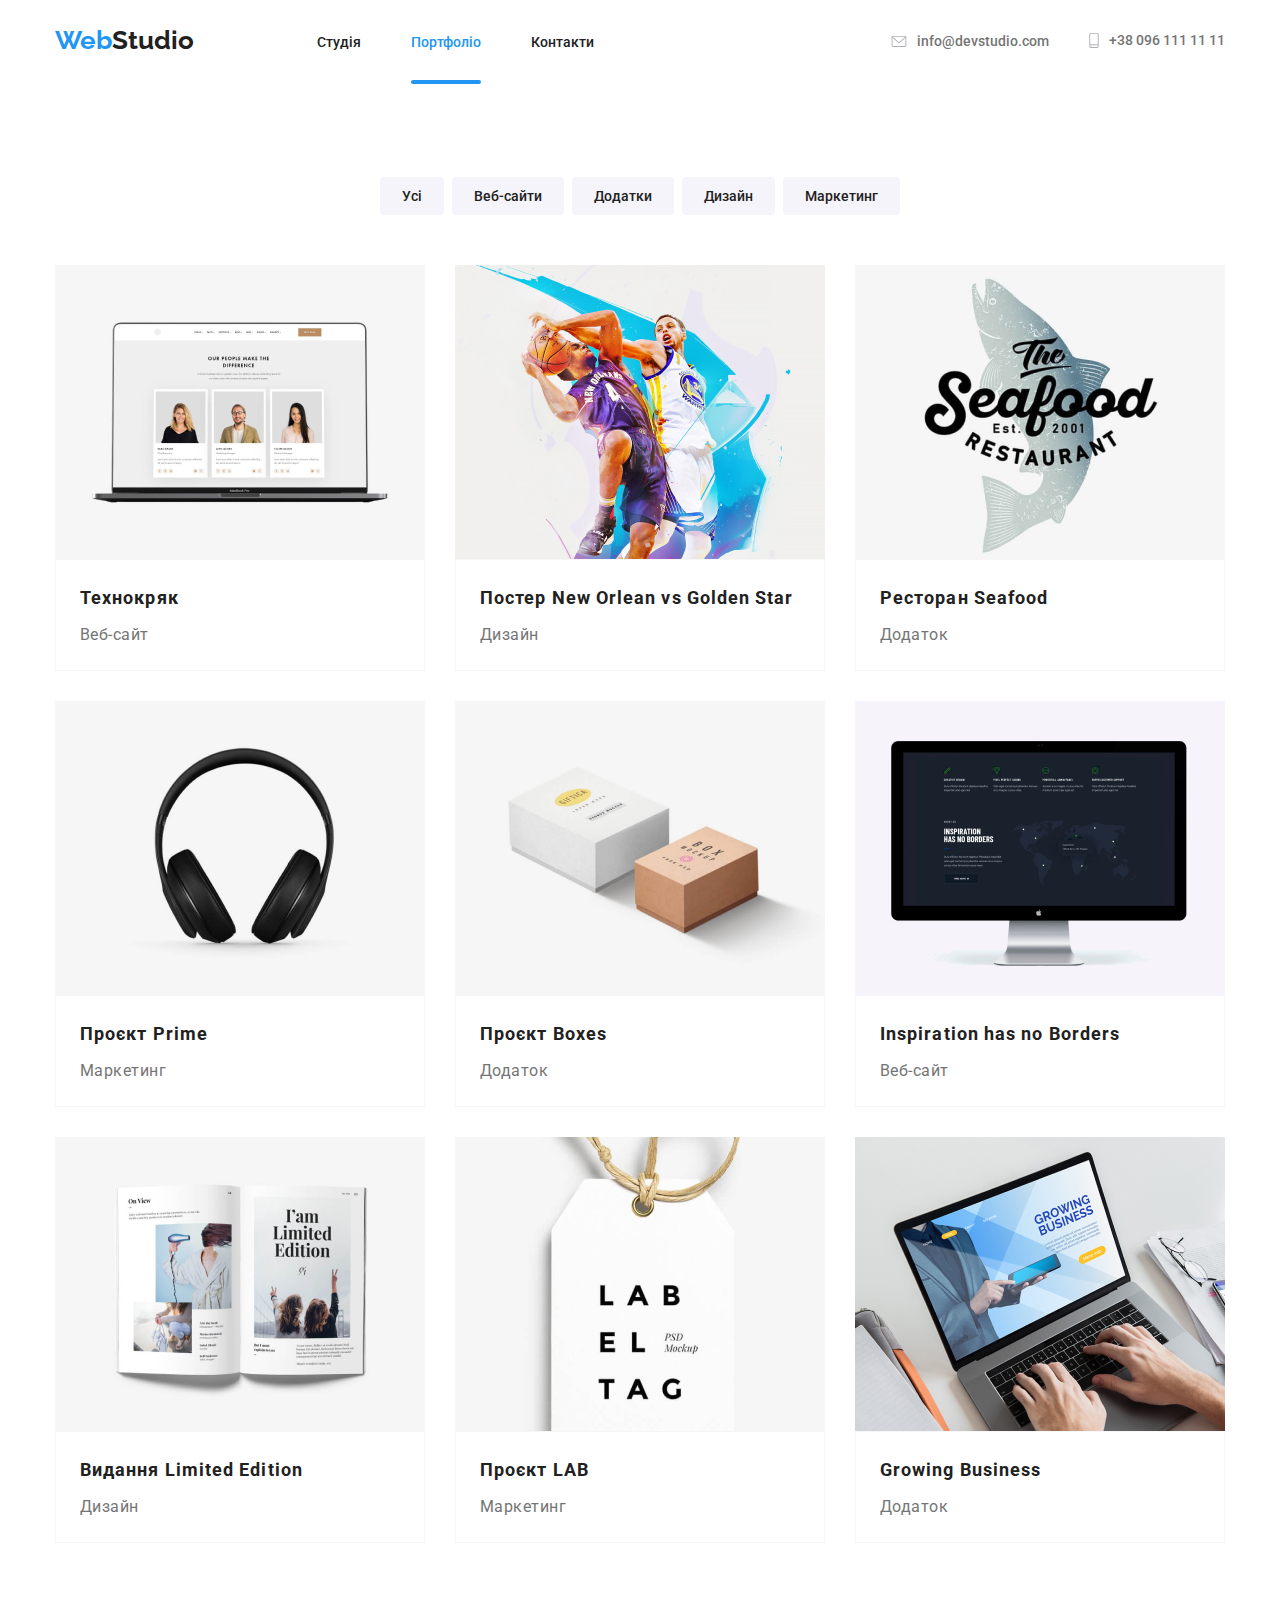
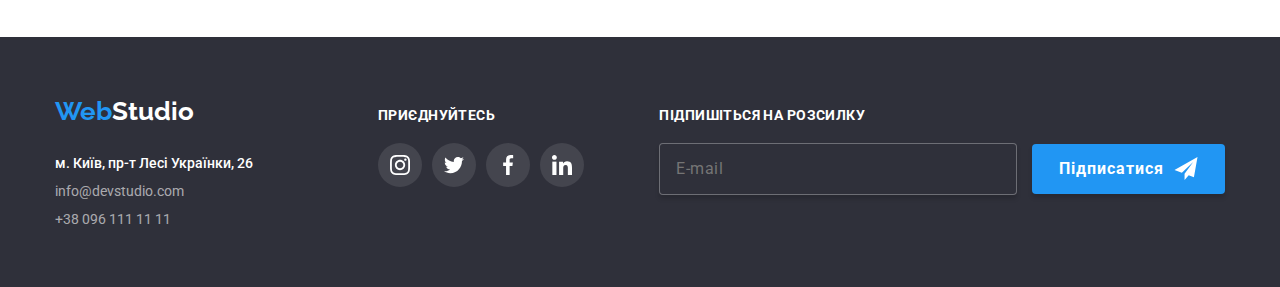
==== commit 64d94890: "suka accidently drop Lab4 folder instead of Lab7" ====
--- a/portfolio.html
+++ b/portfolio.html
@@ -4,7 +4,7 @@
     <head>
         <meta charset="utf-8">
         <meta name="viewport" content="width=device-width, initial-scale=1.0">
-        <title>Lab 2</title>
+        <title>Lab 7</title>
         <link rel="stylesheet" href="css/style.css">
         <link rel="stylesheet" href="css/modern-normalize.css">
         <link rel="icon" href="images/icon.png">
@@ -14,186 +14,216 @@
     </head>
     <body>
         <header>
-            <div class="container_header">
-                <div class="logo_second_half">
-                    <a href = '#' class="logo"><span class="logo_first_half">Web</span>Studio</a>
-                </div>
-                <nav>
-                    <ul class="navigation_panel">
-                        <li><a href = '#' class="navigation_panel_item_active">Студія</a></li>
-                        <li><a href = 'portfolio.html' class="navigation_panel_item">Портфоліо</a></li>
-                        <li><a href = '#' class="navigation_panel_item">Контакти</a></li>
+            <div class="burger burger_close" open-menu>
+              <span></span>
+            </div>
+            <div class="menu_android closed" menu>
+              <nav>
+                <ul class="navigation_android">
+                    <li><a href = 'index.html' class="navigation__item_android">Студія</a></li>
+                    <li><a href = 'portfolio.html' class="navigation__item_android active">Портфоліо</a></li>
+                    <li><a href = '#' class="navigation__item_android">Контакти</a></li>
+                </ul>
+              </nav>
+              <div style="margin-top: auto;">
+                <ul class="info_android">
+                  <li>
+                    <a href="tel:+380961111111" class="info_android-tel">
+                    +38 096 111 11 11</a></li>
+                  <li  class="info_android-email">
+                    <a href="mailto:info@devstudio.com"  class="info_android-email">
+                    info@devstudio.com</a>
+                  </li>                
+                </ul>
+              </div>
+              <div>
+              <ul class="menu__social">
+                <li class="menu__social_item border">Intagram</li>
+                <li class="menu__social_item border">Twitter</li>
+                <li class="menu__social_item border">Facebook</li>
+                <li>LinkedIn</li>
+              </ul>
+              </div>
+            </div>
+              <div class="container_header">
+                  <div class="logo">
+                      <a href = 'index.html'><span class="logo__blue">Web</span>Studio</a>
+                  </div>
+                  <nav>
+                      <ul class="navigation">
+                          <li><a href = 'index.html' class="navigation__item">Студія</a></li>
+                          <li><a href = 'portfolio.html' class="navigation__item_active">Портфоліо</a></li>
+                          <li><a href = '#' class="navigation__item">Контакти</a></li>
+                      </ul>
+                  </nav>
+                  <ul class="info">
+                      <li>
+                        <a href="mailto:info@devstudio.com" class="info__item">
+                        <svg width="16" height="12px" class="info__icon  icon">
+                          <use href="./images/svg/icons.svg#mail"></use>
+                        </svg>
+                        info@devstudio.com</a></li>
+                      <li><a href="tel:+380961111111" class="info__item">
+                        <svg width="10" height="16px" class="info__icon icon">
+                          <use href="./images/svg/icons.svg#phone"></use>
+                        </svg>
+                        +38 096 111 11 11</a></li>
+                  </ul>
+              </div>
+          </header>
+        <main class="main">
+            <section class="section_portfolio">
+                <div class="container">
+                    <ul class="nav-port" nav>
+                        <li><button type="button" class="nav-port__button" data-f="all" button>Усі</button></li>
+                        <li><button type="button" class="nav-port__button" data-f="web" button>Веб-сайти</button></li>
+                        <li><button type="button" class="nav-port__button" data-f="app" button>Додатки</button></li>
+                        <li><button type="button" class="nav-port__button" data-f="des" button>Дизайн</button></li>
+                        <li><button type="button" class="nav-port__button" data-f="mar" button>Маркетинг</button></li>
                     </ul>
-                </nav>
-                <ul class="panel_info">
-                    <li>
-                      <a href="mailto:info@devstudio.com" class="info_panel_item">
-                      <svg width="16" height="12px" class="panel_icon">
-                        <use href="./images/svg/icons.svg#mail"></use>
-                      </svg>
-                      info@devstudio.com</a></li>
-                    <li><a href="tel:+380961111111" class="info_panel_item">
-                      <svg width="10" height="16px" class="panel_icon">
-                        <use href="./images/svg/icons.svg#phone"></use>
-                      </svg>
-                      +38 096 111 11 11</a></li>
-                </ul>
-            </div>
-        </header>
-        <main class="main">
-            <section class="portfolio">
-                <div class="container">
-                    <ul class="navigation_portfolio">
-                        <li><button type="button" class="portfolio_button">Усі</button></li>
-                        <li><button type="button" class="portfolio_button">Веб-сайти</button></li>
-                        <li><button type="button" class="portfolio_button">Додатки</button></li>
-                        <li><button type="button" class="portfolio_button">Дизайн</button></li>
-                        <li><button type="button" class="portfolio_button">Маркетинг</button></li>
-                    </ul>
-                <ul class="cards">
-                
-                <li class="portfolio_card">
-                    <div class="portfolio_image">
+                <ul class="commissions">
+                <li class="commission web">
+                    <div class="commission-top">
                         <img src="images/technocrack.jpg" alt="Технокряк" width="370" height="294">
-                        <div class="overlay"><p>Ресурс пропонує комплексні пропозиції з різним рівнем функціоналу та сервісів. Все це дозволить відвідувачу отримати вичерпні відомості про компанію чи приватну особу.</p>      
-                        </div>
-                    </div>
-                    <div class="portfolio_card_bottom">
-                        <p class="card_title">Технокряк</p>
-                        <p class="card_soft_title">Веб-сайт</p>
-                    </div>
-                </li>
-                <li class="portfolio_card">
-                    <div class="portfolio_image">
+                        <div class="commission-top__overlay"><p>Ресурс пропонує комплексні пропозиції з різним рівнем функціоналу та сервісів. Все це дозволить відвідувачу отримати вичерпні відомості про компанію чи приватну особу.</p>      
+                        </div>
+                    </div>
+                    <div class="commission-bot">
+                        <p class="commission-bot__title">Технокряк</p>
+                        <p class="commission-bot__sub-title">Веб-сайт</p>
+                    </div>
+                </li>
+                <li class="commission des">
+                    <div class="commission-top">
                         <img src="images/poster.jpg" alt="Постер New Orlean vs Golden Star" width="370" height="294">
-                        <div class="overlay"><p>Ресурс пропонує комплексні пропозиції з різним рівнем функціоналу та сервісів. Все це дозволить відвідувачу отримати вичерпні відомості про компанію чи приватну особу.</p>        
-                        </div>
-                    </div>
-                    <div class="portfolio_card_bottom">
-                        <p class="card_title">Постер New Orlean vs Golden Star</p>
-                        <p class="card_soft_title">Дизайн</p>
-                    </div>
-                </li>
-                <li class="portfolio_card">
-                    <div class="portfolio_image">
+                        <div class="commission-top__overlay"><p>Ресурс пропонує комплексні пропозиції з різним рівнем функціоналу та сервісів. Все це дозволить відвідувачу отримати вичерпні відомості про компанію чи приватну особу.</p>        
+                        </div>
+                    </div>
+                    <div class="commission-bot">
+                        <p class="commission-bot__title">Постер New Orlean vs Golden Star</p>
+                        <p class="commission-bot__sub-title">Дизайн</p>
+                    </div>
+                </li>
+                <li class="commission app">
+                    <div class="commission-top">
                         <img src="images/seafood.jpg" alt="Ресторан Seafood" width="370" height="294">
-                        <div class="overlay"><p>Ресурс пропонує комплексні пропозиції з різним рівнем функціоналу та сервісів. Все це дозволить відвідувачу отримати вичерпні відомості про компанію чи приватну особу.</p>        
-                        </div>
-                    </div>
-                    <div class="portfolio_card_bottom">
-                        <p class="card_title">Ресторан Seafood</p>
-                        <p class="card_soft_title">Додаток</p>
-                    </div>
-                </li>
-                <li class="portfolio_card">
-                    <div class="portfolio_image">
+                        <div class="commission-top__overlay"><p>Ресурс пропонує комплексні пропозиції з різним рівнем функціоналу та сервісів. Все це дозволить відвідувачу отримати вичерпні відомості про компанію чи приватну особу.</p>        
+                        </div>
+                    </div>
+                    <div class="commission-bot">
+                        <p class="commission-bot__title">Ресторан Seafood</p>
+                        <p class="commission-bot__sub-title">Додаток</p>
+                    </div>
+                </li>
+                <li class="commission mar">
+                    <div class="commission-top">
                         <img src="images/prime.jpg" alt="Проєкт Prime" width="370" height="294">
-                        <div class="overlay"><p>Ресурс пропонує комплексні пропозиції з різним рівнем функціоналу та сервісів. Все це дозволить відвідувачу отримати вичерпні відомості про компанію чи приватну особу.</p>        
-                        </div>
-                    </div>
-                    <div class="portfolio_card_bottom">
-                        <p class="card_title">Проєкт Prime</p>
-                        <p class="card_soft_title">Маркетинг</p>
-                    </div>
-                </li>
-                <li class="portfolio_card">
-                    <div class="portfolio_image">
+                        <div class="commission-top__overlay"><p>Ресурс пропонує комплексні пропозиції з різним рівнем функціоналу та сервісів. Все це дозволить відвідувачу отримати вичерпні відомості про компанію чи приватну особу.</p>        
+                        </div>
+                    </div>
+                    <div class="commission-bot">
+                        <p class="commission-bot__title">Проєкт Prime</p>
+                        <p class="commission-bot__sub-title">Маркетинг</p>
+                    </div>
+                </li>
+                <li class="commission app">
+                    <div class="commission-top">
                         <img src="images/boxes.jpg" alt="Проєкт Boxes" width="370" height="294">
-                        <div class="overlay"><p>Ресурс пропонує комплексні пропозиції з різним рівнем функціоналу та сервісів. Все це дозволить відвідувачу отримати вичерпні відомості про компанію чи приватну особу.</p>        
-                        </div>
-                    </div>
-                    <div class="portfolio_card_bottom">
-                        <p class="card_title">Проєкт Boxes</p>
-                     <p class="card_soft_title">Додаток</p>
-                    </div>
-                </li>
-                <li class="portfolio_card">
-                    <div class="portfolio_image">
+                        <div class="commission-top__overlay"><p>Ресурс пропонує комплексні пропозиції з різним рівнем функціоналу та сервісів. Все це дозволить відвідувачу отримати вичерпні відомості про компанію чи приватну особу.</p>        
+                        </div>
+                    </div>
+                    <div class="commission-bot">
+                        <p class="commission-bot__title">Проєкт Boxes</p>
+                     <p class="commission-bot__sub-title">Додаток</p>
+                    </div>
+                </li>
+                <li class="commission web">
+                    <div class="commission-top">
                         <img src="images/inspiration.jpg" alt="Inspiration has no Borders" width="370" height="294">
-                        <div class="overlay"><p>Ресурс пропонує комплексні пропозиції з різним рівнем функціоналу та сервісів. Все це дозволить відвідувачу отримати вичерпні відомості про компанію чи приватну особу.</p>        
-                        </div>
-                    </div>
-                    <div class="portfolio_card_bottom">
-                        <p class="card_title">Inspiration has no Borders</p>
-                        <p class="card_soft_title">Веб-сайт</p>
-                    </div>
-                    </li>
-                <li class="portfolio_card">
-                    <div class="portfolio_image">
+                        <div class="commission-top__overlay"><p>Ресурс пропонує комплексні пропозиції з різним рівнем функціоналу та сервісів. Все це дозволить відвідувачу отримати вичерпні відомості про компанію чи приватну особу.</p>        
+                        </div>
+                    </div>
+                    <div class="commission-bot">
+                        <p class="commission-bot__title">Inspiration has no Borders</p>
+                        <p class="commission-bot__sub-title">Веб-сайт</p>
+                    </div>
+                    </li>
+                <li class="commission des">
+                    <div class="commission-top">
                         <img src="images/limeted.jpg" alt="Видання Limited Edition" width="370" height="294">
-                        <div class="overlay"><p>Ресурс пропонує комплексні пропозиції з різним рівнем функціоналу та сервісів. Все це дозволить відвідувачу отримати вичерпні відомості про компанію чи приватну особу.</p>        
-                        </div>
-                    </div>
-                    <div class="portfolio_card_bottom">
-                        <p class="card_title">Видання Limited Edition</p>
-                        <p class="card_soft_title">Дизайн</p>
-                    </div>
-                </li>
-                <li class="portfolio_card">
-                    <div class="portfolio_image">
+                        <div class="commission-top__overlay"><p>Ресурс пропонує комплексні пропозиції з різним рівнем функціоналу та сервісів. Все це дозволить відвідувачу отримати вичерпні відомості про компанію чи приватну особу.</p>        
+                        </div>
+                    </div>
+                    <div class="commission-bot">
+                        <p class="commission-bot__title">Видання Limited Edition</p>
+                        <p class="commission-bot__sub-title">Дизайн</p>
+                    </div>
+                </li>
+                <li class="commission mar">
+                    <div class="commission-top">
                         <img src="images/lab.jpg" alt="Проєкт LAB" width="370" height="294">
-                        <div class="overlay"><p>Ресурс пропонує комплексні пропозиції з різним рівнем функціоналу та сервісів. Все це дозволить відвідувачу отримати вичерпні відомості про компанію чи приватну особу.</p>        
-                        </div>
-                    </div>
-                    <div class="portfolio_card_bottom">
-                        <p class="card_title">Проєкт LAB</p>
-                        <p class="card_soft_title">Маркетинг</p>
-                    </div>
-                </li>
-                <li class="portfolio_card">
-                    <div class="portfolio_image">
+                        <div class="commission-top__overlay"><p>Ресурс пропонує комплексні пропозиції з різним рівнем функціоналу та сервісів. Все це дозволить відвідувачу отримати вичерпні відомості про компанію чи приватну особу.</p>        
+                        </div>
+                    </div>
+                    <div class="commission-bot">
+                        <p class="commission-bot__title">Проєкт LAB</p>
+                        <p class="commission-bot__sub-title">Маркетинг</p>
+                    </div>
+                </li>
+                <li class="commission app">
+                    <div class="commission-top">
                         <img src="images/busines.jpg" alt="Growing Business" width="370" height="294">
-                        <div class="overlay"><p>Ресурс пропонує комплексні пропозиції з різним рівнем функціоналу та сервісів. Все це дозволить відвідувачу отримати вичерпні відомості про компанію чи приватну особу.</p>        
-                        </div>
-                    </div>
-                    <div class="portfolio_card_bottom">
-                    <p class="card_title">Growing Business</p>
-                    <p class="card_soft_title">Додток</p>
+                        <div class="commission-top__overlay"><p>Ресурс пропонує комплексні пропозиції з різним рівнем функціоналу та сервісів. Все це дозволить відвідувачу отримати вичерпні відомості про компанію чи приватну особу.</p>        
+                        </div>
+                    </div>
+                    <div class="commission-bot">
+                    <p class="commission-bot__title">Growing Business</p>
+                    <p class="commission-bot__sub-title">Додаток</p>
                     </div>
                 </li>
             </div>
             </ul>
         </section>
         </main>
-        <footer class="footer_section">
+        <footer class="section_footer">
             <div class="container_footer"> 
-                <div class="container_footer_info">
-                  <div class="logo_second_half_footer">
-                    <a href = 'index.html' class="logo_footer"><span class="logo_first_half">Web</span>Studio</a>
+                <div class="footer-info">
+                  <div class="logo_footer">
+                    <a href = 'index.html' class="logo__link"><span class="logo__blue">Web</span>Studio</a>
                   </div>
-                  <address class="address_info">            
-                    <p class="address">м. Київ, пр-т Лесі Українки, 26</p>
-                    <p class="footer_info"><a href="mailto:info@devstudio.com" class="footer_text">info@devstudio.com</a></p>
-                    <p class="footer_info"><a href="tel:+380961111111" class="footer_text">+38 096 111 11 11</a></p>
+                  <address class="address">            
+                    <p class="address__city">м. Київ, пр-т Лесі Українки, 26</p>
+                    <p class="address__info"><a href="mailto:info@devstudio.com" class="address__text">info@devstudio.com</a></p>
+                    <p class="address__info"><a href="tel:+380961111111" class="address__text">+38 096 111 11 11</a></p>
                   </address>
                 </div>
                 <div>
-                  <h2 class="join">приєднуйтесь</h2>
-                  <ul class="socials_footer">
+                  <h2 class="footer-title">приєднуйтесь</h2>
+                  <ul class="socials">
                     <li class="bg_inst">
-                      <a href="instagram.com" class="socials_list_item_instagram">
-                      <svg class="social_icon">
+                      <a href="instagram.com" class="socials__instagram">
+                      <svg class="socials__icon">
                         <use href="./images/svg/icons.svg#instagram"></use>    
                       </svg>
                     </a>
                     </li>
                     <li>
-                      <a href="twitter.com" class="socials_list_item twitter">
-                      <svg class="social_icon">
+                      <a href="twitter.com" class="socials__item_footer twitter">
+                      <svg class="socials__icon">
                         <use href="./images/svg/icons.svg#twitter"></use>    
                       </svg>
                     </a>
                     </li>
                     <li>
-                        <a href="facebook.com" class="socials_list_item facebook">
-                      <svg class="social_icon">
+                        <a href="facebook.com" class="socials__item_footer facebook">
+                      <svg class="socials__icon">
                         <use href="./images/svg/icons.svg#facebook"></use>    
                     </svg>
                   </a>
                     </li>
                     <li>
-                      <a href="linkedin.com" class="socials_list_item linkedin">
-                      <svg class="social_icon">
+                      <a href="linkedin.com" class="socials__item_footer linkedin">
+                      <svg class="socials__icon">
                         <use href="./images/svg/icons.svg#linkedin"></use>    
                     </svg>
                   </a>
@@ -201,13 +231,13 @@
               </ul>
                 </div>
                   <div class="container_footer_mailing">
-                  <h2 class="join">підпишіться на розсилку</h2>
-                  <form action="">
-                    <input type="email" class="mailing" placeholder="E-mail">
-                      <button type="submit" class="mailing_button">
-                      <div class="mailing_button_div">
+                  <h2 class="footer-title">підпишіться на розсилку</h2>
+                  <form action="#" class="form">
+                    <input type="email" class="form__mailing" placeholder="E-mail" required>
+                      <button type="submit" class="form__button">
+                      <div class="form__submit">
                           Підписатися
-                          <svg class="telegram" width="24px" height="24px">
+                          <svg class="form_icon" width="24px" height="24px">
                             <use href="./images/svg/icons.svg#telegram"></use>    
                           </svg>
                       </div>
@@ -216,5 +246,7 @@
                 </div>
               </div>
         </footer>
+        <script src="./js/menu.js"></script>
+        <script src="./js/filter.js"></script>
     </body>
 </html>
--- a/css/style.css
+++ b/css/style.css
@@ -1,855 +1,1458 @@
-:root{
-    --main_color: #212121;
-    --second_color: #2196F3;
-    --hover_color:#1c81d4;
-    --third_color: #757575;
-    --ligh_gray:#F5F4FA;
-    --border_color:#f6f6f6;
-    --icon_color:#AFB1B8;
-    --footer_color:#2F303A;
-}
-a{
-    text-decoration: none;
-    cursor: pointer
-}
-button{
-    cursor: pointer;
-}
-li{
-    list-style-type: none;
-}
-img{
-    display: block;
-    z-index: 1;
-}
-ul{
-    padding-left: 0px;
-    margin: 0 auto;
-}
-body{
-    font-family: Roboto, sans-serif;
-    color: var(--main_color);
-    text-decoration: none;
-    font-size: 14px;
-    font-weight: 500;
-}
-header{
-    border-bottom: 1px solid var(--border_color);
-}
-header.icon{
-    margin-right: 10px;
-}
-.icon_features{
-    width: 70px;
-    height: 70px;
-}
-
-*,
-::before,
-::after {
-    box-sizing: border-box;
-    /* border: 1px solid red; */
-}
-
-a{
-    color: var(--main_color);
-    margin: 0 auto;
-}
-.logo_footer{
-    color: white;
-}
-p{
-    margin: 0 auto;
-    font-style: normal;
-}
-.logo_first_half{
-    font-family: Raleway;
-    color:var(--second_color);
-    font-weight: 700;
-    font-size: 26px;
-    text-decoration: none;
-}
-.logo_second_half{
-    font-family: Raleway;
-    color: var(--main_color);
-    font-weight: 700;
-    font-size: 26px;
-    text-decoration: none;
-    padding-top: 24px;
-    padding-bottom: 25px;
-    margin-right: 93px;
-}
-.container{
-    display: flex;
-    flex-wrap: wrap;
-    padding: 0 15px;
-    margin: 0 auto;
-    gap: 30px;
-    max-width: 1200px;
-}
-.container_header{
-    display: flex;
-    flex-direction: row;
-    flex-wrap: wrap;
-    align-items: center;
-    padding-left: 15px;
-    padding-right: 15px;
-    margin-left: auto;
-    margin-right: auto;
-    max-width: 1200px;
-}
-.container_footer{
-    display: flex;
-    flex-wrap: wrap;
-    padding: 0 15px;
-    margin: 0 auto;
-    max-width: 1200px;
-    align-items: baseline;
-}
-.portfolio{
-    padding-top: 94px;
-    padding-bottom: 94px;
-}
-.cards{
-    display: flex;
-    flex-direction: row;
-    flex-wrap: wrap;
-    gap: 30px;
-    padding-left: 215px;
-}
-.navigation_panel{
-    display: flex;
-    gap: 50px;
-    flex-direction: row;
-    margin-top: 0px;
-    margin-left: 0px;
-}
-.navigation_panel_item{
-    color: var(--main_color);
-    list-style-type: none;
-    padding: 32px 0 32px 0;
-    position: relative;
-}
-.navigation_panel_item_active{
-    color: var(--second_color);
-    list-style-type: none;
-    position: relative;
-    padding: 32px 0 32px 0;
-}
-.navigation_panel_item_active::after{
-    position: absolute;
-    content: "";
-    height: 4px;
-    width: 100%;
-    border-radius: 2px;
-    bottom: -2px;
-    left: 0px;
-    background-color: var(--second_color);
-}
-.navigation_panel_item:hover,
-.navigation_panel_item:focus{
-    color: var(--second_color);
-    transition: 300ms;
-}
-.navigation_panel_item:hover::after{
-    position: absolute;
-    content: "";
-    height: 4px;
-    width: 100%;
-    border-radius: 2px;
-    bottom: -2px;
-    left: 0px;
-    background-color: var(--second_color);
-    transition: 300ms ease-in;
-}
-.panel_info{
-    padding-top: 32px;
-    padding-bottom: 32px;
-    display: flex;
-    gap: 40px;
-    margin-right: 0;
-    margin-left: auto;
-    align-items: center;
-}
-.info_panel_item{
-    color:var(--third_color);
-    display: inline-flex;
-    transition: 300ms ease-in;
-    align-items: center;
-}
-.info_panel_item:hover,
-.info_panel_item:focus{
-    color: var(--second_color);
-    transition: 300ms;
-}
-.info_panel_item:hover .panel_icon{
-    fill:var(--second_color);
-    transition: 250ms ease-in;
-}
-.panel_icon{
-    fill: var(--icon_color);
-    margin-right: 10px;
-}
-.open_section{
-    background-color: var(--footer_color);
-    width: 100%;
-    text-align: center;
-}
-.hero{
-    padding-top: 200px;
-    padding-bottom: 200px;
-    background-image: linear-gradient(rgba(47, 48, 58, 0.40), rgba(47, 48, 58, 0.40)), url(../images/hero_bg.jpg);
-    background-repeat: no-repeat;
-    background-size: cover;
-}
-
-.open_text{
-    max-width: 700px;
-    text-align: center;
-    color: white;
-    font-size: 44px;
-    font-style: normal;
-    font-weight: 900;
-    text-transform: uppercase;
-    margin: 0 auto;
-    margin-bottom: 30px;
-}
-.hero_button{
-    border-radius: 4px;
-    background: var(--second_color);
-    color:white;
-    font-size: 16px;
-    letter-spacing: 0.96px;
-    line-height: 187.5%;
-    font-weight: 700;
-    padding: 10px 24px 10px 24px;
-    border-radius: 5px;
-    box-shadow: 0px 4px 4px 0px rgba(0, 0, 0, 0.15);
-    border: none;
-    cursor: pointer;
-    transition: 300ms ease-in;
-}
-.hero_button:hover, .modal_submit:hover{
-    background-color: var(--hover_color);
-    transition: 300ms ease-in;
-}
-.sections{
-    padding-top: 94px;
-    padding-bottom: 94px;
-}
-.our_team{
-    background-color: var(--ligh_gray);
-    padding-top: 94px;
-    padding-bottom: 94px;
-}
-.sections:last-of-type{
-    background-color: var(--ligh_gray);
-    padding-top: 94px;
-}
-.work{
-    padding-bottom: 94px;
-}
-.work_list{
-    position: relative;
-}
-.work_div{
-    color: white;
-    font-weight: 700;
-    text-transform: uppercase;
-    position: absolute;
-    text-align: center;
-    padding: 27px 0 27px 0;
-    max-height: 70px;
-    width: 100%;
-    background: rgba(47, 48, 58, 0.80);
-    bottom: 0%;
-}
-.features_div{
-    display: flex;
-    align-items: center;
-    justify-content: center;
-    background-color: var(--ligh_gray);
-    max-height: 120px;
-    margin-bottom: 30px;
-    padding: 25px 100px 25px 100px;
-}
-.little_title{
-    color: var(--main_color);
-    text-transform: uppercase;
-    font-weight: 700;
-    font-size: 14px;
-    margin: 0 auto;
-    margin-bottom: 10px;
-}
-.wrong{
-    color: var(--third_color);
-    font-size: 14px;
-    font-weight: 400;
-    line-height: 24px;
-    letter-spacing: 0.42px;
-}
-.first_text{
-    color: var(--third_color);
-    font-weight: 400;
-    max-width: 270px;
-}
-.big_title{
-    color: var(--main_color);
-    font-size: 36px;
-    font-weight: 700;
-    text-align: center;
-    margin: 0 auto;
-    margin-bottom: 50px;
-}
-.name_in_card{
-    color: var(--main_color);
-    font-size: 16px;
-    text-align: center;
-    margin: 0 auto;
-}
-.occupation{
-    color: var(--third_color);
-    font-size: 16px;
-    font-weight: 400;
-    text-align: center;
-    margin-top: 10px;
-}
-.worker_card{
-    background-color: white;
-    border-radius: 0px 0px 4px 4px;
-    box-shadow: 0px 2px 1px 0px rgba(0, 0, 0, 0.20), 0px 1px 1px 0px rgba(0, 0, 0, 0.14), 0px 1px 3px 0px rgba(0, 0, 0, 0.12);
-}
-.bottom_of_card{
-    padding: 30px 0 30px 0;
-}
-.socials{
-    display: flex;
-    justify-content: center;
-    gap: 10px;
-    margin-top: 16px;
-    
-}
-.socials_list_item{
-    background: white;
-    width: 44px;
-    height: 44px;
-    padding: 12px 12px 12px 12px;
-    border-radius: 22px;
-    transition-duration: 250ms;
-    z-index: 1;
-    display: block;
-    position: relative;
-}
-.socials_list_item_instagram {
-    position: relative;
-    display: block;
-    width: 44px;
-    height: 44px;
-    padding: 12px 12px 12px 12px;
-    border-radius: 22px;
-    background-image: white;
-    z-index: 2;
-    fill: var(--icon_color);
-  }
-  
-.socials_list_item_instagram::before {
-    position: absolute;
-    content: "";
-    inset: 0; 
-    border-radius: 22px;
-    background-image: radial-gradient(circle at 30% 107%, #fdf497 0%, #fdf497 5%, #fd5949 45%,#d6249f 60%,#285AEB 90%);
-    z-index: 1;
-    opacity: 0;
-    transition: opacity 0.25s linear;
-  }
-  
-.socials_list_item_instagram:hover::before {
-    opacity: 1;
-  }
-.socials_list_item_instagram:hover .social_icon{
-    fill: white;
-}
-.twitter:hover{
-    background-color: #1DA1F2;
-
-}
-.facebook:hover{
-    background-color: #4267B2;
-
-}
-.linkedin:hover{
-    background-color: #0077B5;
-
-}
-.socials_list_item:hover .social_icon{
-    fill: white;
-}
-.social_icon{
-    width: 20px;
-    height: 20px;
-    fill:var(--icon_color);
-    z-index: 2;
-    position: absolute;
-}
-footer .social_icon{
-    fill: white;
-}
-footer .socials_list_item{
-    background-color: rgba(255, 255, 255, 0.10);
-}
-.bg_inst{
-    background-color: rgba(255, 255, 255, 0.10);
-    border-radius: 22px;
-}
-.clients{
-    padding: 94px 0 94px 0;
-    font-weight: 700;
-    font-size: 36px;
-}
-.ab{
-    position: absolute;
-    top: 2px;
-}
-.rel{
-    position: relative;
-}
-.client_logo_box{
-    border: 1px solid var(--icon_color);
-    border-radius: 4px;
-    padding: 16px 32px 16px 32px;
-    max-width: 170px;
-    max-height: 92px;
-    transition: 300ms ease-in;
-    display: inline-block;
-}
-.client_logo_box:hover{
-    border: 1px solid var(--second_color);
-    fill: var(--second_color);
-    transition-duration: 300ms;
-}
-.client_logo_box:hover .client_logo{
-    fill: var(--second_color);
-    transition-duration: 150ms;
-}
-.client_logo{
-    fill: var(--icon_color);
-    width: 106px;
-    height: 60px;
-    transition: 300ms ease-in;
-}
-.navigation_portfolio{
-    display: flex;
-    justify-content: center;
-    flex-wrap: wrap;
-    gap: 8px;
-    margin: 0 auto;
-    margin-bottom: 20px;
-}
-.cards{
-    display: flex;
-    flex-wrap: wrap;
-    margin: 0 auto;
-    gap: 30px;
-    max-width: 1200px;
-    padding: 0;
-}
-.portfolio_button{
-    background-color: var(--ligh_gray);
-    height: 38px;
-    border-radius: 4px;
-    border: none;
-    font-weight: 500;
-    padding: 6px 22px 6px 22px;
-    cursor: pointer;
-}
-.portfolio_button:hover{
-    background-color: var(--second_color);
-    box-shadow: 0px 2px 2px 0px rgba(0, 0, 0, 0.12), 0px 1px 2px 0px rgba(0, 0, 0, 0.08), 0px 3px 1px 0px rgba(0, 0, 0, 0.10);
-    color: white;
-    transition: 300ms;
-}
-.portfolio_button_text{
-    padding:6px 22px 6px 22px;
-}
-.portfolio_card{
-    max-width: 370px;
-}
-.portfolio_card:hover{
-    box-shadow: 1px 4px 6px 0px rgba(0, 0, 0, 0.16), 0px 4px 4px 0px rgba(0, 0, 0, 0.06), 0px 1px 1px 0px rgba(0, 0, 0, 0.12);
-    transition: 300ms;
-}
-.portfolio_image{
-    position: relative;
-    overflow: hidden;  
-}
-.overlay{
-    position: absolute;
-    left: 0px;
-    top: 0px;
-    width: 100%;
-    height: 100%;
-    background-color: rgba(33, 150, 243, 0.90);
-    transform: translateY(100%);
-    padding: 63px 24px 63px;
-    color: white;
-    font-size: 18px;
-    font-weight: 400;
-    line-height: 28px;
-    transition: 300ms ease-in;    
-}
-.portfolio_card:hover .overlay{
-    transform: translateY(0%);
-    transition: transform 250ms ease-out;
-}
-.card_title{
-    color: var(--main_color);
-    font-size: 18px;
-    font-weight: 700;
-    margin: 0 auto;
-    line-height: 36px; /* 200% */
-    letter-spacing: 1.08px;
-}
-.card_soft_title{
-    color: var(--third_color);
-    font-size: 16px;
-    font-weight: 400;
-    margin: 0 auto;
-    line-height: 30px; /* 187.5% */
-    letter-spacing: 0.48px;
-    margin-top: 4px;
-}
-.portfolio_card_bottom{
-    border: 1px solid var(--border_color);
-    padding: 20px 24px 20px 24px;
-    z-index: 3;
-}
-.container_footer_info{
-    margin-right: 70px;
-}
-.container_footer_mailing{
-    margin-left: auto;
-}
-.footer_section{
-    background-color: var(--footer_color);
-    width: 100%;
-    position: absolute;
-    padding: 60px 0 60px 0;
-}
-.logo_second_half_footer{
-    font-family: Raleway;
-    color: white;
-    font-weight: 700;
-    font-size: 26px;
-    text-decoration: none;
-}
-.address_info{
-    color: white;
-    margin: 0 0 0 0;
-    margin-top: 28px;
-
-}
-.address:hover{
-    color: var(--second_color);
-    transition: 300ms ease-in;
-    cursor: pointer;
-}
-.footer_info{
-    color:rgba(255, 255, 255, 0.60);
-    font-weight: 400;
-    line-height: 16px;
-    text-decoration: none;
-    font-style: normal;
-    margin: 0 auto;
-    margin-top: 12px;
-    margin-right: 94px;
-    cursor: pointer;
-}
-.footer_text:hover{
-    color: var(--second_color);
-    transition: 300ms ease-in;
-}
-.footer_text{
-    color:rgba(255, 255, 255, 0.60);
-}
-.join{
-    color: white;
-    font-family: Roboto;
-    font-size: 14px;
-    font-weight: 700;
-    text-transform: uppercase;
-    margin: 0 ;
-    letter-spacing: 0.42px;
-}
-.socials_footer{
-    display: flex;
-    gap: 10px;
-    margin-top: 20px;
-}
-.form_sub{
-    display: flex;
-}
-.mailing{
-    background-color: var(--footer_color);
-    flex-grow: 1;
-    margin-top: 20px;
-    padding: 15px 16px 15px 16px;
-    color: rgba(255, 255, 255, 0.60);
-    font-size: 16px;
-    font-style: normal;
-    font-weight: 400;
-    line-height: 20px;
-    letter-spacing: 0.48px;
-    outline: none;
-    border-radius: 4px;
-    border: 1px solid rgba(255, 255, 255, 0.30);
-    box-shadow: 0px 4px 4px 0px rgba(0, 0, 0, 0.15);
-    width: 358px;
-    color: white;
-}
-.mailing_button{
-    max-width: 200px;
-    padding: 10px 28px 10px 28px;
-    background-color: var(--second_color);
-    color: white;
-    margin-left: 12px;
-    font-size: 16px;
-    font-weight: 700;
-    line-height: 30px;
-    letter-spacing: 0.96px;
-    border: none;
-    box-shadow: 0px 4px 4px 0px rgba(0, 0, 0, 0.15);
-    border-radius: 4px;
-    display: inline;
-    transition: 300ms ease-in;
-}
-.mailing_button:hover{
-    background-color: var(--hover_color);
-    transition: 300ms ease-in;
-}
-.mailing_button_div{
-    display: flex;
-    align-items: center;
-}
-.telegram{
-    margin-left: 10px;
-    fill: white;
-}
-.backdrop{
-    display: flex;
-    position: fixed;
-    width: 100%;
-    height: 100%;
-    background-color: rgba(0, 0, 0, 0.20);
-    transition: 300ms ease-in;
-    z-index: 9999;
-}
-.modal{
-    display: block;
-    align-self: center;
-    min-width: 528px;
-    background-color: white;
-    margin: 0 auto;
-    padding: 40px;
-    position: relative;
-    border-radius: 4px;
-    background: #FFF;
-    box-shadow: 0px 2px 1px 0px rgba(0, 0, 0, 0.20), 0px 1px 1px 0px rgba(0, 0, 0, 0.14), 0px 1px 3px 0px rgba(0, 0, 0, 0.12);
-    transition: 300ms ease-in;
-}
-.exit{
-    position: absolute;
-    border: 1px solid var(--border_color);
-    width: 30px;
-    height: 30px;
-    right: 8px;
-    top: 8px;
-    border-radius: 15px;
-    background-color: white;
-    transition: 300ms ease-in;
-}
-.exit:hover{
-    border: 1px solid var(--second_color);
-    transition: 300ms ease-in;
-}
-.is-hidden{
-    opacity: 0;
-    pointer-events: none;
-}
-.modal_text{
-    color: var(--main_color);
-    text-align: center;
-    font-size: 20px;
-    font-weight: 700;
-    letter-spacing: 0.6px;
-    margin: 0 auto;
-    margin-bottom: 2px;
-}
-.modal_input{
-    height: 40px;
-    width: 100%;
-    border-radius: 4px;
-    border: 1px solid rgba(33, 33, 33, 0.20);
-    padding: 12px 12px 12px 42px;
-    transition: 300ms ease-in;
-}
-.modal_label{
-    color: var(--third_color);
-    font-size: 12px;
-    font-weight: 400;
-    letter-spacing: 0.12px;
-    margin: 10px 0 4px 0px;
-    display:inline-block;
-    transition: 300ms ease-in;
-}
-.modal_input_comment{
-    height: 120px;
-    width: 100%;
-    border-radius: 4px;
-    border: 1px solid rgba(33, 33, 33, 0.20);
-    padding: 12px 16px 12px 16px;
-    resize: none;
-}
-.modal_input_comment:hover,
-.modal_input_comment:focus{
-    border: 1px solid var(--second_color);
-    transition: 300ms;
-    outline: none;    
-}
-.modal__checkbox{
-    width: 15px;
-    height: 16px;
-    margin-right: 10px;
-    transition: 300ms ease-in;
-}
-/* CHECKBOX ANIMATION */
-.modal__check {
-    cursor: pointer;
-    position: relative;
-    margin: auto;
-    width: 18px;
-    height: 18px;
-    -webkit-tap-highlight-color: transparent;
-    transform: translate3d(0, 0, 0);
-  }
-  
-  .modal__check:before {
-    content: "";
-    position: absolute;
-    top: -15px;
-    left: -15px;
-    width: 48px;
-    height: 48px;
-    border-radius: 50%;
-    background: rgba(#223254, 0.03);
-    opacity: 0;
-    transition: opacity 0.2s ease;
-  }
-  
-  .modal__check svg {
-    position: relative;
-    z-index: 1;
-    fill: none;
-    stroke-linecap: round;
-    stroke-linejoin: round;
-    stroke: #C8CCD4;
-    stroke-width: 1.5;
-    transform: translate3d(0, 0, 0);
-    transition: all 0.2s ease;
-  }
-  
-  .modal__check svg path {
-    stroke-dasharray: 60;
-    stroke-dashoffset: 0;
-  }
-  
-  .modal__check svg polyline {
-    stroke-dasharray: 22;
-    stroke-dashoffset: 66;
-  }
-  
-  .modal__check:hover:before {
-    opacity: 1;
-  }
-  
-  .modal__check:hover svg {
-    stroke: #4285F4;
-  }
-  #cbx:checked + .modal__check svg {
-    stroke: #4285F4;
-  }
-  
-  #cbx:checked + .modal__check svg path {
-    stroke-dashoffset: 60;
-    transition: all 0.3s linear;
-  }
-  
-  #cbx:checked + .modal__check svg polyline {
-    stroke-dashoffset: 42;
-    transition: all 0.2s linear;
-    transition-delay: 0.15s;
-  }
-/* CHECKBOX ANIMATION */
-.contract{
-    position: relative;
-    text-align: center;
-    color: var(--third_color);
-    font-size: 14px;
-    font-weight: 400;
-    line-height: 171.429%;
-    letter-spacing: 0.42px;
-    margin-top: 20px;
-    padding: 11px 12px 11px;
-}
-.conditions{
-    color: var(--second_color);
-    text-decoration: underline;
-}
-.a{
-    display: flex;
-    width: 100%;
-    height: 100%;
-}
-.modal_submit{
-    background-color: var(--second_color);
-    padding: 10px 52px 10px 52px;
-    color: white;
-    text-align: center;
-    font-size: 16px;
-    font-weight: 700;
-    line-height: 30px;
-    letter-spacing: 0.96px;
-    margin-top: 30px;
-    border: none;
-    border-radius: 4px;
-    box-shadow: 0px 4px 4px 0px rgba(0, 0, 0, 0.15);
-    cursor: pointer;
-}
-.button{
-    text-align: center;
-}
-.input_icon{
-    display: inline-block;
-    position: absolute;
-    top: 11px;
-    left: 12px;
-    fill: var(--main_color);
-    transition: 300ms ease-in;
-}
-.rel{
-    position: relative;
-}
-.modal_input:focus{
-    border: 1px solid var(--second_color);
-    transition: 300ms;
-    outline: none;
-}
-.modal_input:focus+.input_icon,
-.modal_input:hover+.input_icon{
-    fill: var(--second_color) !important;
-    transition: 300ms;
-}
-.modal_input:hover{
-    border: 1px solid var(--second_color);
-    transition: 300ms;
-}
-/* Кнопка закриття */
+a {
+	text-decoration: none;
+	cursor: pointer;
+	color: #212121;
+}
+
+button {
+	cursor: pointer;
+}
+
+li {
+	list-style-type: none;
+}
+
+img {
+	display: block;
+	z-index: 1;
+}
+
+ul {
+	padding-left: 0px;
+	margin: 0 auto;
+}
+
+body {
+	font-family: Roboto, sans-serif;
+	color: var(--main_color);
+	text-decoration: none;
+	font-size: 14px;
+	font-weight: 500;
+}
+
+header {
+	position: relative;
+}
+
+* {
+	-webkit-box-sizing: border-box;
+	        box-sizing: border-box;
+}
+
+footer .socials__icon {
+	fill: white;
+}
+
+@media (max-width: 1024px) {
+	.modal {
+		min-width: 370px;
+	}
+	.modal__title {
+		max-width: 370px;
+	}
+	.modal__absolute {
+		width: 100%;
+		font-size: 12px;
+	}
+	.modal__li_checkbox {
+		text-align: inherit;
+	}
+}
+@media (max-width: 640px) {
+	.modal {
+		min-width: 370px !important;
+		max-width: 450px !important;
+	}
+	.modal__title {
+		max-width: 370px;
+	}
+	.modal__absolute {
+		width: 100%;
+		font-size: 12px;
+	}
+	.modal__li_checkbox {
+		text-align: inherit;
+	}
+}
+.modal {
+	display: block;
+	-ms-flex-item-align: center;
+	    -ms-grid-row-align: center;
+	    align-self: center;
+	min-width: 528px;
+	background-color: white;
+	margin: 0 auto;
+	padding: 40px;
+	position: relative;
+	border-radius: 4px;
+	background: white;
+	-webkit-box-shadow: 0px 2px 1px 0px rgba(0, 0, 0, 0.2), 0px 1px 1px 0px rgba(0, 0, 0, 0.14), 0px 1px 3px 0px rgba(0, 0, 0, 0.12);
+	        box-shadow: 0px 2px 1px 0px rgba(0, 0, 0, 0.2), 0px 1px 1px 0px rgba(0, 0, 0, 0.14), 0px 1px 3px 0px rgba(0, 0, 0, 0.12);
+	-webkit-transition: 300ms ease-in;
+	transition: 300ms ease-in;
+}
+.modal__absolute {
+	position: absolute;
+}
+.modal__title {
+	color: #212121;
+	text-align: center;
+	font-size: 20px;
+	font-weight: 700;
+	letter-spacing: 0.6px;
+	margin: 0 auto;
+	margin-bottom: 2px;
+}
+.modal__label {
+	color: #757575;
+	font-size: 12px;
+	font-weight: 400;
+	letter-spacing: 0.12px;
+	margin: 10px 0 4px 0px;
+	display: inline-block;
+	-webkit-transition: 300ms ease-in;
+	transition: 300ms ease-in;
+}
+.modal__checkbox-fix {
+	position: relative;
+}
+.modal__input {
+	height: 40px;
+	width: 100%;
+	border-radius: 4px;
+	border: 1px solid rgba(33, 33, 33, 0.2);
+	padding: 0 0 0 42px;
+	-webkit-transition: 300ms ease-in;
+	transition: 300ms ease-in;
+}
+.modal__input:hover, .modal__input:focus {
+	border: 1px solid #2196F3;
+	-webkit-transition: 300ms;
+	transition: 300ms;
+	outline: none;
+}
+.modal__input:hover + .modal__icon, .modal__input:focus + .modal__icon {
+	fill: #2196F3;
+	-webkit-transition: 300ms ease-in;
+	transition: 300ms ease-in;
+}
+.modal__icon {
+	display: inline-block;
+	position: absolute;
+	top: 11px;
+	left: 12px;
+	fill: #212121;
+	-webkit-transition: 300ms ease-in;
+	transition: 300ms ease-in;
+}
+.modal__textarea {
+	height: 120px;
+	width: 100%;
+	border-radius: 4px;
+	border: 1px solid rgba(33, 33, 33, 0.2);
+	padding: 12px 16px 12px 16px;
+	resize: none;
+}
+.modal__textarea:focus, .modal__textarea:hover {
+	border: 1px solid #2196F3;
+	outline: none;
+	-webkit-transition: 300ms ease-in;
+	transition: 300ms ease-in;
+}
+.modal__li_checkbox {
+	position: relative;
+	text-align: center;
+	color: #757575;
+	font-size: 14px;
+	font-weight: 400;
+	line-height: 171.429%;
+	letter-spacing: 0.42px;
+	margin-top: 20px;
+	padding: 11px 12px 11px;
+}
+.modal__li_button {
+	text-align: center;
+}
+.modal__check {
+	cursor: pointer;
+	position: relative;
+	margin: auto;
+	width: 18px;
+	height: 18px;
+	-webkit-tap-highlight-color: transparent;
+	-webkit-transform: translate3d(0, 0, 0);
+	        transform: translate3d(0, 0, 0);
+}
+.modal__check svg {
+	position: relative;
+	z-index: 1;
+	fill: none;
+	stroke-linecap: round;
+	stroke-linejoin: round;
+	stroke: #C8CCD4;
+	stroke-width: 1.5;
+	-webkit-transform: translate3d(0, 0, 0);
+	        transform: translate3d(0, 0, 0);
+	-webkit-transition: all 0.2s ease;
+	transition: all 0.2s ease;
+}
+.modal__check svg path {
+	stroke-dasharray: 60;
+	stroke-dashoffset: 0;
+}
+.modal__check svg polyline {
+	stroke-dasharray: 22;
+	stroke-dashoffset: 66;
+}
+.modal__check:hover::before {
+	opacity: 1;
+}
+.modal__check:hover svg {
+	stroke: #2196F3;
+}
+.modal__span {
+	color: #2196F3;
+	text-decoration: underline;
+}
+.modal__submit {
+	background-color: #2196F3;
+	color: white;
+	padding: 10px 52px 10px 52px;
+	border-radius: 4px;
+	text-align: center;
+	font-size: 16px;
+	font-weight: 700;
+	line-height: 30px;
+	letter-spacing: 0.96px;
+	margin-top: 30px;
+	border: none;
+	-webkit-box-shadow: 0px 4px 4px 0px rgba(0, 0, 0, 0.15);
+	        box-shadow: 0px 4px 4px 0px rgba(0, 0, 0, 0.15);
+	cursor: pointer;
+}
+.modal__submit:hover, .modal__submit:focus {
+	background-color: #1c81d4;
+	-webkit-transition: 300ms ease-in;
+	transition: 300ms ease-in;
+}
+.modal__exit-button {
+	position: absolute;
+	border: 1px solid #f6f6f6;
+	width: 30px;
+	height: 30px;
+	right: 8px;
+	top: 8px;
+	border-radius: 15px;
+	background-color: white;
+	-webkit-transition: 300ms ease-in;
+	transition: 300ms ease-in;
+}
+.modal__exit-button:hover, .modal__exit-button:focus {
+	border: 1px solid #2196F3;
+	-webkit-transition: 300ms ease-in;
+	transition: 300ms ease-in;
+}
+.modal__span-text {
+	margin-left: 9px;
+}
+
+#cbx:checked + .modal__check svg {
+	stroke: #4285F4;
+}
+
+#cbx:checked + .modal__check svg path {
+	stroke-dashoffset: 60;
+	-webkit-transition: all 0.3s linear;
+	transition: all 0.3s linear;
+}
+
+#cbx:checked + .modal__check svg polyline {
+	stroke-dashoffset: 42;
+	-webkit-transition: all 0.2s linear;
+	transition: all 0.2s linear;
+	-webkit-transition-delay: 0.15s;
+	        transition-delay: 0.15s;
+}
+
+#cbx:checked + .check svg {
+	stroke: #4285F4;
+}
+
+#cbx:checked + .check svg path {
+	stroke-dashoffset: 60;
+	-webkit-transition: all 0.3s linear;
+	transition: all 0.3s linear;
+}
+
+#cbx:checked + .check svg polyline {
+	stroke-dashoffset: 42;
+	-webkit-transition: all 0.2s linear;
+	transition: all 0.2s linear;
+	-webkit-transition-delay: 0.15s;
+	        transition-delay: 0.15s;
+}
+
+.backdrop {
+	display: -webkit-box;
+	display: -ms-flexbox;
+	display: flex;
+	position: fixed;
+	width: 100%;
+	height: 100%;
+	background-color: rgba(0, 0, 0, 0.2);
+	-webkit-transition: 300ms ease-in;
+	transition: 300ms ease-in;
+	z-index: 9999;
+}
+
+.is-hidden {
+	opacity: 0;
+	pointer-events: none;
+}
+
+@media (max-width: 1024px) {
+	.logo {
+		font-size: 26px !important;
+		margin-right: 0 !important;
+	}
+	.logo_foooter {
+		font-size: 24px !important;
+	}
+	.info {
+		-webkit-box-orient: vertical;
+		-webkit-box-direction: normal;
+		    -ms-flex-direction: column;
+		        flex-direction: column;
+		gap: 10px !important;
+		padding-top: 19px !important;
+		padding-bottom: 19px !important;
+		-webkit-box-align: normal !important;
+		    -ms-flex-align: normal !important;
+		        align-items: normal !important;
+		font-size: 12px;
+	}
+}
+.menu_android {
+	display: none;
+}
+
+@media (max-width: 640px) {
+	.logo {
+		font-family: Raleway;
+		color: #212121;
+		font-weight: 700;
+		font-size: 26px;
+		text-decoration: none;
+		padding-top: 24px;
+		padding-bottom: 25px;
+		margin-right: 93px;
+	}
+	.logo_footer {
+		font-family: Raleway;
+		font-weight: 700;
+		font-size: 26px;
+		text-decoration: none;
+		color: white;
+	}
+	.logo__blue {
+		font-family: Raleway;
+		color: #2196F3;
+		font-weight: 700;
+		font-size: 26px;
+		text-decoration: none;
+	}
+	.logo__link {
+		color: white;
+	}
+	.navigation {
+		display: -webkit-box;
+		display: -ms-flexbox;
+		display: flex;
+		gap: 50px;
+		-webkit-box-orient: horizontal;
+		-webkit-box-direction: normal;
+		    -ms-flex-direction: row;
+		        flex-direction: row;
+		margin-top: 0px;
+		margin-left: 0px;
+	}
+	.navigation__item {
+		color: #212121;
+		list-style-type: none;
+		padding: 32px 0 32px 0;
+		position: relative;
+	}
+	.navigation__item:hover, .navigation__item:focus {
+		color: #2196F3;
+		-webkit-transition: 300ms ease-in;
+		transition: 300ms ease-in;
+	}
+	.navigation__item:hover::after, .navigation__item:focus::after {
+		position: absolute;
+		content: "";
+		height: 4px;
+		width: 100%;
+		border-radius: 2px;
+		bottom: -2px;
+		left: 0px;
+		background-color: #2196F3;
+		-webkit-transition: 300ms ease;
+		transition: 300ms ease;
+	}
+	.navigation__item_active {
+		color: #2196F3;
+		list-style-type: none;
+		position: relative;
+		padding: 32px 0 32px 0;
+	}
+	.navigation__item_active::after {
+		position: absolute;
+		content: "";
+		height: 4px;
+		width: 100%;
+		border-radius: 2px;
+		bottom: -2px;
+		left: 0px;
+		background-color: #2196F3;
+		-webkit-transition: 300ms ease;
+		transition: 300ms ease;
+	}
+	.navigation_android {
+		display: -webkit-box;
+		display: -ms-flexbox;
+		display: flex;
+		-webkit-box-orient: vertical;
+		-webkit-box-direction: normal;
+		    -ms-flex-direction: column;
+		        flex-direction: column;
+		gap: 32px;
+		color: #212121;
+		font-size: 40px;
+		font-weight: 500;
+		letter-spacing: 0.8px;
+	}
+	.navigation_android:hover {
+		color: #2196F3 !important;
+	}
+	.info {
+		padding-top: 32px;
+		padding-bottom: 32px;
+		display: -webkit-box;
+		display: -ms-flexbox;
+		display: flex;
+		gap: 40px;
+		margin-right: 0;
+		margin-left: auto;
+		-webkit-box-align: center;
+		    -ms-flex-align: center;
+		        align-items: center;
+	}
+	.info__item {
+		color: #757575;
+		display: -webkit-inline-box;
+		display: -ms-inline-flexbox;
+		display: inline-flex;
+		-webkit-transition: 300ms ease-in;
+		transition: 300ms ease-in;
+		-webkit-box-align: center;
+		    -ms-flex-align: center;
+		        align-items: center;
+		transition: 300ms ease-in;
+	}
+	.info__item:hover, .info__item:focus {
+		color: #2196F3;
+		-webkit-transition: 300ms ease-in;
+		transition: 300ms ease-in;
+	}
+	.info__item:hover svg, .info__item:focus svg {
+		fill: #2196F3;
+		-webkit-transition: 300ms ease-in;
+		transition: 300ms ease-in;
+	}
+	.info_android {
+		font-size: 34px;
+		font-weight: 500;
+		letter-spacing: 0.6px;
+	}
+	.info_android-tel {
+		color: #2196F3;
+	}
+	.info_android-email {
+		color: #757575;
+		font-size: 24px;
+		margin-top: 32px;
+	}
+	.info__icon {
+		fill: #AFB1B8;
+		margin-right: 10px;
+	}
+}
+@media (max-width: 1024px) {
+	.feature {
+		max-width: 354px !important;
+	}
+	.feature svg {
+		width: 70px;
+		height: 70px;
+	}
+}
+@media (max-width: 640px) {
+	.feature {
+		max-width: 450px !important;
+	}
+	.feature svg {
+		width: 70px;
+		height: 70px;
+	}
+}
+.feature {
+	color: #757575;
+	font-weight: 400;
+	max-width: 270px;
+}
+.feature__icon {
+	display: -webkit-box;
+	display: -ms-flexbox;
+	display: flex;
+	-webkit-box-align: center;
+	    -ms-flex-align: center;
+	        align-items: center;
+	-webkit-box-pack: center;
+	    -ms-flex-pack: center;
+	        justify-content: center;
+	background-color: #F5F4FA;
+	max-height: 120px;
+	margin-bottom: 30px;
+	padding: 25px 100px 25px 100px;
+}
+.feature__title {
+	color: #212121;
+	text-transform: uppercase;
+	font-weight: 700;
+	font-size: 14px;
+	margin: 0 auto;
+	margin-bottom: 10px;
+}
+.feature__text {
+	color: #757575;
+	font-size: 14px;
+	font-weight: 400;
+	line-height: 24px;
+	letter-spacing: 0.42px;
+	margin: 0 auto;
+}
+
+.hero {
+	padding-top: 200px;
+	padding-bottom: 200px;
+	background-image: -webkit-gradient(linear, left top, left bottom, from(rgba(47, 48, 58, 0.4)), to(rgba(47, 48, 58, 0.4))), url(../images/hero_bg.jpg);
+	background-image: linear-gradient(rgba(47, 48, 58, 0.4), rgba(47, 48, 58, 0.4)), url(../images/hero_bg.jpg);
+	background-position: center;
+	background-repeat: no-repeat;
+	background-size: cover;
+}
+.hero__text {
+	max-width: 700px;
+	text-align: center;
+	color: white;
+	font-size: 44px;
+	font-style: normal;
+	font-weight: 900;
+	text-transform: uppercase;
+	margin: 0 auto;
+	margin-bottom: 30px;
+}
+.hero__button {
+	background-color: #2196F3;
+	color: white;
+	padding: 10px 24px 10px 24px;
+	border-radius: 5px;
+	border-radius: 4px;
+	font-size: 16px;
+	letter-spacing: 0.96px;
+	line-height: 187.5%;
+	font-weight: 700;
+	-webkit-box-shadow: 0px 4px 4px 0px rgba(0, 0, 0, 0.15);
+	        box-shadow: 0px 4px 4px 0px rgba(0, 0, 0, 0.15);
+	border: none;
+	cursor: pointer;
+	-webkit-transition: 300ms ease-in;
+	transition: 300ms ease-in;
+}
+.hero__button:focus, .hero__button:hover {
+	background-color: #1c81d4;
+	-webkit-transition: 300ms ease-in;
+	transition: 300ms ease-in;
+}
+
+.occupation {
+	position: relative;
+}
+.occupation__title {
+	color: white;
+	font-weight: 700;
+	text-transform: uppercase;
+	position: absolute;
+	text-align: center;
+	padding: 27px 0 27px 0;
+	max-height: 70px;
+	width: 100%;
+	background: rgba(47, 48, 58, 0.8);
+	bottom: 0%;
+}
+
+@media (max-width: 1024px) {
+	.card img {
+		width: 354px;
+		height: 374px;
+	}
+}
+@media (max-width: 640px) {
+	.card img {
+		width: 450px;
+		height: 460px;
+	}
+}
+.card {
+	background-color: white;
+	border-radius: 0px 0px 4px 4px;
+	-webkit-box-shadow: 0px 2px 1px 0px rgba(0, 0, 0, 0.2), 0px 1px 1px 0px rgba(0, 0, 0, 0.14), 0px 1px 3px 0px rgba(0, 0, 0, 0.12);
+	        box-shadow: 0px 2px 1px 0px rgba(0, 0, 0, 0.2), 0px 1px 1px 0px rgba(0, 0, 0, 0.14), 0px 1px 3px 0px rgba(0, 0, 0, 0.12);
+}
+.card__footer {
+	padding: 30px 0 30px 0;
+}
+.card__title {
+	color: #212121;
+	font-size: 16px;
+	text-align: center;
+	margin: 0 auto;
+}
+.card__sub-title {
+	color: #757575;
+	font-size: 16px;
+	font-weight: 400;
+	text-align: center;
+	margin-top: 10px;
+}
+
+.socials {
+	display: -webkit-box;
+	display: -ms-flexbox;
+	display: flex;
+	-webkit-box-pack: center;
+	    -ms-flex-pack: center;
+	        justify-content: center;
+	gap: 10px;
+	margin-top: 20px;
+}
+.socials__instagram {
+	position: relative;
+	display: block;
+	width: 44px;
+	height: 44px;
+	padding: 12px 12px 12px 12px;
+	border-radius: 22px;
+	z-index: 2;
+	fill: #AFB1B8;
+}
+.socials__instagram:focus::before, .socials__instagram:hover::before {
+	opacity: 1;
+}
+.socials__instagram:focus .socials__icon, .socials__instagram:hover .socials__icon {
+	fill: white;
+}
+.socials__instagram::before {
+	position: absolute;
+	content: "";
+	inset: 0;
+	border-radius: 22px;
+	background-image: radial-gradient(circle at 30% 107%, #fdf497 0%, #fdf497 5%, #fd5949 45%, #d6249f 60%, #285AEB 90%);
+	z-index: 1;
+	opacity: 0;
+	-webkit-transition: opacity 0.25s linear;
+	transition: opacity 0.25s linear;
+}
+.socials__icon {
+	width: 20px;
+	height: 20px;
+	fill: #AFB1B8;
+	z-index: 2;
+	position: absolute;
+}
+.socials__item {
+	background: white;
+	width: 44px;
+	height: 44px;
+	padding: 12px 12px 12px 12px;
+	border-radius: 22px;
+	-webkit-transition-duration: 250ms;
+	        transition-duration: 250ms;
+	z-index: 1;
+	display: block;
+	position: relative;
+}
+.socials__item:focus .socials__icon, .socials__item:hover .socials__icon {
+	fill: white;
+}
+.socials__item_footer {
+	background-color: rgba(255, 255, 255, 0.1);
+	width: 44px;
+	height: 44px;
+	padding: 12px 12px 12px 12px;
+	border-radius: 22px;
+	-webkit-transition-duration: 250ms;
+	        transition-duration: 250ms;
+	z-index: 1;
+	display: block;
+	position: relative;
+}
+
+.twitter:hover, .twitter:focus {
+	background-color: #1DA1F2;
+}
+
+.facebook:hover, .facebook:focus {
+	background-color: #4267B2;
+}
+
+.linkedin:hover, .linkedin:focus {
+	background-color: #0077B5;
+}
+
+@media (max-width: 1024px) {
+	.client {
+		max-width: 226px !important;
+		max-height: 92px !important;
+		padding: 16px 60px 16px 60px !important;
+	}
+}
+@media (max-width: 640px) {
+	.client {
+		width: 195px !important;
+		height: 92px !important;
+		padding: 16px 52px 16px 52px !important;
+	}
+}
+.client {
+	border: 1px solid #AFB1B8;
+	border-radius: 4px;
+	padding: 16px 32px 16px 32px;
+	max-width: 170px;
+	max-height: 92px;
+	-webkit-transition: 300ms ease-in;
+	transition: 300ms ease-in;
+	display: inline-block;
+}
+.client__logo {
+	fill: #AFB1B8;
+	max-width: 106px;
+	max-height: 60px;
+	-webkit-transition: 300ms ease-in;
+	transition: 300ms ease-in;
+}
+.client:hover, .client:focus {
+	border: 1px solid #2196F3;
+	-webkit-transition-duration: 300ms;
+	        transition-duration: 300ms;
+}
+.client:hover .client__logo, .client:focus .client__logo {
+	fill: #2196F3;
+	-webkit-transition-duration: 150ms;
+	        transition-duration: 150ms;
+}
+
+@media (max-width: 1024px) {
+	.form__button {
+		margin-top: 20px;
+	}
+}
+@media (max-width: 640px) {
+	.footer-info {
+		margin-right: 0px !important;
+	}
+	.footer-title {
+		text-align: center;
+	}
+	.address__info {
+		margin-right: 0px !important;
+		margin-top: 12px !important;
+		text-align: center;
+	}
+	.logo_footer {
+		text-align: center;
+	}
+}
+.footer-info {
+	margin-right: 70px;
+}
+
+.address {
+	color: white;
+	margin-top: 28px;
+}
+.address__city {
+	font-style: normal;
+	margin: 0 auto;
+}
+.address__info {
+	color: rgba(255, 255, 255, 0.6);
+	font-weight: 400;
+	line-height: 16px;
+	text-decoration: none;
+	font-style: normal;
+	margin: 0 auto;
+	margin-top: 12px;
+	margin-right: 94px;
+	cursor: pointer;
+}
+.address__text {
+	color: rgba(255, 255, 255, 0.6);
+}
+.address__text:focus, .address__text:hover {
+	color: #2196F3;
+	-webkit-transition: 300ms ease-in;
+	transition: 300ms ease-in;
+}
+
+.footer-title {
+	color: white;
+	font-family: Roboto;
+	font-size: 14px;
+	font-weight: 700;
+	text-transform: uppercase;
+	margin: 0;
+	letter-spacing: 0.42px;
+}
+
+.bg_inst {
+	background-color: rgba(255, 255, 255, 0.1);
+	border-radius: 22px;
+}
+
+.form_icon {
+	margin-left: 10px;
+	fill: white;
+}
+.form__mailing {
+	background-color: #2F303A;
+	-webkit-box-flex: 1;
+	    -ms-flex-positive: 1;
+	        flex-grow: 1;
+	margin-top: 20px;
+	padding: 15px 16px 15px 16px;
+	color: rgba(255, 255, 255, 0.6);
+	font-size: 16px;
+	font-style: normal;
+	font-weight: 400;
+	line-height: 20px;
+	letter-spacing: 0.48px;
+	outline: none;
+	border-radius: 4px;
+	border: 1px solid rgba(255, 255, 255, 0.3);
+	-webkit-box-shadow: 0px 4px 4px 0px rgba(0, 0, 0, 0.15);
+	        box-shadow: 0px 4px 4px 0px rgba(0, 0, 0, 0.15);
+	width: 358px;
+	color: white;
+}
+.form__button {
+	background-color: #2196F3;
+	color: white;
+	padding: 10px 27px 10px 27px;
+	border-radius: 4px;
+	max-width: 200px;
+	margin-left: 12px;
+	font-size: 16px;
+	font-weight: 700;
+	line-height: 30px;
+	letter-spacing: 0.96px;
+	border: none;
+	-webkit-box-shadow: 0px 4px 4px 0px rgba(0, 0, 0, 0.15);
+	        box-shadow: 0px 4px 4px 0px rgba(0, 0, 0, 0.15);
+	display: inline;
+	-webkit-transition: 300ms ease-in;
+	transition: 300ms ease-in;
+}
+.form__button:hover, .form__button:focus {
+	background-color: #1c81d4;
+}
+.form__submit {
+	display: -webkit-box;
+	display: -ms-flexbox;
+	display: flex;
+	-webkit-box-align: center;
+	    -ms-flex-align: center;
+	        align-items: center;
+}
+
+@media (max-width: 1024px) {
+	.section_work {
+		display: none;
+	}
+	.section_footer {
+		padding: 60px !important;
+	}
+	.section_features {
+		padding: 60px 0 60px 0 !important;
+	}
+	.section_work {
+		padding-bottom: 60px !important;
+	}
+	.section_team {
+		padding: 60px 0 60px 0 !important;
+	}
+	.section_clients {
+		padding: 60px 0 60px 0 !important;
+	}
+	.section_portfolio {
+		padding-top: 60px !important;
+		padding-bottom: 60px !important;
+	}
+	.container {
+		display: -webkit-box;
+		display: -ms-flexbox;
+		display: flex;
+		-ms-flex-wrap: wrap;
+		    flex-wrap: wrap;
+		padding: 0 15px;
+		margin: 0 auto;
+		gap: 30px;
+		max-width: 768px !important;
+		-webkit-box-pack: center !important;
+		    -ms-flex-pack: center !important;
+		        justify-content: center !important;
+	}
+	.container_footer {
+		-webkit-box-pack: center;
+		    -ms-flex-pack: center;
+		        justify-content: center;
+	}
+	.container_footer_mailing {
+		margin-top: 60px;
+		text-align: center;
+		margin-left: 0 !important;
+	}
+}
+@media (max-width: 640px) {
+	.container {
+		max-width: 450px !important;
+	}
+}
+.container {
+	display: -webkit-box;
+	display: -ms-flexbox;
+	display: flex;
+	-ms-flex-wrap: wrap;
+	    flex-wrap: wrap;
+	padding: 0 15px;
+	margin: 0 auto;
+	gap: 30px;
+	max-width: 1200px;
+}
+.container_header {
+	display: -webkit-box;
+	display: -ms-flexbox;
+	display: flex;
+	-ms-flex-wrap: wrap;
+	    flex-wrap: wrap;
+	padding: 0 15px;
+	margin: 0 auto;
+	gap: 30px;
+	max-width: 1200px;
+	-webkit-box-align: center;
+	    -ms-flex-align: center;
+	        align-items: center;
+	margin-left: auto;
+	margin-right: auto;
+}
+.container_footer {
+	display: -webkit-box;
+	display: -ms-flexbox;
+	display: flex;
+	-ms-flex-wrap: wrap;
+	    flex-wrap: wrap;
+	padding: 0 15px;
+	margin: 0 auto;
+	gap: 30px;
+	max-width: 1200px;
+	margin: 0 auto;
+	-webkit-box-align: baseline;
+	    -ms-flex-align: baseline;
+	        align-items: baseline;
+}
+.container_footer_mailing {
+	margin-left: auto;
+}
+
+.title {
+	color: #212121;
+	font-size: 36px;
+	font-weight: 700;
+	text-align: center;
+	margin: 0 auto;
+	margin-bottom: 50px;
+}
+
+.section_hero {
+	background-color: #2F303A;
+	width: 100%;
+	text-align: center;
+}
+.section_features {
+	padding: 94px 0 94px 0;
+}
+.section_work {
+	padding-bottom: 94px;
+}
+.section_footer {
+	background-color: #2F303A;
+	width: 100%;
+	position: absolute;
+	padding: 60px 0 60px 0;
+}
+.section_team {
+	background-color: #F5F4FA;
+	padding: 94px 0 94px 0;
+}
+.section_clients {
+	padding: 94px 0 94px 0;
+	font-weight: 700;
+	font-size: 36px;
+}
+.section_portfolio {
+	padding-top: 94px;
+	padding-bottom: 94px;
+}
+
+.burger {
+	display: none;
+}
+
+@media (max-width: 1024px) {
+	.commissions {
+		-webkit-box-pack: center;
+		    -ms-flex-pack: center;
+		        justify-content: center;
+		max-width: 354px !important;
+	}
+	.commissions img {
+		width: 354px;
+		height: 294px;
+	}
+}
+@media (max-width: 640px) {
+	.commission {
+		max-width: 450px !important;
+	}
+	.commission img {
+		width: 450px;
+	}
+}
+.nav-port {
+	display: -webkit-box;
+	display: -ms-flexbox;
+	display: flex;
+	-webkit-box-pack: center;
+	    -ms-flex-pack: center;
+	        justify-content: center;
+	-ms-flex-wrap: wrap;
+	    flex-wrap: wrap;
+	gap: 8px;
+	margin: 0 auto;
+	margin-bottom: 20px;
+}
+.nav-port__button {
+	background-color: #F5F4FA;
+	color: #212121;
+	padding: 6px 22px 6px 22px;
+	border-radius: 4px;
+	height: 38px;
+	border: none;
+	font-weight: 500;
+	cursor: pointer;
+}
+.nav-port__button:hover, .nav-port__button:focus {
+	background-color: #2196F3;
+	-webkit-box-shadow: 0px 2px 2px 0px rgba(0, 0, 0, 0.12), 0px 1px 2px 0px rgba(0, 0, 0, 0.08), 0px 3px 1px 0px rgba(0, 0, 0, 0.1);
+	        box-shadow: 0px 2px 2px 0px rgba(0, 0, 0, 0.12), 0px 1px 2px 0px rgba(0, 0, 0, 0.08), 0px 3px 1px 0px rgba(0, 0, 0, 0.1);
+	color: white;
+	-webkit-transition: 300ms;
+	transition: 300ms;
+}
+
+.commissions {
+	display: -webkit-box;
+	display: -ms-flexbox;
+	display: flex;
+	-webkit-box-orient: horizontal;
+	-webkit-box-direction: normal;
+	    -ms-flex-direction: row;
+	        flex-direction: row;
+	-ms-flex-wrap: wrap;
+	    flex-wrap: wrap;
+	gap: 30px;
+}
+
+.commission {
+	max-width: 370px;
+}
+.commission:hover .commission-top__overlay {
+	-webkit-transform: translateY(0%);
+	        transform: translateY(0%);
+	-webkit-transition: -webkit-transform 250ms ease-out;
+	transition: -webkit-transform 250ms ease-out;
+	transition: transform 250ms ease-out;
+	transition: transform 250ms ease-out, -webkit-transform 250ms ease-out;
+}
+.commission:hover {
+	-webkit-box-shadow: 1px 4px 6px 0px rgba(0, 0, 0, 0.16), 0px 4px 4px 0px rgba(0, 0, 0, 0.06), 0px 1px 1px 0px rgba(0, 0, 0, 0.12);
+	        box-shadow: 1px 4px 6px 0px rgba(0, 0, 0, 0.16), 0px 4px 4px 0px rgba(0, 0, 0, 0.06), 0px 1px 1px 0px rgba(0, 0, 0, 0.12);
+	-webkit-transition: 300ms;
+	transition: 300ms;
+}
+
+.commission-top {
+	position: relative;
+	overflow: hidden;
+}
+.commission-top__overlay {
+	position: absolute;
+	left: 0px;
+	top: 0px;
+	width: 100%;
+	height: 100%;
+	background-color: rgba(33, 150, 243, 0.9);
+	-webkit-transform: translateY(100%);
+	        transform: translateY(100%);
+	padding: 63px 24px 63px;
+	color: white;
+	font-size: 18px;
+	font-weight: 400;
+	line-height: 28px;
+	-webkit-transition: 300ms ease-in;
+	transition: 300ms ease-in;
+}
+
+.commission-bot {
+	border: 1px solid #f6f6f6;
+	padding: 20px 24px 20px 24px;
+	z-index: 3;
+}
+.commission-bot__title {
+	color: #212121;
+	font-size: 18px;
+	font-weight: 700;
+	margin: 0 auto;
+	line-height: 36px; /* 200% */
+	letter-spacing: 1.08px;
+}
+.commission-bot__sub-title {
+	color: #757575;
+	font-size: 16px;
+	font-weight: 400;
+	margin: 0 auto;
+	line-height: 30px; /* 187.5% */
+	letter-spacing: 0.48px;
+	margin-top: 4px;
+}
+
+@media (max-width: 640px) {
+	.nav-port {
+		-webkit-box-pack: start !important;
+		    -ms-flex-pack: start !important;
+		        justify-content: flex-start !important;
+		max-width: 320px;
+	}
+}
+.hide {
+	display: none;
+}
+
+.nav-port {
+	display: -webkit-box;
+	display: -ms-flexbox;
+	display: flex;
+	-webkit-box-pack: center;
+	    -ms-flex-pack: center;
+	        justify-content: center;
+	-ms-flex-wrap: wrap;
+	    flex-wrap: wrap;
+	gap: 8px;
+	margin: 0 auto;
+	margin-bottom: 20px;
+}
+.nav-port__button {
+	background-color: #F5F4FA;
+	color: #212121;
+	padding: 6px 22px 6px 22px;
+	border-radius: 4px;
+	height: 38px;
+	border: none;
+	font-weight: 500;
+	cursor: pointer;
+}
+.nav-port__button:hover, .nav-port__button:focus {
+	background-color: #2196F3;
+	-webkit-box-shadow: 0px 2px 2px 0px rgba(0, 0, 0, 0.12), 0px 1px 2px 0px rgba(0, 0, 0, 0.08), 0px 3px 1px 0px rgba(0, 0, 0, 0.1);
+	        box-shadow: 0px 2px 2px 0px rgba(0, 0, 0, 0.12), 0px 1px 2px 0px rgba(0, 0, 0, 0.08), 0px 3px 1px 0px rgba(0, 0, 0, 0.1);
+	color: white;
+	-webkit-transition: 300ms;
+	transition: 300ms;
+}
+
+@media (max-width: 640px) {
+	.menu_android {
+		position: fixed;
+		display: -webkit-box;
+		display: -ms-flexbox;
+		display: flex;
+		-webkit-box-orient: vertical;
+		-webkit-box-direction: normal;
+		    -ms-flex-direction: column;
+		        flex-direction: column;
+		left: -100%;
+		width: 100%;
+		height: 100%;
+		background-color: white;
+		z-index: 99999;
+		padding: 48px 40px 48px 40px;
+		z-index: 45;
+		-webkit-transition-duration: 300ms !important;
+		        transition-duration: 300ms !important;
+	}
+	.menu_android_active {
+		left: 0 !important;
+		-webkit-transition-duration: 300ms !important;
+		        transition-duration: 300ms !important;
+	}
+	.menu__social {
+		display: -webkit-box;
+		display: -ms-flexbox;
+		display: flex;
+		gap: 20px;
+		margin-top: 64px;
+		color: #2196F3;
+		font-size: 18px;
+		font-weight: 500;
+		line-height: 122.22%;
+		letter-spacing: 0.36px;
+	}
+	.menu__social_item {
+		position: relative;
+	}
+	.menu__social_item::after {
+		content: "";
+		position: absolute;
+		height: 100%;
+		width: 1px;
+		right: -10px;
+		background-color: rgba(33, 33, 33, 0.2);
+	}
+	.active {
+		color: #2196F3;
+	}
+	body.lock {
+		overflow: hidden;
+	}
+	.logo {
+		margin-right: 0 !important;
+	}
+	.logo_foooter {
+		font-size: 24px !important;
+	}
+	.info {
+		-webkit-box-orient: vertical;
+		-webkit-box-direction: normal;
+		    -ms-flex-direction: column;
+		        flex-direction: column;
+		gap: 10px !important;
+		padding-top: 19px !important;
+		padding-bottom: 19px !important;
+		-webkit-box-align: normal !important;
+		    -ms-flex-align: normal !important;
+		        align-items: normal !important;
+		font-size: 12px;
+		display: none !important;
+	}
+	.navigation {
+		display: none !important;
+	}
+	.burger {
+		display: block !important;
+		position: relative;
+		width: 40px;
+		height: 30px;
+		margin-left: auto;
+		z-index: 50;
+	}
+	.burger::before, .burger::after {
+		content: "";
+		position: absolute;
+		right: 0;
+		width: 100%;
+		height: 2px;
+		background-color: black;
+	}
+	.burger::after {
+		bottom: 0;
+	}
+	.burger::after, .burger::before {
+		-webkit-transform: rotate(180deg);
+		        transform: rotate(180deg);
+		-webkit-transition-duration: 300ms !important;
+		        transition-duration: 300ms !important;
+	}
+	.burger span {
+		position: absolute;
+		background-color: black;
+		left: 0;
+		top: 14px;
+		width: 100%;
+		height: 2px;
+	}
+	.burger_close {
+		position: absolute;
+		top: 25px;
+		right: 15px;
+	}
+	.burger_opened::before {
+		bottom: 13.5px;
+		-webkit-transform: rotate(-45deg);
+		        transform: rotate(-45deg);
+		-webkit-transition-duration: 300ms !important;
+		        transition-duration: 300ms !important;
+	}
+	.burger_opened::after {
+		top: 13.5px;
+		-webkit-transform: rotate(45deg);
+		        transform: rotate(45deg);
+		-webkit-transition-duration: 300ms !important;
+		        transition-duration: 300ms !important;
+	}
+	.burger_opened span {
+		-webkit-transform: scale(0);
+		        transform: scale(0);
+	}
+}
+.logo {
+	font-family: Raleway;
+	color: #212121;
+	font-weight: 700;
+	font-size: 26px;
+	text-decoration: none;
+	padding-top: 24px;
+	padding-bottom: 25px;
+	margin-right: 93px;
+}
+.logo_footer {
+	font-family: Raleway;
+	font-weight: 700;
+	font-size: 26px;
+	text-decoration: none;
+	color: white;
+}
+.logo__blue {
+	font-family: Raleway;
+	color: #2196F3;
+	font-weight: 700;
+	font-size: 26px;
+	text-decoration: none;
+}
+.logo__link {
+	color: white;
+}
+
+.navigation {
+	display: -webkit-box;
+	display: -ms-flexbox;
+	display: flex;
+	gap: 50px;
+	-webkit-box-orient: horizontal;
+	-webkit-box-direction: normal;
+	    -ms-flex-direction: row;
+	        flex-direction: row;
+	margin-top: 0px;
+	margin-left: 0px;
+}
+.navigation__item {
+	color: #212121;
+	list-style-type: none;
+	padding: 32px 0 32px 0;
+	position: relative;
+}
+.navigation__item:hover, .navigation__item:focus {
+	color: #2196F3;
+	-webkit-transition: 300ms ease-in;
+	transition: 300ms ease-in;
+}
+.navigation__item:hover::after, .navigation__item:focus::after {
+	position: absolute;
+	content: "";
+	height: 4px;
+	width: 100%;
+	border-radius: 2px;
+	bottom: -2px;
+	left: 0px;
+	background-color: #2196F3;
+	-webkit-transition: 300ms ease;
+	transition: 300ms ease;
+}
+.navigation__item_active {
+	color: #2196F3;
+	list-style-type: none;
+	position: relative;
+	padding: 32px 0 32px 0;
+}
+.navigation__item_active::after {
+	position: absolute;
+	content: "";
+	height: 4px;
+	width: 100%;
+	border-radius: 2px;
+	bottom: -2px;
+	left: 0px;
+	background-color: #2196F3;
+	-webkit-transition: 300ms ease;
+	transition: 300ms ease;
+}
+
+.info {
+	padding-top: 32px;
+	padding-bottom: 32px;
+	display: -webkit-box;
+	display: -ms-flexbox;
+	display: flex;
+	gap: 40px;
+	margin-right: 0;
+	margin-left: auto;
+	-webkit-box-align: center;
+	    -ms-flex-align: center;
+	        align-items: center;
+}
+.info__item {
+	color: #757575;
+	display: -webkit-inline-box;
+	display: -ms-inline-flexbox;
+	display: inline-flex;
+	-webkit-transition: 300ms ease-in;
+	transition: 300ms ease-in;
+	-webkit-box-align: center;
+	    -ms-flex-align: center;
+	        align-items: center;
+	transition: 300ms ease-in;
+}
+.info__item:hover, .info__item:focus {
+	color: #2196F3;
+	-webkit-transition: 300ms ease-in;
+	transition: 300ms ease-in;
+}
+.info__item:hover svg, .info__item:focus svg {
+	fill: #2196F3;
+	-webkit-transition: 300ms ease-in;
+	transition: 300ms ease-in;
+}
+.info__icon {
+	fill: #AFB1B8;
+	margin-right: 10px;
+}
+/*# sourceMappingURL=style.css.map */